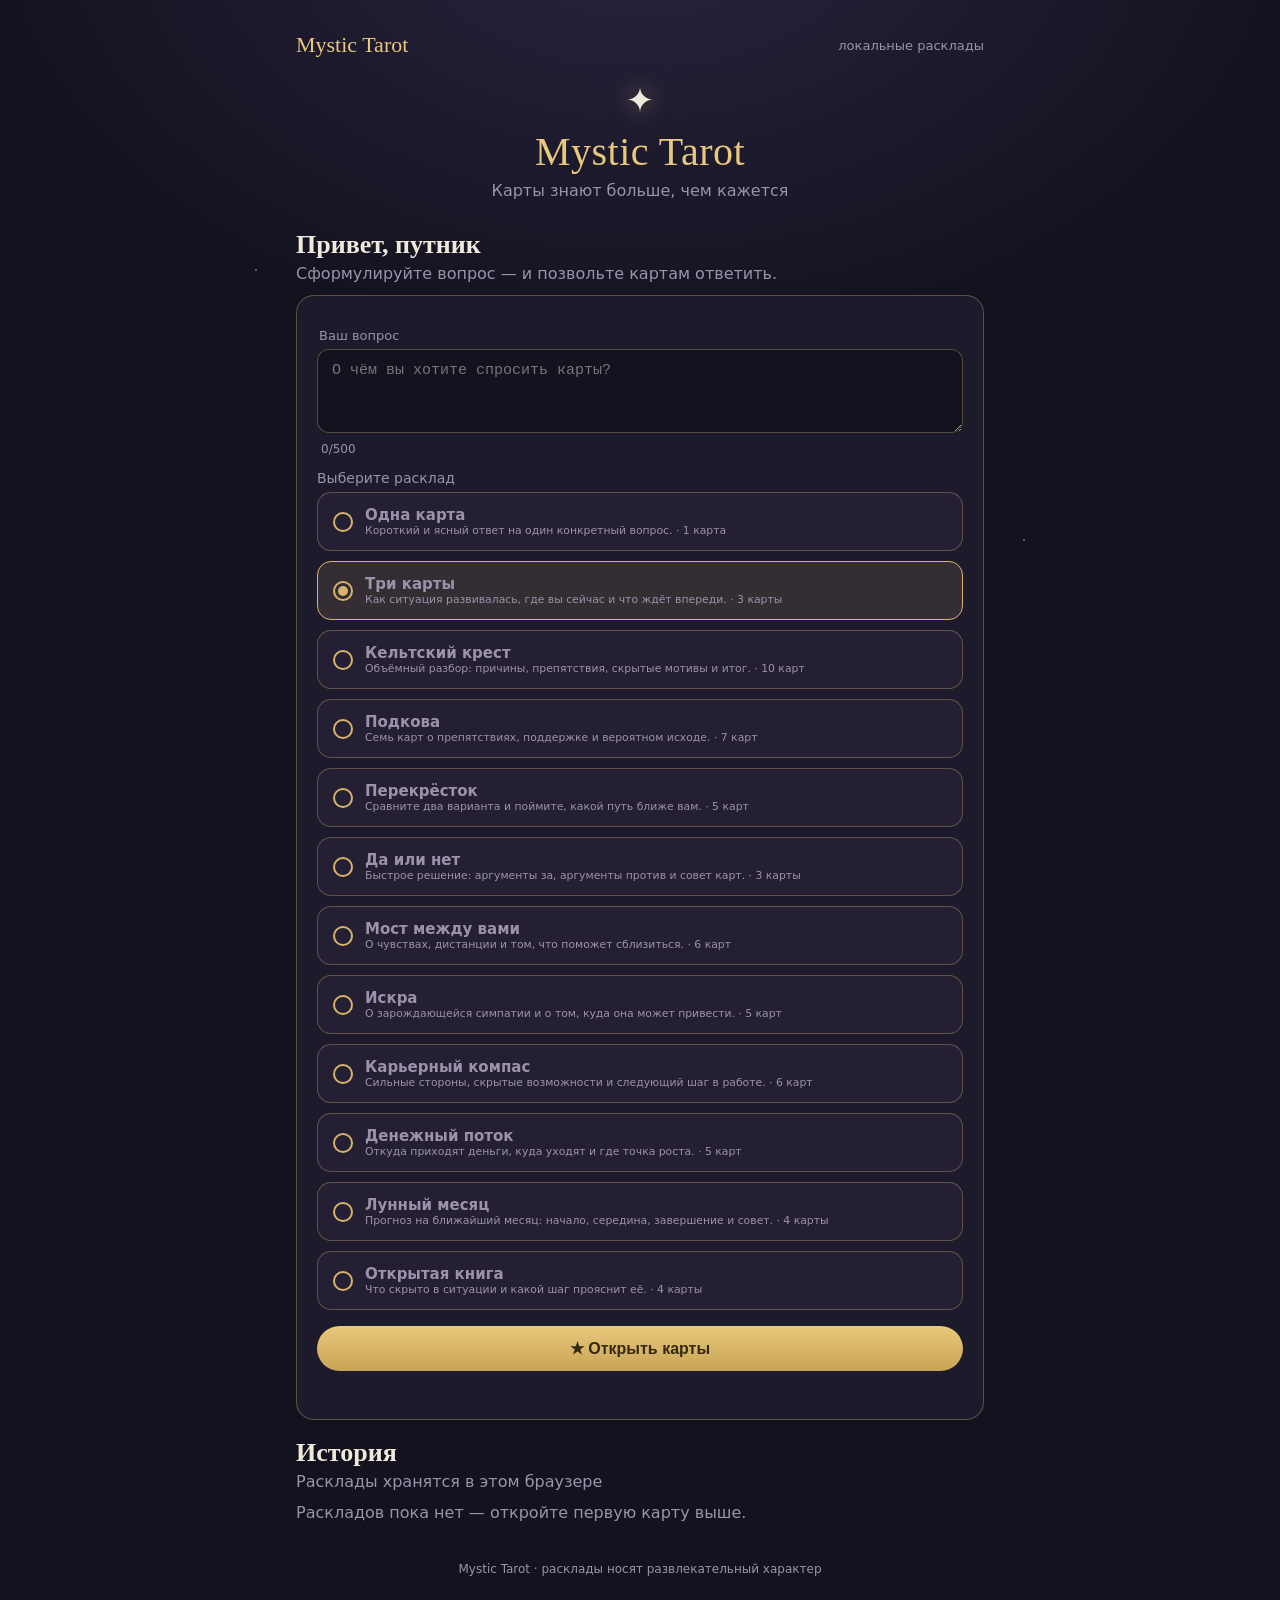
==== docs/index.html @ dd8ba3ad "feat: make app and web version fully offline" ====
<!DOCTYPE html>
<html lang="ru">
<head>
<meta charset="utf-8">
<meta name="viewport" content="width=device-width, initial-scale=1">
<title>Mystic Tarot — карты знают больше</title>
<style>
  :root {
    --bg: #14121f;
    --bg-card: #1d1a2b;
    --bg-card-2: #241f33;
    --border: rgba(216, 180, 106, 0.35);
    --gold: #d8b46a;
    --gold-bright: #e8c87c;
    --text: #efe9dc;
    --text-dim: #9b93ab;
    --danger: #d98a8a;
  }
  * { box-sizing: border-box; margin: 0; padding: 0; }
  body {
    font-family: "Segoe UI", system-ui, -apple-system, sans-serif;
    background: radial-gradient(1200px 800px at 50% -10%, #2a2440 0%, var(--bg) 55%) fixed, var(--bg);
    color: var(--text);
    min-height: 100vh;
  }
  .wrap { max-width: 720px; margin: 0 auto; padding: 24px 16px 56px; }
  .starfield::before {
    content: "";
    position: fixed; inset: 0; pointer-events: none;
    background-image:
      radial-gradient(1.5px 1.5px at 20% 30%, rgba(255,255,255,.35) 50%, transparent 51%),
      radial-gradient(1px 1px at 60% 15%, rgba(255,255,255,.25) 50%, transparent 51%),
      radial-gradient(1.5px 1.5px at 80% 60%, rgba(255,255,255,.3) 50%, transparent 51%),
      radial-gradient(1px 1px at 35% 75%, rgba(255,255,255,.2) 50%, transparent 51%),
      radial-gradient(1px 1px at 90% 25%, rgba(255,255,255,.2) 50%, transparent 51%),
      radial-gradient(1px 1px at 10% 55%, rgba(255,255,255,.25) 50%, transparent 51%);
  }
  header.bar {
    display: flex; justify-content: space-between; align-items: center; margin: 8px 0 4px;
  }
  header.bar .logo-small {
    font-family: Georgia, serif; font-size: 22px; color: var(--gold-bright);
  }
  header.bar .who { color: var(--text-dim); font-size: 13px; }
  .sparkle { text-align: center; font-size: 34px; margin-top: 22px; filter: drop-shadow(0 0 12px rgba(232,200,124,.6)); }
  h1.logo {
    font-family: Georgia, "Times New Roman", serif;
    text-align: center; font-size: 40px; font-weight: 500;
    color: var(--gold-bright); letter-spacing: 0.5px; margin-top: 8px;
  }
  .tagline { text-align: center; color: var(--text-dim); margin: 6px 0 30px; }
  h2 { font-family: Georgia, serif; font-size: 26px; margin: 18px 0 4px; }
  .sub { color: var(--text-dim); margin-bottom: 12px; }
  .panel {
    background: var(--bg-card); border: 1px solid var(--border);
    border-radius: 18px; padding: 20px; margin-bottom: 18px;
  }
  label { display: block; font-size: 13px; color: var(--text-dim); margin: 12px 2px 6px; }
  textarea {
    width: 100%; background: var(--bg); color: var(--text);
    border: 1px solid var(--border); border-radius: 12px;
    padding: 12px 14px; font-size: 15px; outline: none;
    resize: vertical; min-height: 84px;
  }
  textarea:focus { border-color: var(--gold); }
  .hint { font-size: 12px; color: var(--text-dim); margin: 5px 4px; }
  .btn-main {
    width: 100%; margin-top: 16px; padding: 13px; font-size: 16px; font-weight: 600;
    background: linear-gradient(180deg, var(--gold-bright), #c9a355);
    border: none; border-radius: 999px; color: #35290f; cursor: pointer;
    transition: filter .15s;
  }
  .btn-main:hover { filter: brightness(1.07); }
  .btn-main:disabled { filter: grayscale(.5) brightness(.7); cursor: default; }
  .error { color: var(--danger); font-size: 14px; margin-top: 10px; text-align: center; min-height: 18px; }
  .spread { display: flex; flex-direction: column; gap: 10px; margin-top: 6px; }
  .spread label.radio {
    display: flex; gap: 12px; align-items: center; cursor: pointer;
    background: var(--bg-card-2); border: 1px solid var(--border);
    border-radius: 14px; padding: 13px 15px; margin: 0;
    transition: border-color .15s, background .15s;
  }
  .spread label.radio:hover { border-color: var(--gold); }
  .spread label.radio.checked { background: rgba(216,180,106,.12); border-color: var(--gold); }
  .dot {
    width: 20px; height: 20px; border-radius: 50%; flex: none;
    border: 2px solid var(--gold); position: relative;
  }
  .spread label.radio.checked .dot::after {
    content: ""; position: absolute; inset: 3px; border-radius: 50%; background: var(--gold);
  }
  .spread b { font-size: 15px; }
  .spread small { display: block; color: var(--text-dim); font-weight: 400; }
  .cards { display: grid; gap: 12px; margin-top: 10px; }
  .cards.c1 { grid-template-columns: minmax(0, 1fr); }
  .cards.c3 { grid-template-columns: repeat(3, minmax(0, 1fr)); }
  .cards.c10 { grid-template-columns: repeat(auto-fill, minmax(120px, 1fr)); }
  .card {
    background: linear-gradient(180deg, #26202440, #0000), var(--bg-card-2);
    border: 1px solid var(--border); border-radius: 14px; padding: 12px; text-align: center;
  }
  .card .sym { font-size: 30px; filter: drop-shadow(0 0 8px rgba(232,200,124,.5)); }
  .card .nm { font-family: Georgia, serif; margin-top: 6px; font-size: 14px; line-height: 1.25; }
  .card .pos { color: var(--text-dim); font-size: 11.5px; margin-top: 4px; }
  .card .rev { color: var(--danger); font-size: 11.5px; margin-top: 2px; }
  .card .mean { margin-top: 8px; font-size: 12.5px; color: var(--text); text-align: left; line-height: 1.45; }
  .card .kw { margin-top: 6px; font-size: 11px; color: var(--text-dim); }
  .reading-meta { color: var(--text-dim); font-size: 13px; margin: 4px 0 8px; }
  .q { font-family: Georgia, serif; font-size: 15px; color: var(--gold-bright); margin: 8px 0; white-space: pre-wrap; }
  .history-item {
    background: var(--bg-card-2); border: 1px solid var(--border); border-radius: 12px;
    padding: 12px 14px; margin-bottom: 10px; cursor: pointer; transition: border-color .15s;
  }
  .history-item:hover { border-color: var(--gold); }
  .history-item .row { display: flex; justify-content: space-between; gap: 10px; align-items: baseline; }
  .history-item .who2 { font-family: Georgia, serif; font-size: 14px; white-space: nowrap; overflow: hidden; text-overflow: ellipsis; }
  .history-item .when { color: var(--text-dim); font-size: 12px; flex: none; }
  .history-item small { color: var(--text-dim); }
  .badge {
    display: inline-block; border: 1px solid var(--border); color: var(--gold);
    border-radius: 999px; font-size: 12px; padding: 2px 10px; margin-left: 8px; vertical-align: middle;
  }
  footer { text-align: center; color: var(--text-dim); font-size: 12px; margin-top: 40px; }
  @media (max-width: 560px) {
    .cards.c3 { grid-template-columns: repeat(3, minmax(0,1fr)); gap: 8px; }
    h1.logo { font-size: 32px; }
  }
</style>
</head>
<body class="starfield">
<div class="wrap" id="app">

  <header class="bar">
    <span class="logo-small">Mystic Tarot</span>
    <span class="who">локальные расклады</span>
  </header>

  <div class="sparkle">✦</div>
  <h1 class="logo">Mystic Tarot</h1>
  <p class="tagline">Карты знают больше, чем кажется</p>

  <h2>Привет, путник</h2>
  <p class="sub">Сформулируйте вопрос — и позвольте картам ответить.</p>

  <div class="panel">
    <label for="f-question">Ваш вопрос</label>
    <textarea id="f-question" maxlength="500" placeholder="О чём вы хотите спросить карты?"></textarea>
    <div class="hint"><span id="q-count">0</span>/500</div>

    <div style="margin-top:14px;font-size:14px;color:var(--text-dim)">Выберите расклад</div>
    <div class="spread" id="spreads"></div>
    <button id="btn-draw" class="btn-main" type="button">★ Открыть карты</button>
    <div class="error" id="draw-error"></div>
  </div>

  <div id="result-box"></div>

  <h2>История</h2>
  <p class="sub">Расклады хранятся в этом браузере</p>
  <div id="history"></div>

  <footer>Mystic Tarot · расклады носят развлекательный характер</footer>
</div>

<script>
(function () {
  "use strict";
  const SPREADS = [{"id":"single","title":"Одна карта","description":"Короткий и ясный ответ на один конкретный вопрос.","positions":["Ответ"]},{"id":"three","title":"Три карты","description":"Как ситуация развивалась, где вы сейчас и что ждёт впереди.","positions":["Прошлое","Настоящее","Будущее"]},{"id":"celtic","title":"Кельтский крест","description":"Объёмный разбор: причины, препятствия, скрытые мотивы и итог.","positions":["Суть ситуации","Вызов","Прошлое","Будущее","Сознание","Подсознание","Совет","Влияние извне","Надежды и страхи","Итог"]},{"id":"horseshoe","title":"Подкова","description":"Семь карт о препятствиях, поддержке и вероятном исходе.","positions":["Прошлое","Настоящее","Скрытые влияния","Препятствие","Окружение","Совет","Итог"]},{"id":"choice","title":"Перекрёсток","description":"Сравните два варианта и поймите, какой путь ближе вам.","positions":["Суть выбора","Путь А","Путь Б","Что поможет","Итог"]},{"id":"yesno","title":"Да или нет","description":"Быстрое решение: аргументы за, аргументы против и совет карт.","positions":["За","Против","Совет"]},{"id":"bridge","title":"Мост между вами","description":"О чувствах, дистанции и том, что поможет сблизиться.","positions":["Вы","Партнёр","Что между вами","Что мешает","Что сблизит","Перспектива"]},{"id":"spark","title":"Искра","description":"О зарождающейся симпатии и о том, куда она может привести.","positions":["Ваши чувства","Чувства другого","Что притягивает","Что настораживает","Куда ведёт"]},{"id":"career","title":"Карьерный компас","description":"Сильные стороны, скрытые возможности и следующий шаг в работе.","positions":["Текущая ситуация","Сильные стороны","Скрытая возможность","Препятствие","Следующий шаг","Результат"]},{"id":"money","title":"Денежный поток","description":"Откуда приходят деньги, куда уходят и где точка роста.","positions":["Сейчас","Что привлекает доход","Куда утекает","Что изменить","Перспектива"]},{"id":"month","title":"Лунный месяц","description":"Прогноз на ближайший месяц: начало, середина, завершение и совет.","positions":["Начало","Середина","Завершение","Совет"]},{"id":"open","title":"Открытая книга","description":"Что скрыто в ситуации и какой шаг прояснит её.","positions":["Что скрыто","Что важно знать","Что делать","Итог"]}];
  const CARDS = [{"id":1,"slug":"the-fool","name":"The Fool","name_ru":"Шут","arcana":"major","suit":null,"number":0,"symbol":"0","keywords_upright":["начало","спонтанность","свобода"],"keywords_reversed":["безрассудство","страх","наивность"],"meaning_upright":"Чистый лист и прыжок в неизвестность. Вселенная поддерживает смелые начинания, если вы готовы рискнуть.","meaning_reversed":"Страх сделать первый шаг или чрезмерная импульсивность. Сначала стоит оценить риски."},{"id":2,"slug":"the-magician","name":"The Magician","name_ru":"Маг","arcana":"major","suit":null,"number":1,"symbol":"I","keywords_upright":["воля","мастерство","проявление"],"keywords_reversed":["манипуляция","сомнение","блок"],"meaning_upright":"У вас есть всё необходимое, чтобы воплотить замысел. Время действовать осознанно и использовать свои навыки.","meaning_reversed":"Манипуляции, сомнение в себе или распыление сил. Проверьте, не обманываете ли вы сами себя."},{"id":23,"slug":"ace-of-wands","name":"Ace of Wands","name_ru":"Туз Жезлов","arcana":"minor","suit":"wands","number":1,"symbol":"🪄","keywords_upright":["искра","потенциал","энергия","действие"],"keywords_reversed":["блок","задержка","энергия","действие"],"meaning_upright":"Туз — это искра потенциала и начало нового. Стихия Огня добавляет энергии, смелости и желания действовать.","meaning_reversed":"Перевёрнутый Туз — потенциал заблокирован или ещё не нашёл выхода. Тень Огня — импульсивность, выгорание и борьба за внимание."},{"id":37,"slug":"ace-of-cups","name":"Ace of Cups","name_ru":"Туз Кубков","arcana":"minor","suit":"cups","number":1,"symbol":"🏆","keywords_upright":["искра","потенциал","чувства","отношения"],"keywords_reversed":["блок","задержка","чувства","отношения"],"meaning_upright":"Туз — это искра потенциала и начало нового. Стихия Воды говорит о чувствах, отношениях и движении души.","meaning_reversed":"Перевёрнутый Туз — потенциал заблокирован или ещё не нашёл выхода. Тень Воды — эмоциональная зависимость, обиды и иллюзии."},{"id":51,"slug":"ace-of-swords","name":"Ace of Swords","name_ru":"Туз Мечей","arcana":"minor","suit":"swords","number":1,"symbol":"⚔️","keywords_upright":["искра","потенциал","мысли","истина"],"keywords_reversed":["блок","задержка","мысли","истина"],"meaning_upright":"Туз — это искра потенциала и начало нового. Стихия Воздуха проясняет мысли, слова и правду.","meaning_reversed":"Перевёрнутый Туз — потенциал заблокирован или ещё не нашёл выхода. Тень Воздуха — тревожные мысли, конфликты и чрезмерная жёсткость."},{"id":65,"slug":"ace-of-pentacles","name":"Ace of Pentacles","name_ru":"Туз Пентаклей","arcana":"minor","suit":"pentacles","number":1,"symbol":"🪙","keywords_upright":["искра","потенциал","деньги","стабильность"],"keywords_reversed":["блок","задержка","деньги","стабильность"],"meaning_upright":"Туз — это искра потенциала и начало нового. Стихия Земли отвечает за деньги, работу, тело и устойчивость.","meaning_reversed":"Перевёрнутый Туз — потенциал заблокирован или ещё не нашёл выхода. Тень Земли — жадность, застой и страх потерять накопленное."},{"id":3,"slug":"the-high-priestess","name":"The High Priestess","name_ru":"Верховная Жрица","arcana":"major","suit":null,"number":2,"symbol":"II","keywords_upright":["интуиция","тайна","внутренний голос"],"keywords_reversed":["игнорирование интуиции","секреты"],"meaning_upright":"Ответ приходит изнутри. Доверьтесь интуиции и обратите внимание на знаки и сны.","meaning_reversed":"Вы заглушаете внутренний голос и игнорируете важные сигналы. Нужна тишина и честность с собой."},{"id":24,"slug":"two-of-wands","name":"Two of Wands","name_ru":"Двойка Жезлов","arcana":"minor","suit":"wands","number":2,"symbol":"🪄","keywords_upright":["выбор","партнёрство","энергия","действие"],"keywords_reversed":["блок","задержка","энергия","действие"],"meaning_upright":"Двойка говорит о выборе, партнёрстве и поиске баланса. Стихия Огня добавляет энергии, смелости и желания действовать.","meaning_reversed":"Перевёрнутая Двойка — дисбаланс, нерешительность или неравный союз. Тень Огня — импульсивность, выгорание и борьба за внимание."},{"id":38,"slug":"two-of-cups","name":"Two of Cups","name_ru":"Двойка Кубков","arcana":"minor","suit":"cups","number":2,"symbol":"🏆","keywords_upright":["выбор","партнёрство","чувства","отношения"],"keywords_reversed":["блок","задержка","чувства","отношения"],"meaning_upright":"Двойка говорит о выборе, партнёрстве и поиске баланса. Стихия Воды говорит о чувствах, отношениях и движении души.","meaning_reversed":"Перевёрнутая Двойка — дисбаланс, нерешительность или неравный союз. Тень Воды — эмоциональная зависимость, обиды и иллюзии."},{"id":52,"slug":"two-of-swords","name":"Two of Swords","name_ru":"Двойка Мечей","arcana":"minor","suit":"swords","number":2,"symbol":"⚔️","keywords_upright":["выбор","партнёрство","мысли","истина"],"keywords_reversed":["блок","задержка","мысли","истина"],"meaning_upright":"Двойка говорит о выборе, партнёрстве и поиске баланса. Стихия Воздуха проясняет мысли, слова и правду.","meaning_reversed":"Перевёрнутая Двойка — дисбаланс, нерешительность или неравный союз. Тень Воздуха — тревожные мысли, конфликты и чрезмерная жёсткость."},{"id":66,"slug":"two-of-pentacles","name":"Two of Pentacles","name_ru":"Двойка Пентаклей","arcana":"minor","suit":"pentacles","number":2,"symbol":"🪙","keywords_upright":["выбор","партнёрство","деньги","стабильность"],"keywords_reversed":["блок","задержка","деньги","стабильность"],"meaning_upright":"Двойка говорит о выборе, партнёрстве и поиске баланса. Стихия Земли отвечает за деньги, работу, тело и устойчивость.","meaning_reversed":"Перевёрнутая Двойка — дисбаланс, нерешительность или неравный союз. Тень Земли — жадность, застой и страх потерять накопленное."},{"id":4,"slug":"the-empress","name":"The Empress","name_ru":"Императрица","arcana":"major","suit":null,"number":3,"symbol":"III","keywords_upright":["изобилие","забота","рост"],"keywords_reversed":["застой","истощение","зависимость"],"meaning_upright":"Период роста, заботы и изобилия. То, что вы взращиваете, начинает приносить плоды.","meaning_reversed":"Застой или истощение из-за заботы о других в ущерб себе. Верните внимание собственным потребностям."},{"id":25,"slug":"three-of-wands","name":"Three of Wands","name_ru":"Тройка Жезлов","arcana":"minor","suit":"wands","number":3,"symbol":"🪄","keywords_upright":["рост","сотрудничество","энергия","действие"],"keywords_reversed":["блок","задержка","энергия","действие"],"meaning_upright":"Тройка приносит рост, сотрудничество и первые результаты. Стихия Огня добавляет энергии, смелости и желания действовать.","meaning_reversed":"Перевёрнутая Тройка — задержка, разлад в команде или нехватка поддержки. Тень Огня — импульсивность, выгорание и борьба за внимание."},{"id":39,"slug":"three-of-cups","name":"Three of Cups","name_ru":"Тройка Кубков","arcana":"minor","suit":"cups","number":3,"symbol":"🏆","keywords_upright":["рост","сотрудничество","чувства","отношения"],"keywords_reversed":["блок","задержка","чувства","отношения"],"meaning_upright":"Тройка приносит рост, сотрудничество и первые результаты. Стихия Воды говорит о чувствах, отношениях и движении души.","meaning_reversed":"Перевёрнутая Тройка — задержка, разлад в команде или нехватка поддержки. Тень Воды — эмоциональная зависимость, обиды и иллюзии."},{"id":53,"slug":"three-of-swords","name":"Three of Swords","name_ru":"Тройка Мечей","arcana":"minor","suit":"swords","number":3,"symbol":"⚔️","keywords_upright":["рост","сотрудничество","мысли","истина"],"keywords_reversed":["блок","задержка","мысли","истина"],"meaning_upright":"Тройка приносит рост, сотрудничество и первые результаты. Стихия Воздуха проясняет мысли, слова и правду.","meaning_reversed":"Перевёрнутая Тройка — задержка, разлад в команде или нехватка поддержки. Тень Воздуха — тревожные мысли, конфликты и чрезмерная жёсткость."},{"id":67,"slug":"three-of-pentacles","name":"Three of Pentacles","name_ru":"Тройка Пентаклей","arcana":"minor","suit":"pentacles","number":3,"symbol":"🪙","keywords_upright":["рост","сотрудничество","деньги","стабильность"],"keywords_reversed":["блок","задержка","деньги","стабильность"],"meaning_upright":"Тройка приносит рост, сотрудничество и первые результаты. Стихия Земли отвечает за деньги, работу, тело и устойчивость.","meaning_reversed":"Перевёрнутая Тройка — задержка, разлад в команде или нехватка поддержки. Тень Земли — жадность, застой и страх потерять накопленное."},{"id":5,"slug":"the-emperor","name":"The Emperor","name_ru":"Император","arcana":"major","suit":null,"number":4,"symbol":"IV","keywords_upright":["стабильность","структура","власть"],"keywords_reversed":["контроль","жёсткость","упрямство"],"meaning_upright":"Стабильность и порядок. Сейчас помогают дисциплина, границы и ясная структура.","meaning_reversed":"Жёсткость и контроль вредят. Иногда стоит ослабить хватку и прислушаться к другим."},{"id":26,"slug":"four-of-wands","name":"Four of Wands","name_ru":"Четвёрка Жезлов","arcana":"minor","suit":"wands","number":4,"symbol":"🪄","keywords_upright":["стабильность","пауза","энергия","действие"],"keywords_reversed":["блок","задержка","энергия","действие"],"meaning_upright":"Четвёрка говорит о стабильности, отдыхе и сохранении достигнутого. Стихия Огня добавляет энергии, смелости и желания действовать.","meaning_reversed":"Перевёрнутая Четвёрка — застой, скука или сопротивление паузе. Тень Огня — импульсивность, выгорание и борьба за внимание."},{"id":40,"slug":"four-of-cups","name":"Four of Cups","name_ru":"Четвёрка Кубков","arcana":"minor","suit":"cups","number":4,"symbol":"🏆","keywords_upright":["стабильность","пауза","чувства","отношения"],"keywords_reversed":["блок","задержка","чувства","отношения"],"meaning_upright":"Четвёрка говорит о стабильности, отдыхе и сохранении достигнутого. Стихия Воды говорит о чувствах, отношениях и движении души.","meaning_reversed":"Перевёрнутая Четвёрка — застой, скука или сопротивление паузе. Тень Воды — эмоциональная зависимость, обиды и иллюзии."},{"id":54,"slug":"four-of-swords","name":"Four of Swords","name_ru":"Четвёрка Мечей","arcana":"minor","suit":"swords","number":4,"symbol":"⚔️","keywords_upright":["стабильность","пауза","мысли","истина"],"keywords_reversed":["блок","задержка","мысли","истина"],"meaning_upright":"Четвёрка говорит о стабильности, отдыхе и сохранении достигнутого. Стихия Воздуха проясняет мысли, слова и правду.","meaning_reversed":"Перевёрнутая Четвёрка — застой, скука или сопротивление паузе. Тень Воздуха — тревожные мысли, конфликты и чрезмерная жёсткость."},{"id":68,"slug":"four-of-pentacles","name":"Four of Pentacles","name_ru":"Четвёрка Пентаклей","arcana":"minor","suit":"pentacles","number":4,"symbol":"🪙","keywords_upright":["стабильность","пауза","деньги","стабильность"],"keywords_reversed":["блок","задержка","деньги","стабильность"],"meaning_upright":"Четвёрка говорит о стабильности, отдыхе и сохранении достигнутого. Стихия Земли отвечает за деньги, работу, тело и устойчивость.","meaning_reversed":"Перевёрнутая Четвёрка — застой, скука или сопротивление паузе. Тень Земли — жадность, застой и страх потерять накопленное."},{"id":6,"slug":"the-hierophant","name":"The Hierophant","name_ru":"Иерофант","arcana":"major","suit":null,"number":5,"symbol":"V","keywords_upright":["традиции","наставничество","правила"],"keywords_reversed":["догмы","бунт","формализм"],"meaning_upright":"Традиции и наставничество. Опора на проверенные знания и мудрость старших принесёт пользу.","meaning_reversed":"Догмы мешают развитию. Возможно, пришло время пересмотреть правила и найти свой путь."},{"id":27,"slug":"five-of-wands","name":"Five of Wands","name_ru":"Пятёрка Жезлов","arcana":"minor","suit":"wands","number":5,"symbol":"🪄","keywords_upright":["конфликт","перемены","энергия","действие"],"keywords_reversed":["блок","задержка","энергия","действие"],"meaning_upright":"Пятёрка приносит конфликт, потери и необходимость перемен. Стихия Огня добавляет энергии, смелости и желания действовать.","meaning_reversed":"Перевёрнутая Пятёрка — выход из кризиса, примирение или урок, который пора отпустить. Тень Огня — импульсивность, выгорание и борьба за внимание."},{"id":41,"slug":"five-of-cups","name":"Five of Cups","name_ru":"Пятёрка Кубков","arcana":"minor","suit":"cups","number":5,"symbol":"🏆","keywords_upright":["конфликт","перемены","чувства","отношения"],"keywords_reversed":["блок","задержка","чувства","отношения"],"meaning_upright":"Пятёрка приносит конфликт, потери и необходимость перемен. Стихия Воды говорит о чувствах, отношениях и движении души.","meaning_reversed":"Перевёрнутая Пятёрка — выход из кризиса, примирение или урок, который пора отпустить. Тень Воды — эмоциональная зависимость, обиды и иллюзии."},{"id":55,"slug":"five-of-swords","name":"Five of Swords","name_ru":"Пятёрка Мечей","arcana":"minor","suit":"swords","number":5,"symbol":"⚔️","keywords_upright":["конфликт","перемены","мысли","истина"],"keywords_reversed":["блок","задержка","мысли","истина"],"meaning_upright":"Пятёрка приносит конфликт, потери и необходимость перемен. Стихия Воздуха проясняет мысли, слова и правду.","meaning_reversed":"Перевёрнутая Пятёрка — выход из кризиса, примирение или урок, который пора отпустить. Тень Воздуха — тревожные мысли, конфликты и чрезмерная жёсткость."},{"id":69,"slug":"five-of-pentacles","name":"Five of Pentacles","name_ru":"Пятёрка Пентаклей","arcana":"minor","suit":"pentacles","number":5,"symbol":"🪙","keywords_upright":["конфликт","перемены","деньги","стабильность"],"keywords_reversed":["блок","задержка","деньги","стабильность"],"meaning_upright":"Пятёрка приносит конфликт, потери и необходимость перемен. Стихия Земли отвечает за деньги, работу, тело и устойчивость.","meaning_reversed":"Перевёрнутая Пятёрка — выход из кризиса, примирение или урок, который пора отпустить. Тень Земли — жадность, застой и страх потерять накопленное."},{"id":7,"slug":"the-lovers","name":"The Lovers","name_ru":"Влюблённые","arcana":"major","suit":null,"number":6,"symbol":"VI","keywords_upright":["выбор","союз","ценности"],"keywords_reversed":["дисбаланс","сомнения","разлад"],"meaning_upright":"Важный выбор сердцем. Речь о ценностях, союзе и честности с собой.","meaning_reversed":"Дисбаланс в отношениях или сомнения. Не принимайте решение под давлением."},{"id":28,"slug":"six-of-wands","name":"Six of Wands","name_ru":"Шестёрка Жезлов","arcana":"minor","suit":"wands","number":6,"symbol":"🪄","keywords_upright":["гармония","движение","энергия","действие"],"keywords_reversed":["блок","задержка","энергия","действие"],"meaning_upright":"Шестёрка приносит гармонию, помощь и движение вперёд. Стихия Огня добавляет энергии, смелости и желания действовать.","meaning_reversed":"Перевёрнутая Шестёрка — задержка в пути, долги или нежелание принять помощь. Тень Огня — импульсивность, выгорание и борьба за внимание."},{"id":42,"slug":"six-of-cups","name":"Six of Cups","name_ru":"Шестёрка Кубков","arcana":"minor","suit":"cups","number":6,"symbol":"🏆","keywords_upright":["гармония","движение","чувства","отношения"],"keywords_reversed":["блок","задержка","чувства","отношения"],"meaning_upright":"Шестёрка приносит гармонию, помощь и движение вперёд. Стихия Воды говорит о чувствах, отношениях и движении души.","meaning_reversed":"Перевёрнутая Шестёрка — задержка в пути, долги или нежелание принять помощь. Тень Воды — эмоциональная зависимость, обиды и иллюзии."},{"id":56,"slug":"six-of-swords","name":"Six of Swords","name_ru":"Шестёрка Мечей","arcana":"minor","suit":"swords","number":6,"symbol":"⚔️","keywords_upright":["гармония","движение","мысли","истина"],"keywords_reversed":["блок","задержка","мысли","истина"],"meaning_upright":"Шестёрка приносит гармонию, помощь и движение вперёд. Стихия Воздуха проясняет мысли, слова и правду.","meaning_reversed":"Перевёрнутая Шестёрка — задержка в пути, долги или нежелание принять помощь. Тень Воздуха — тревожные мысли, конфликты и чрезмерная жёсткость."},{"id":70,"slug":"six-of-pentacles","name":"Six of Pentacles","name_ru":"Шестёрка Пентаклей","arcana":"minor","suit":"pentacles","number":6,"symbol":"🪙","keywords_upright":["гармония","движение","деньги","стабильность"],"keywords_reversed":["блок","задержка","деньги","стабильность"],"meaning_upright":"Шестёрка приносит гармонию, помощь и движение вперёд. Стихия Земли отвечает за деньги, работу, тело и устойчивость.","meaning_reversed":"Перевёрнутая Шестёрка — задержка в пути, долги или нежелание принять помощь. Тень Земли — жадность, застой и страх потерять накопленное."},{"id":8,"slug":"the-chariot","name":"The Chariot","name_ru":"Колесница","arcana":"major","suit":null,"number":7,"symbol":"VII","keywords_upright":["победа","воля","движение"],"keywords_reversed":["потеря контроля","препятствия"],"meaning_upright":"Победа через волю и концентрацию. Двигайтесь к цели, не сворачивая.","meaning_reversed":"Потеря управления и внутренние конфликты. Сначала восстановите ясность и направление."},{"id":29,"slug":"seven-of-wands","name":"Seven of Wands","name_ru":"Семёрка Жезлов","arcana":"minor","suit":"wands","number":7,"symbol":"🪄","keywords_upright":["испытание","выбор","энергия","действие"],"keywords_reversed":["блок","задержка","энергия","действие"],"meaning_upright":"Семёрка говорит об испытании, стратегии и необходимости выбрать. Стихия Огня добавляет энергии, смелости и желания действовать.","meaning_reversed":"Перевёрнутая Семёрка — самообман, слабая стратегия или страх сделать выбор. Тень Огня — импульсивность, выгорание и борьба за внимание."},{"id":43,"slug":"seven-of-cups","name":"Seven of Cups","name_ru":"Семёрка Кубков","arcana":"minor","suit":"cups","number":7,"symbol":"🏆","keywords_upright":["испытание","выбор","чувства","отношения"],"keywords_reversed":["блок","задержка","чувства","отношения"],"meaning_upright":"Семёрка говорит об испытании, стратегии и необходимости выбрать. Стихия Воды говорит о чувствах, отношениях и движении души.","meaning_reversed":"Перевёрнутая Семёрка — самообман, слабая стратегия или страх сделать выбор. Тень Воды — эмоциональная зависимость, обиды и иллюзии."},{"id":57,"slug":"seven-of-swords","name":"Seven of Swords","name_ru":"Семёрка Мечей","arcana":"minor","suit":"swords","number":7,"symbol":"⚔️","keywords_upright":["испытание","выбор","мысли","истина"],"keywords_reversed":["блок","задержка","мысли","истина"],"meaning_upright":"Семёрка говорит об испытании, стратегии и необходимости выбрать. Стихия Воздуха проясняет мысли, слова и правду.","meaning_reversed":"Перевёрнутая Семёрка — самообман, слабая стратегия или страх сделать выбор. Тень Воздуха — тревожные мысли, конфликты и чрезмерная жёсткость."},{"id":71,"slug":"seven-of-pentacles","name":"Seven of Pentacles","name_ru":"Семёрка Пентаклей","arcana":"minor","suit":"pentacles","number":7,"symbol":"🪙","keywords_upright":["испытание","выбор","деньги","стабильность"],"keywords_reversed":["блок","задержка","деньги","стабильность"],"meaning_upright":"Семёрка говорит об испытании, стратегии и необходимости выбрать. Стихия Земли отвечает за деньги, работу, тело и устойчивость.","meaning_reversed":"Перевёрнутая Семёрка — самообман, слабая стратегия или страх сделать выбор. Тень Земли — жадность, застой и страх потерять накопленное."},{"id":9,"slug":"strength","name":"Strength","name_ru":"Сила","arcana":"major","suit":null,"number":8,"symbol":"VIII","keywords_upright":["мужество","терпение","мягкая сила"],"keywords_reversed":["сомнение","слабость","эмоции"],"meaning_upright":"Мягкая сила и терпение. Настоящая храбрость — действовать спокойно и с любовью.","meaning_reversed":"Сомнения в себе и вспышки эмоций. Ваша сила сейчас в честности и восстановлении ресурса."},{"id":30,"slug":"eight-of-wands","name":"Eight of Wands","name_ru":"Восьмёрка Жезлов","arcana":"minor","suit":"wands","number":8,"symbol":"🪄","keywords_upright":["скорость","мастерство","энергия","действие"],"keywords_reversed":["блок","задержка","энергия","действие"],"meaning_upright":"Восьмёрка ускоряет события и показывает рост мастерства. Стихия Огня добавляет энергии, смелости и желания действовать.","meaning_reversed":"Перевёрнутая Восьмёрка — спешка, повторяющиеся ошибки или потеря темпа. Тень Огня — импульсивность, выгорание и борьба за внимание."},{"id":44,"slug":"eight-of-cups","name":"Eight of Cups","name_ru":"Восьмёрка Кубков","arcana":"minor","suit":"cups","number":8,"symbol":"🏆","keywords_upright":["скорость","мастерство","чувства","отношения"],"keywords_reversed":["блок","задержка","чувства","отношения"],"meaning_upright":"Восьмёрка ускоряет события и показывает рост мастерства. Стихия Воды говорит о чувствах, отношениях и движении души.","meaning_reversed":"Перевёрнутая Восьмёрка — спешка, повторяющиеся ошибки или потеря темпа. Тень Воды — эмоциональная зависимость, обиды и иллюзии."},{"id":58,"slug":"eight-of-swords","name":"Eight of Swords","name_ru":"Восьмёрка Мечей","arcana":"minor","suit":"swords","number":8,"symbol":"⚔️","keywords_upright":["скорость","мастерство","мысли","истина"],"keywords_reversed":["блок","задержка","мысли","истина"],"meaning_upright":"Восьмёрка ускоряет события и показывает рост мастерства. Стихия Воздуха проясняет мысли, слова и правду.","meaning_reversed":"Перевёрнутая Восьмёрка — спешка, повторяющиеся ошибки или потеря темпа. Тень Воздуха — тревожные мысли, конфликты и чрезмерная жёсткость."},{"id":72,"slug":"eight-of-pentacles","name":"Eight of Pentacles","name_ru":"Восьмёрка Пентаклей","arcana":"minor","suit":"pentacles","number":8,"symbol":"🪙","keywords_upright":["скорость","мастерство","деньги","стабильность"],"keywords_reversed":["блок","задержка","деньги","стабильность"],"meaning_upright":"Восьмёрка ускоряет события и показывает рост мастерства. Стихия Земли отвечает за деньги, работу, тело и устойчивость.","meaning_reversed":"Перевёрнутая Восьмёрка — спешка, повторяющиеся ошибки или потеря темпа. Тень Земли — жадность, застой и страх потерять накопленное."},{"id":10,"slug":"the-hermit","name":"The Hermit","name_ru":"Отшельник","arcana":"major","suit":null,"number":9,"symbol":"IX","keywords_upright":["уединение","поиск истины","мудрость"],"keywords_reversed":["изоляция","одиночество","бегство"],"meaning_upright":"Время уединения и поиска истины. Ответы найдутся вдали от суеты.","meaning_reversed":"Изоляция и одиночество. Уединение полезно, но не должно становиться бегством."},{"id":31,"slug":"nine-of-wands","name":"Nine of Wands","name_ru":"Девятка Жезлов","arcana":"minor","suit":"wands","number":9,"symbol":"🪄","keywords_upright":["завершение цикла","изобилие","энергия","действие"],"keywords_reversed":["блок","задержка","энергия","действие"],"meaning_upright":"Девятка говорит о почти завершённом цикле и заслуженном изобилии. Стихия Огня добавляет энергии, смелости и желания действовать.","meaning_reversed":"Перевёрнутая Девятка — тревога, недовольство результатом или страх финала. Тень Огня — импульсивность, выгорание и борьба за внимание."},{"id":45,"slug":"nine-of-cups","name":"Nine of Cups","name_ru":"Девятка Кубков","arcana":"minor","suit":"cups","number":9,"symbol":"🏆","keywords_upright":["завершение цикла","изобилие","чувства","отношения"],"keywords_reversed":["блок","задержка","чувства","отношения"],"meaning_upright":"Девятка говорит о почти завершённом цикле и заслуженном изобилии. Стихия Воды говорит о чувствах, отношениях и движении души.","meaning_reversed":"Перевёрнутая Девятка — тревога, недовольство результатом или страх финала. Тень Воды — эмоциональная зависимость, обиды и иллюзии."},{"id":59,"slug":"nine-of-swords","name":"Nine of Swords","name_ru":"Девятка Мечей","arcana":"minor","suit":"swords","number":9,"symbol":"⚔️","keywords_upright":["завершение цикла","изобилие","мысли","истина"],"keywords_reversed":["блок","задержка","мысли","истина"],"meaning_upright":"Девятка говорит о почти завершённом цикле и заслуженном изобилии. Стихия Воздуха проясняет мысли, слова и правду.","meaning_reversed":"Перевёрнутая Девятка — тревога, недовольство результатом или страх финала. Тень Воздуха — тревожные мысли, конфликты и чрезмерная жёсткость."},{"id":73,"slug":"nine-of-pentacles","name":"Nine of Pentacles","name_ru":"Девятка Пентаклей","arcana":"minor","suit":"pentacles","number":9,"symbol":"🪙","keywords_upright":["завершение цикла","изобилие","деньги","стабильность"],"keywords_reversed":["блок","задержка","деньги","стабильность"],"meaning_upright":"Девятка говорит о почти завершённом цикле и заслуженном изобилии. Стихия Земли отвечает за деньги, работу, тело и устойчивость.","meaning_reversed":"Перевёрнутая Девятка — тревога, недовольство результатом или страх финала. Тень Земли — жадность, застой и страх потерять накопленное."},{"id":11,"slug":"wheel-of-fortune","name":"Wheel of Fortune","name_ru":"Колесо Фортуны","arcana":"major","suit":null,"number":10,"symbol":"X","keywords_upright":["циклы","судьба","перемены"],"keywords_reversed":["сопротивление","задержка","застой"],"meaning_upright":"Судьбоносный поворот и смена цикла. Примите перемены — колесо уже вращается.","meaning_reversed":"Сопротивление неизбежному тормозит движение. Отпустите то, что уже уходит."},{"id":32,"slug":"ten-of-wands","name":"Ten of Wands","name_ru":"Десятка Жезлов","arcana":"minor","suit":"wands","number":10,"symbol":"🪄","keywords_upright":["итог","полнота","энергия","действие"],"keywords_reversed":["блок","задержка","энергия","действие"],"meaning_upright":"Десятка подводит итог и показывает полноту цикла. Стихия Огня добавляет энергии, смелости и желания действовать.","meaning_reversed":"Перевёрнутая Десятка — перегрузка, незавершённость или тяжёлое наследие. Тень Огня — импульсивность, выгорание и борьба за внимание."},{"id":46,"slug":"ten-of-cups","name":"Ten of Cups","name_ru":"Десятка Кубков","arcana":"minor","suit":"cups","number":10,"symbol":"🏆","keywords_upright":["итог","полнота","чувства","отношения"],"keywords_reversed":["блок","задержка","чувства","отношения"],"meaning_upright":"Десятка подводит итог и показывает полноту цикла. Стихия Воды говорит о чувствах, отношениях и движении души.","meaning_reversed":"Перевёрнутая Десятка — перегрузка, незавершённость или тяжёлое наследие. Тень Воды — эмоциональная зависимость, обиды и иллюзии."},{"id":60,"slug":"ten-of-swords","name":"Ten of Swords","name_ru":"Десятка Мечей","arcana":"minor","suit":"swords","number":10,"symbol":"⚔️","keywords_upright":["итог","полнота","мысли","истина"],"keywords_reversed":["блок","задержка","мысли","истина"],"meaning_upright":"Десятка подводит итог и показывает полноту цикла. Стихия Воздуха проясняет мысли, слова и правду.","meaning_reversed":"Перевёрнутая Десятка — перегрузка, незавершённость или тяжёлое наследие. Тень Воздуха — тревожные мысли, конфликты и чрезмерная жёсткость."},{"id":74,"slug":"ten-of-pentacles","name":"Ten of Pentacles","name_ru":"Десятка Пентаклей","arcana":"minor","suit":"pentacles","number":10,"symbol":"🪙","keywords_upright":["итог","полнота","деньги","стабильность"],"keywords_reversed":["блок","задержка","деньги","стабильность"],"meaning_upright":"Десятка подводит итог и показывает полноту цикла. Стихия Земли отвечает за деньги, работу, тело и устойчивость.","meaning_reversed":"Перевёрнутая Десятка — перегрузка, незавершённость или тяжёлое наследие. Тень Земли — жадность, застой и страх потерять накопленное."},{"id":12,"slug":"justice","name":"Justice","name_ru":"Справедливость","arcana":"major","suit":null,"number":11,"symbol":"XI","keywords_upright":["истина","баланс","последствия"],"keywords_reversed":["несправедливость","обман","перекос"],"meaning_upright":"Истина и справедливость. Всё тайное становится явным, решения имеют последствия.","meaning_reversed":"Обман или несправедливость. Проверьте факты и не позволяйте собой манипулировать."},{"id":33,"slug":"page-of-wands","name":"Page of Wands","name_ru":"Паж Жезлов","arcana":"minor","suit":"wands","number":11,"symbol":"🪄","keywords_upright":["весть","любопытство","энергия","действие"],"keywords_reversed":["блок","задержка","энергия","действие"],"meaning_upright":"Паж приносит весть, любопытство и свежий взгляд. Стихия Огня добавляет энергии, смелости и желания действовать.","meaning_reversed":"Перевёрнутый Паж — сплетни, незрелость или отвлекающие новости. Тень Огня — импульсивность, выгорание и борьба за внимание."},{"id":47,"slug":"page-of-cups","name":"Page of Cups","name_ru":"Паж Кубков","arcana":"minor","suit":"cups","number":11,"symbol":"🏆","keywords_upright":["весть","любопытство","чувства","отношения"],"keywords_reversed":["блок","задержка","чувства","отношения"],"meaning_upright":"Паж приносит весть, любопытство и свежий взгляд. Стихия Воды говорит о чувствах, отношениях и движении души.","meaning_reversed":"Перевёрнутый Паж — сплетни, незрелость или отвлекающие новости. Тень Воды — эмоциональная зависимость, обиды и иллюзии."},{"id":61,"slug":"page-of-swords","name":"Page of Swords","name_ru":"Паж Мечей","arcana":"minor","suit":"swords","number":11,"symbol":"⚔️","keywords_upright":["весть","любопытство","мысли","истина"],"keywords_reversed":["блок","задержка","мысли","истина"],"meaning_upright":"Паж приносит весть, любопытство и свежий взгляд. Стихия Воздуха проясняет мысли, слова и правду.","meaning_reversed":"Перевёрнутый Паж — сплетни, незрелость или отвлекающие новости. Тень Воздуха — тревожные мысли, конфликты и чрезмерная жёсткость."},{"id":75,"slug":"page-of-pentacles","name":"Page of Pentacles","name_ru":"Паж Пентаклей","arcana":"minor","suit":"pentacles","number":11,"symbol":"🪙","keywords_upright":["весть","любопытство","деньги","стабильность"],"keywords_reversed":["блок","задержка","деньги","стабильность"],"meaning_upright":"Паж приносит весть, любопытство и свежий взгляд. Стихия Земли отвечает за деньги, работу, тело и устойчивость.","meaning_reversed":"Перевёрнутый Паж — сплетни, незрелость или отвлекающие новости. Тень Земли — жадность, застой и страх потерять накопленное."},{"id":13,"slug":"the-hanged-man","name":"The Hanged Man","name_ru":"Повешенный","arcana":"major","suit":null,"number":12,"symbol":"XII","keywords_upright":["пауза","отпускание","новый взгляд"],"keywords_reversed":["застревание","жертва","страх"],"meaning_upright":"Пауза и смена взгляда. Отпустите контроль и посмотрите на ситуацию иначе.","meaning_reversed":"Вы застряли в роли жертвы или откладываете решение. Пора выйти из подвешенного состояния."},{"id":34,"slug":"knight-of-wands","name":"Knight of Wands","name_ru":"Рыцарь Жезлов","arcana":"minor","suit":"wands","number":12,"symbol":"🪄","keywords_upright":["действие","стремление","энергия","действие"],"keywords_reversed":["блок","задержка","энергия","действие"],"meaning_upright":"Рыцарь зовёт к действию, движению и смелому стремлению к цели. Стихия Огня добавляет энергии, смелости и желания действовать.","meaning_reversed":"Перевёрнутый Рыцарь — безрассудство, спешка или отсутствие направления. Тень Огня — импульсивность, выгорание и борьба за внимание."},{"id":48,"slug":"knight-of-cups","name":"Knight of Cups","name_ru":"Рыцарь Кубков","arcana":"minor","suit":"cups","number":12,"symbol":"🏆","keywords_upright":["действие","стремление","чувства","отношения"],"keywords_reversed":["блок","задержка","чувства","отношения"],"meaning_upright":"Рыцарь зовёт к действию, движению и смелому стремлению к цели. Стихия Воды говорит о чувствах, отношениях и движении души.","meaning_reversed":"Перевёрнутый Рыцарь — безрассудство, спешка или отсутствие направления. Тень Воды — эмоциональная зависимость, обиды и иллюзии."},{"id":62,"slug":"knight-of-swords","name":"Knight of Swords","name_ru":"Рыцарь Мечей","arcana":"minor","suit":"swords","number":12,"symbol":"⚔️","keywords_upright":["действие","стремление","мысли","истина"],"keywords_reversed":["блок","задержка","мысли","истина"],"meaning_upright":"Рыцарь зовёт к действию, движению и смелому стремлению к цели. Стихия Воздуха проясняет мысли, слова и правду.","meaning_reversed":"Перевёрнутый Рыцарь — безрассудство, спешка или отсутствие направления. Тень Воздуха — тревожные мысли, конфликты и чрезмерная жёсткость."},{"id":76,"slug":"knight-of-pentacles","name":"Knight of Pentacles","name_ru":"Рыцарь Пентаклей","arcana":"minor","suit":"pentacles","number":12,"symbol":"🪙","keywords_upright":["действие","стремление","деньги","стабильность"],"keywords_reversed":["блок","задержка","деньги","стабильность"],"meaning_upright":"Рыцарь зовёт к действию, движению и смелому стремлению к цели. Стихия Земли отвечает за деньги, работу, тело и устойчивость.","meaning_reversed":"Перевёрнутый Рыцарь — безрассудство, спешка или отсутствие направления. Тень Земли — жадность, застой и страх потерять накопленное."},{"id":14,"slug":"death","name":"Death","name_ru":"Смерть","arcana":"major","suit":null,"number":13,"symbol":"XIII","keywords_upright":["завершение","трансформация","обновление"],"keywords_reversed":["страх перемен","застой","цепляние"],"meaning_upright":"Завершение одного этапа и трансформация. Освободите место для нового.","meaning_reversed":"Страх перемен и цепляние за прошлое. То, что должно уйти, всё равно уйдёт."},{"id":35,"slug":"queen-of-wands","name":"Queen of Wands","name_ru":"Королева Жезлов","arcana":"minor","suit":"wands","number":13,"symbol":"🪄","keywords_upright":["зрелость","забота","энергия","действие"],"keywords_reversed":["блок","задержка","энергия","действие"],"meaning_upright":"Королева показывает зрелость, заботу и уверенное владение темой. Стихия Огня добавляет энергии, смелости и желания действовать.","meaning_reversed":"Перевёрнутая Королева — ревность, выгорание или чрезмерная опека. Тень Огня — импульсивность, выгорание и борьба за внимание."},{"id":49,"slug":"queen-of-cups","name":"Queen of Cups","name_ru":"Королева Кубков","arcana":"minor","suit":"cups","number":13,"symbol":"🏆","keywords_upright":["зрелость","забота","чувства","отношения"],"keywords_reversed":["блок","задержка","чувства","отношения"],"meaning_upright":"Королева показывает зрелость, заботу и уверенное владение темой. Стихия Воды говорит о чувствах, отношениях и движении души.","meaning_reversed":"Перевёрнутая Королева — ревность, выгорание или чрезмерная опека. Тень Воды — эмоциональная зависимость, обиды и иллюзии."},{"id":63,"slug":"queen-of-swords","name":"Queen of Swords","name_ru":"Королева Мечей","arcana":"minor","suit":"swords","number":13,"symbol":"⚔️","keywords_upright":["зрелость","забота","мысли","истина"],"keywords_reversed":["блок","задержка","мысли","истина"],"meaning_upright":"Королева показывает зрелость, заботу и уверенное владение темой. Стихия Воздуха проясняет мысли, слова и правду.","meaning_reversed":"Перевёрнутая Королева — ревность, выгорание или чрезмерная опека. Тень Воздуха — тревожные мысли, конфликты и чрезмерная жёсткость."},{"id":77,"slug":"queen-of-pentacles","name":"Queen of Pentacles","name_ru":"Королева Пентаклей","arcana":"minor","suit":"pentacles","number":13,"symbol":"🪙","keywords_upright":["зрелость","забота","деньги","стабильность"],"keywords_reversed":["блок","задержка","деньги","стабильность"],"meaning_upright":"Королева показывает зрелость, заботу и уверенное владение темой. Стихия Земли отвечает за деньги, работу, тело и устойчивость.","meaning_reversed":"Перевёрнутая Королева — ревность, выгорание или чрезмерная опека. Тень Земли — жадность, застой и страх потерять накопленное."},{"id":15,"slug":"temperance","name":"Temperance","name_ru":"Умеренность","arcana":"major","suit":null,"number":14,"symbol":"XIV","keywords_upright":["гармония","баланс","исцеление"],"keywords_reversed":["дисбаланс","крайности","нетерпение"],"meaning_upright":"Гармония и исцеление. Найдите баланс между крайностями и действуйте размеренно.","meaning_reversed":"Перекосы и нетерпение. Верните равновесие, прежде чем двигаться дальше."},{"id":36,"slug":"king-of-wands","name":"King of Wands","name_ru":"Король Жезлов","arcana":"minor","suit":"wands","number":14,"symbol":"🪄","keywords_upright":["власть","опыт","энергия","действие"],"keywords_reversed":["блок","задержка","энергия","действие"],"meaning_upright":"Король говорит о власти, опыте и ответственном лидерстве. Стихия Огня добавляет энергии, смелости и желания действовать.","meaning_reversed":"Перевёрнутый Король — тирания, упрямство или злоупотребление влиянием. Тень Огня — импульсивность, выгорание и борьба за внимание."},{"id":50,"slug":"king-of-cups","name":"King of Cups","name_ru":"Король Кубков","arcana":"minor","suit":"cups","number":14,"symbol":"🏆","keywords_upright":["власть","опыт","чувства","отношения"],"keywords_reversed":["блок","задержка","чувства","отношения"],"meaning_upright":"Король говорит о власти, опыте и ответственном лидерстве. Стихия Воды говорит о чувствах, отношениях и движении души.","meaning_reversed":"Перевёрнутый Король — тирания, упрямство или злоупотребление влиянием. Тень Воды — эмоциональная зависимость, обиды и иллюзии."},{"id":64,"slug":"king-of-swords","name":"King of Swords","name_ru":"Король Мечей","arcana":"minor","suit":"swords","number":14,"symbol":"⚔️","keywords_upright":["власть","опыт","мысли","истина"],"keywords_reversed":["блок","задержка","мысли","истина"],"meaning_upright":"Король говорит о власти, опыте и ответственном лидерстве. Стихия Воздуха проясняет мысли, слова и правду.","meaning_reversed":"Перевёрнутый Король — тирания, упрямство или злоупотребление влиянием. Тень Воздуха — тревожные мысли, конфликты и чрезмерная жёсткость."},{"id":78,"slug":"king-of-pentacles","name":"King of Pentacles","name_ru":"Король Пентаклей","arcana":"minor","suit":"pentacles","number":14,"symbol":"🪙","keywords_upright":["власть","опыт","деньги","стабильность"],"keywords_reversed":["блок","задержка","деньги","стабильность"],"meaning_upright":"Король говорит о власти, опыте и ответственном лидерстве. Стихия Земли отвечает за деньги, работу, тело и устойчивость.","meaning_reversed":"Перевёрнутый Король — тирания, упрямство или злоупотребление влиянием. Тень Земли — жадность, застой и страх потерять накопленное."},{"id":16,"slug":"the-devil","name":"The Devil","name_ru":"Дьявол","arcana":"major","suit":null,"number":15,"symbol":"XV","keywords_upright":["искушение","желание","тень"],"keywords_reversed":["освобождение","прозрение","разрыв"],"meaning_upright":"Искушение и теневые желания. Осознайте, что держит вас в зависимости.","meaning_reversed":"Освобождение от иллюзий и вредных привычек. У вас есть сила разорвать цепь."},{"id":17,"slug":"the-tower","name":"The Tower","name_ru":"Башня","arcana":"major","suit":null,"number":16,"symbol":"XVI","keywords_upright":["потрясение","разрушение","прорыв"],"keywords_reversed":["отложенный кризис","страх","напряжение"],"meaning_upright":"Внезапные перемены разрушают старое. После потрясения освобождается место для правды.","meaning_reversed":"Кризис откладывается, но напряжение растёт. Разберитесь с проблемой до того, как она взорвётся."},{"id":18,"slug":"the-star","name":"The Star","name_ru":"Звезда","arcana":"major","suit":null,"number":17,"symbol":"XVII","keywords_upright":["надежда","вдохновение","исцеление"],"keywords_reversed":["уныние","потеря веры","разочарование"],"meaning_upright":"Надежда и вдохновение. После трудного периода приходит исцеление и вера в будущее.","meaning_reversed":"Уныние и потеря веры. Свет вернётся, если позаботиться о себе и позволить себе мечтать."},{"id":19,"slug":"the-moon","name":"The Moon","name_ru":"Луна","arcana":"major","suit":null,"number":18,"symbol":"XVIII","keywords_upright":["иллюзии","страхи","подсознание"],"keywords_reversed":["прояснение","выход из тумана","правда"],"meaning_upright":"Иллюзии и страхи выходят на поверхность. Доверяйте чувствам, но проверяйте реальность.","meaning_reversed":"Туман рассеивается. Скрытое становится понятным, страхи теряют власть."},{"id":20,"slug":"the-sun","name":"The Sun","name_ru":"Солнце","arcana":"major","suit":null,"number":19,"symbol":"XIX","keywords_upright":["радость","успех","ясность"],"keywords_reversed":["временные тучи","ложный оптимизм"],"meaning_upright":"Радость, успех и ясность. Жизнь поддерживает вас, делитесь своим светом.","meaning_reversed":"Временные трудности омрачают радость. Не путайте паузу с поражением."},{"id":21,"slug":"judgement","name":"Judgement","name_ru":"Суд","arcana":"major","suit":null,"number":20,"symbol":"XX","keywords_upright":["пробуждение","призвание","итоги"],"keywords_reversed":["самокритика","откладывание","сомнение"],"meaning_upright":"Пробуждение и призвание. Время подвести итоги и ответить на зов души.","meaning_reversed":"Самокритика и откладывание важного решения. Простите себя и двигайтесь дальше."},{"id":22,"slug":"the-world","name":"The World","name_ru":"Мир","arcana":"major","suit":null,"number":21,"symbol":"XXI","keywords_upright":["завершение","целостность","успех"],"keywords_reversed":["незавершённость","страх финала"],"meaning_upright":"Завершение большого цикла и целостность. Вы достигли важной вершины.","meaning_reversed":"Что-то осталось незавершённым. Закройте гештальты, прежде чем начинать новое."}];
  const STORAGE_KEY = "mystic_tarot_readings";
  const MAX_HISTORY = 100;
  const $ = (id) => document.getElementById(id);
  const spreadById = {};
  SPREADS.forEach((s) => { spreadById[s.id] = s; });
  let chosenSpread = "three";

  function escapeHtml(s) {
    return String(s == null ? "" : s).replace(/[&<>"']/g, (c) => ({ "&": "&amp;", "<": "&lt;", ">": "&gt;", '"': "&quot;", "'": "&#39;" }[c]));
  }

  function cardsLabel(count) {
    const mod10 = count % 10;
    const mod100 = count % 100;
    let word = "карт";
    if (mod10 === 1 && mod100 !== 11) word = "карта";
    else if (mod10 >= 2 && mod10 <= 4 && (mod100 < 12 || mod100 > 14)) word = "карты";
    return count + " " + word;
  }

  function renderSpreads() {
    $("spreads").innerHTML = SPREADS.map((s) =>
      '<label class="radio" data-v="' + escapeHtml(s.id) + '">' +
        '<span class="dot"></span>' +
        '<span><b>' + escapeHtml(s.title) + '</b>' +
        '<small>' + escapeHtml(s.description) + ' · ' + cardsLabel(s.positions.length) + '</small></span>' +
      '</label>').join("");
    document.querySelectorAll("#spreads .radio").forEach((el) => {
      el.classList.toggle("checked", el.dataset.v === chosenSpread);
      el.onclick = () => { chosenSpread = el.dataset.v; renderSpreads(); };
    });
  }

  function cardHtml(rc, compact) {
    const c = rc.card;
    const mean = rc.reversed ? c.meaning_reversed : c.meaning_upright;
    const kw = (rc.reversed ? c.keywords_reversed : c.keywords_upright).join(", ");
    return '<div class="card">' +
      '<div class="sym">' + escapeHtml(c.symbol) + '</div>' +
      '<div class="nm">' + escapeHtml(c.name_ru) + '</div>' +
      '<div class="pos">' + escapeHtml(rc.position_name) + '</div>' +
      (rc.reversed ? '<div class="rev">перевёрнута</div>' : "") +
      (compact ? "" :
        '<div class="mean">' + escapeHtml(mean) + '</div>' +
        '<div class="kw">' + escapeHtml(kw) + '</div>') +
      '</div>';
  }

  function showReading(r, scroll) {
    const spread = spreadById[r.spread];
    const cols = r.cards.length === 1 ? "c1" : r.cards.length === 3 ? "c3" : "c10";
    const compact = r.cards.length >= 6;
    const title = spread ? spread.title : (r.spread_label || r.spread);
    $("result-box").innerHTML =
      '<div class="panel">' +
        '<h2 style="margin-top:0">Расклад<span class="badge">' + escapeHtml(title) + '</span></h2>' +
        '<div class="reading-meta">' + new Date(r.created_at).toLocaleString("ru-RU", { day: "2-digit", month: "long", year: "numeric", hour: "2-digit", minute: "2-digit" }) + '</div>' +
        (r.question ? '<div class="q">«' + escapeHtml(r.question) + '»</div>' : "") +
        '<div class="cards ' + cols + '">' + r.cards.map((rc) => cardHtml(rc, compact)).join("") + '</div>' +
      '</div>';
    if (scroll) $("result-box").scrollIntoView({ behavior: "smooth", block: "start" });
  }

  function readHistory() {
    try {
      const raw = localStorage.getItem(STORAGE_KEY);
      if (!raw) return [];
      const items = JSON.parse(raw);
      return Array.isArray(items) ? items : [];
    } catch (e) {
      return [];
    }
  }

  function writeHistory(items) {
    try { localStorage.setItem(STORAGE_KEY, JSON.stringify(items.slice(0, MAX_HISTORY))); } catch (e) {}
  }

  function loadHistory() {
    const box = $("history");
    const items = readHistory();
    if (!items.length) {
      box.innerHTML = '<p class="sub">Раскладов пока нет — откройте первую карту выше.</p>';
      return;
    }
    box.innerHTML = items.slice(0, 20).map((r) =>
      '<div class="history-item" data-id="' + escapeHtml(r.id) + '">' +
        '<div class="row"><span class="who2">' + escapeHtml(r.question || "Без вопроса") + '</span>' +
        '<span class="when">' + new Date(r.created_at).toLocaleString("ru-RU", { day: "2-digit", month: "2-digit", hour: "2-digit", minute: "2-digit" }) + '</span></div>' +
        '<small>' + escapeHtml(spreadById[r.spread] ? spreadById[r.spread].title : (r.spread_label || r.spread)) + ' · ' + cardsLabel(r.cards.length) + '</small>' +
      '</div>').join("");
    box.querySelectorAll(".history-item").forEach((el) => {
      el.onclick = () => {
        const found = readHistory().find((r) => r.id === el.dataset.id);
        if (found) showReading(found, true);
      };
    });
  }

  function newId() {
    if (window.crypto && crypto.randomUUID) return crypto.randomUUID();
    return "r-" + Date.now().toString(36) + "-" + Math.random().toString(36).slice(2, 10);
  }

  function drawReading() {
    const q = $("f-question").value.trim();
    const err = $("draw-error");
    err.textContent = "";
    if (q.length < 3) { err.textContent = "Опишите вопрос (минимум 3 символа)."; return; }

    const spread = spreadById[chosenSpread] || SPREADS[0];
    if (!CARDS.length || CARDS.length < spread.positions.length) {
      err.textContent = "Не удалось загрузить колоду карт.";
      return;
    }

    const deck = CARDS.slice();
    for (let i = deck.length - 1; i > 0; i -= 1) {
      const j = Math.floor(Math.random() * (i + 1));
      const tmp = deck[i]; deck[i] = deck[j]; deck[j] = tmp;
    }

    const reading = {
      id: newId(),
      question: q,
      spread: spread.id,
      spread_label: spread.title,
      created_at: new Date().toISOString(),
      cards: deck.slice(0, spread.positions.length).map((card, index) => ({
        position: index + 1,
        position_name: spread.positions[index],
        reversed: Math.random() < 0.3,
        card: card,
      })),
    };

    const history = readHistory();
    history.unshift(reading);
    writeHistory(history);

    showReading(reading, true);
    $("f-question").value = "";
    $("q-count").textContent = "0";
    loadHistory();
  }

  $("f-question").addEventListener("input", () => {
    $("q-count").textContent = String($("f-question").value.length);
  });
  $("btn-draw").onclick = drawReading;

  renderSpreads();
  loadHistory();
})();
</script>
</body>
</html>
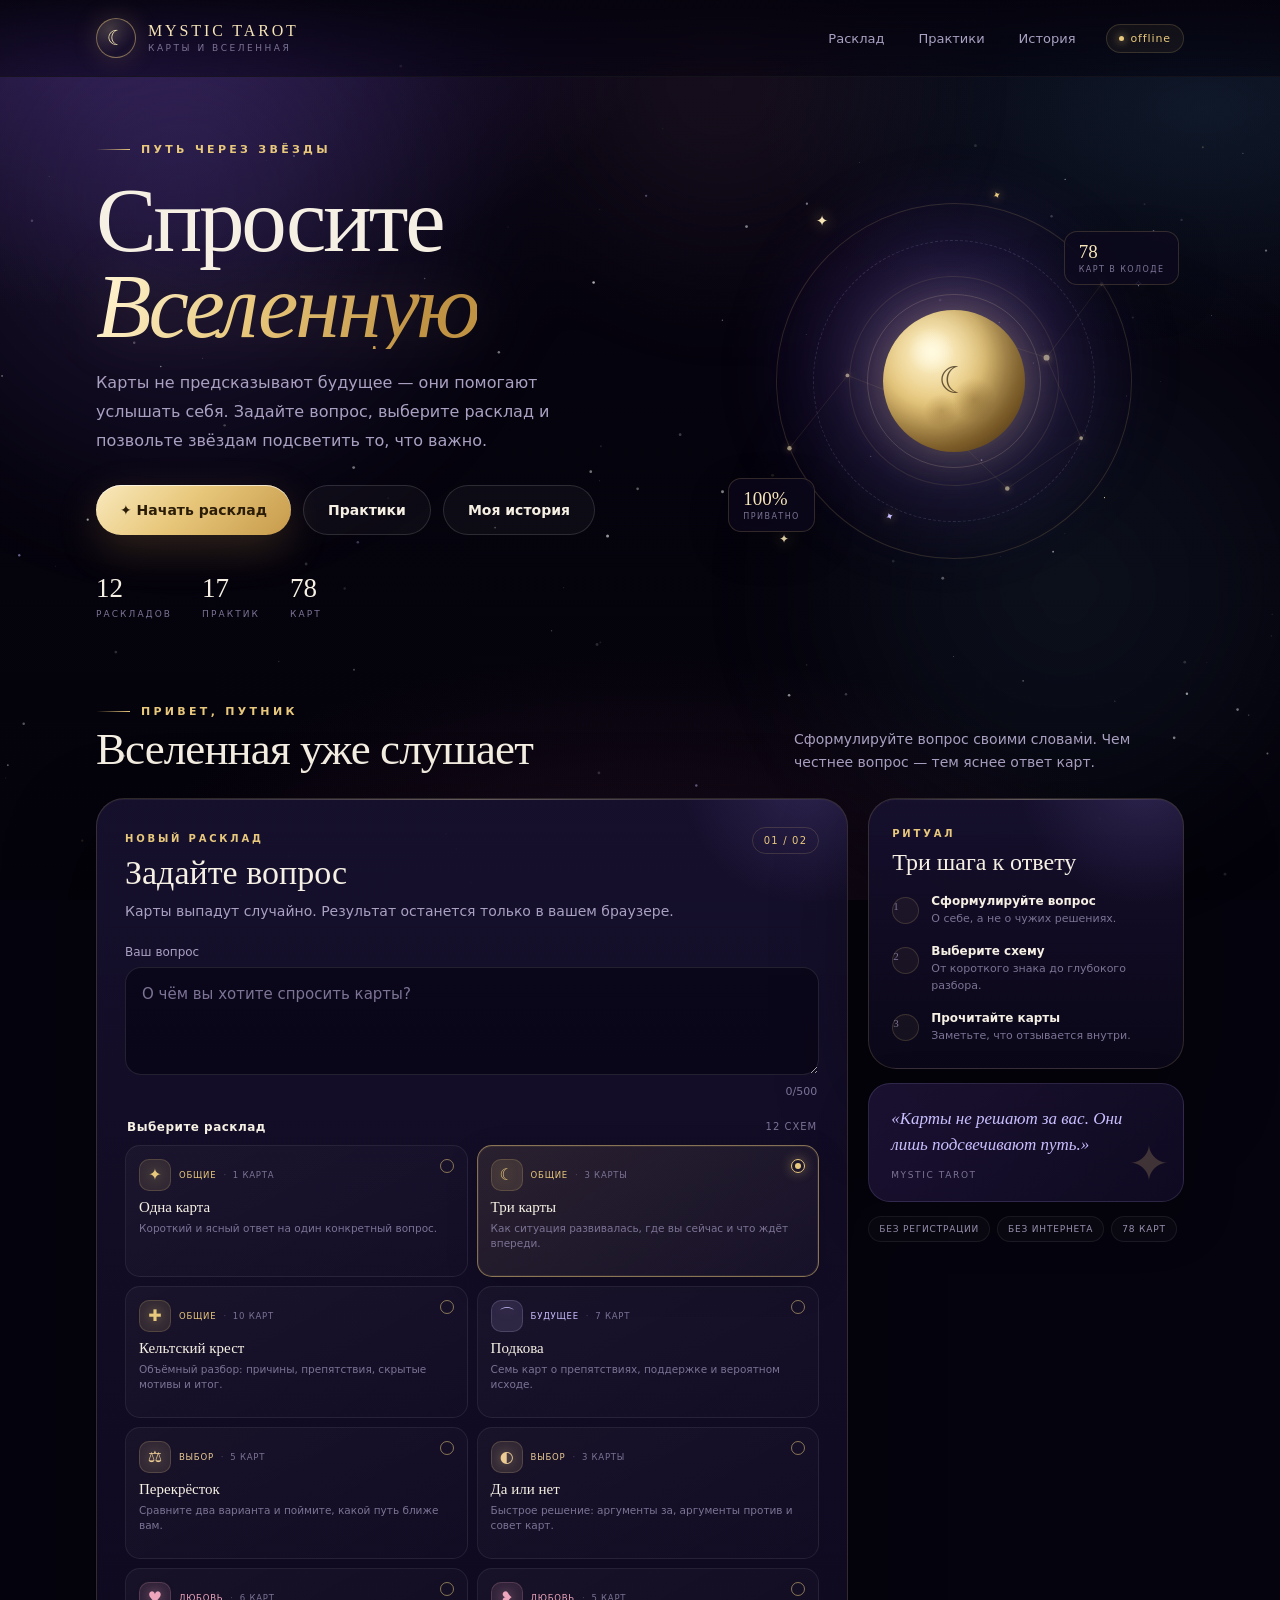
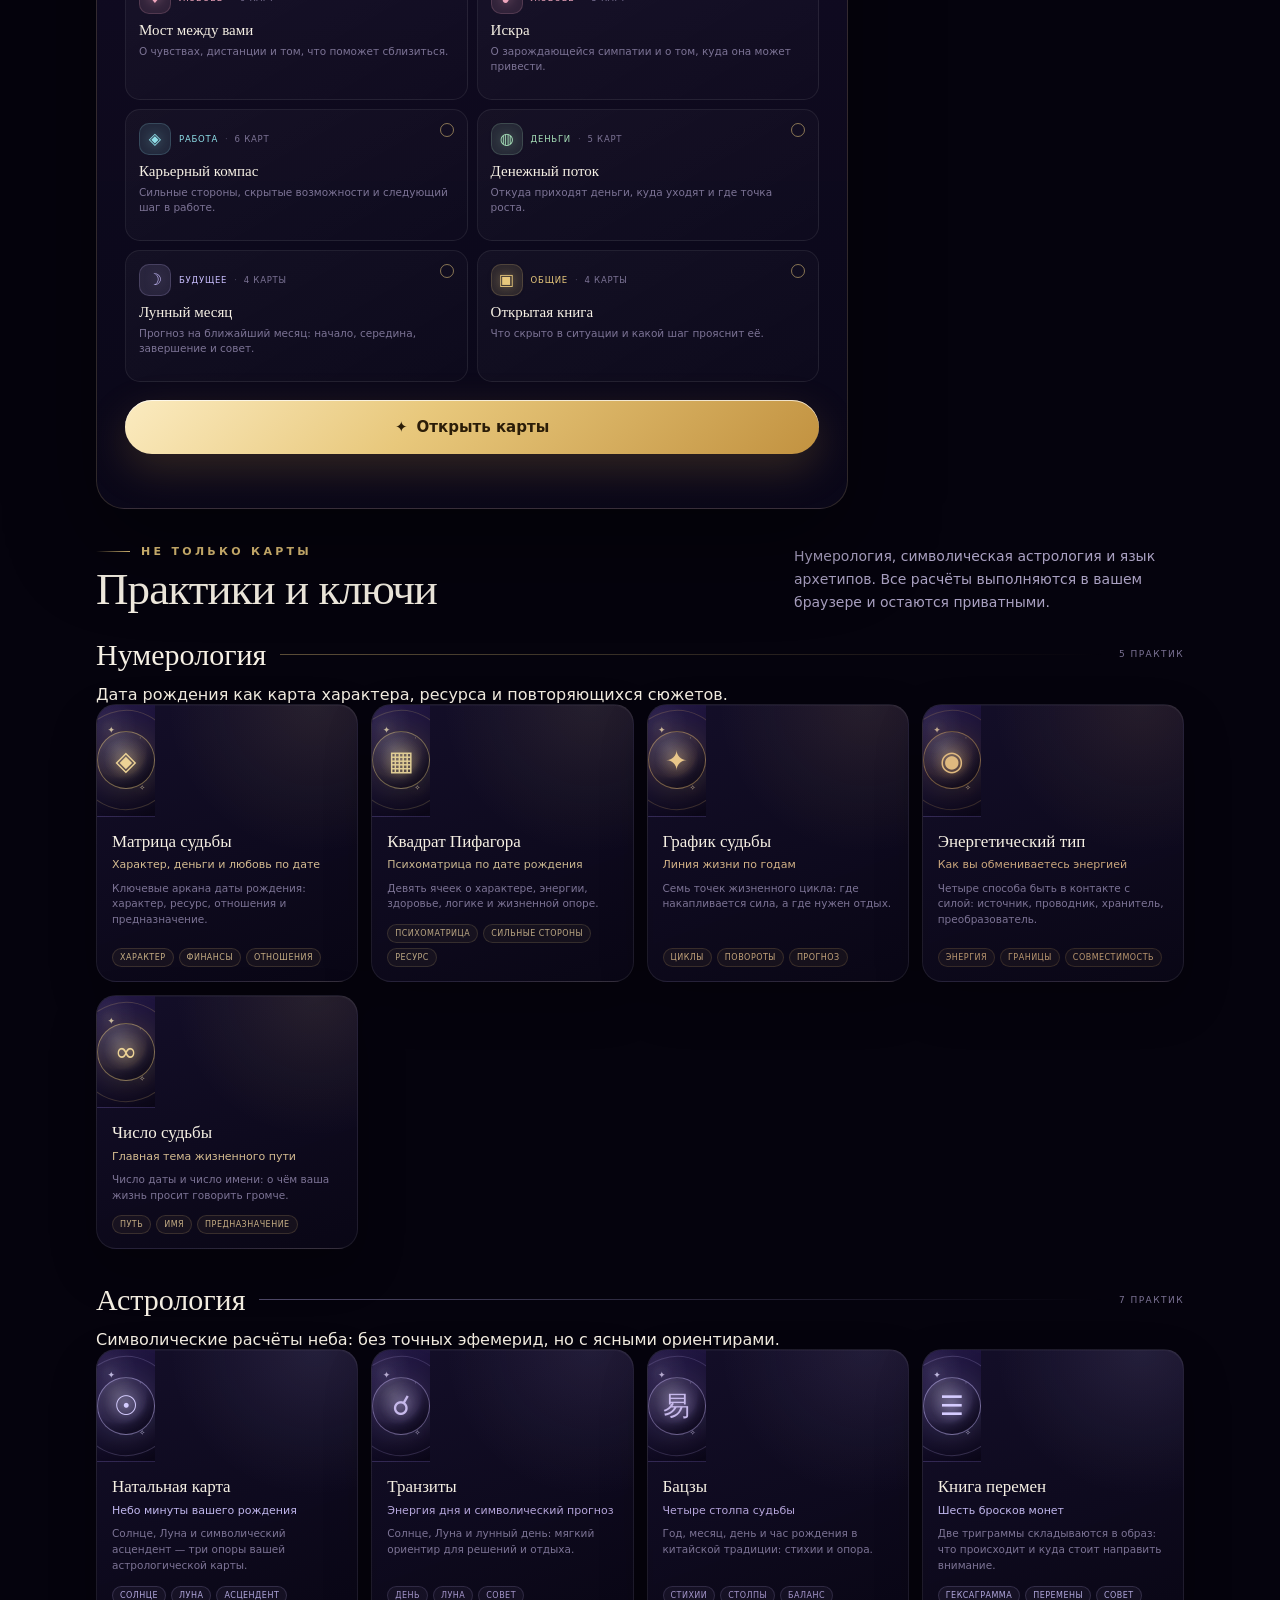
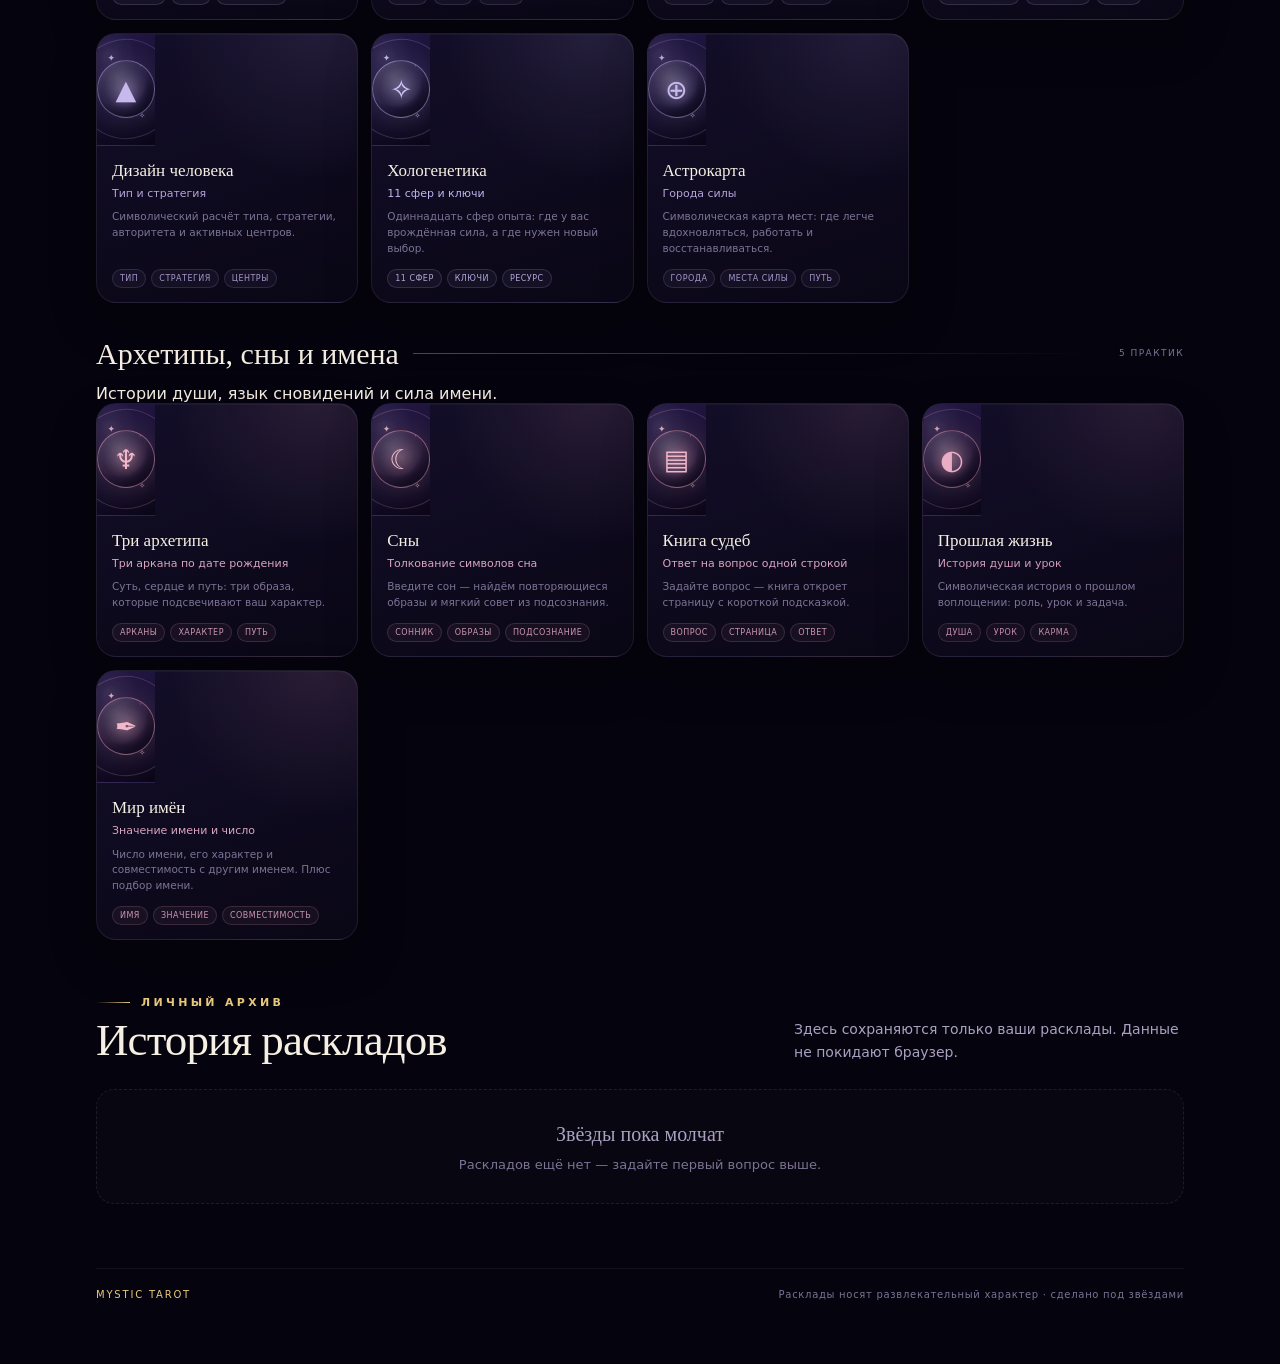
==== commit f935c0fa: "feat: add cosmic design, themed draws and 17 offline practices" ====
--- a/docs/index.html
+++ b/docs/index.html
@@ -3,172 +3,1573 @@
 <head>
 <meta charset="utf-8">
 <meta name="viewport" content="width=device-width, initial-scale=1">
+<meta name="theme-color" content="#05030d">
 <title>Mystic Tarot — карты знают больше</title>
 <style>
   :root {
-    --bg: #14121f;
-    --bg-card: #1d1a2b;
-    --bg-card-2: #241f33;
-    --border: rgba(216, 180, 106, 0.35);
-    --gold: #d8b46a;
-    --gold-bright: #e8c87c;
-    --text: #efe9dc;
-    --text-dim: #9b93ab;
-    --danger: #d98a8a;
+    --ink: #05030d;
+    --ink-2: #090617;
+    --panel: rgba(17, 12, 37, 0.72);
+    --panel-deep: rgba(9, 6, 22, 0.9);
+    --line: rgba(232, 200, 124, 0.17);
+    --line-strong: rgba(232, 200, 124, 0.48);
+    --gold: #e8c87c;
+    --gold-light: #f6e5b7;
+    --gold-deep: #b4883d;
+    --violet: #a78bfa;
+    --lavender: #cabfff;
+    --rose: #efa6bd;
+    --aqua: #8fdfe8;
+    --sage: #a6dfb8;
+    --text: #f6f0e4;
+    --muted: #aaa1c2;
+    --muted-2: #7c7395;
+    --danger: #f0a0a8;
+    --serif: "Palatino Linotype", "Book Antiqua", Palatino, Georgia, serif;
+    --sans: "Segoe UI Variable", "Segoe UI", system-ui, -apple-system, sans-serif;
+    --radius: 28px;
   }
   * { box-sizing: border-box; margin: 0; padding: 0; }
+  html { scroll-behavior: smooth; }
   body {
-    font-family: "Segoe UI", system-ui, -apple-system, sans-serif;
-    background: radial-gradient(1200px 800px at 50% -10%, #2a2440 0%, var(--bg) 55%) fixed, var(--bg);
+    font-family: var(--sans);
+    background: var(--ink);
     color: var(--text);
     min-height: 100vh;
-  }
-  .wrap { max-width: 720px; margin: 0 auto; padding: 24px 16px 56px; }
-  .starfield::before {
-    content: "";
-    position: fixed; inset: 0; pointer-events: none;
+    overflow-x: hidden;
+    -webkit-font-smoothing: antialiased;
+  }
+  ::selection { background: rgba(232, 200, 124, 0.28); color: #fff; }
+  a { color: inherit; }
+  button, textarea { font: inherit; }
+
+  /* ── Космос ─────────────────────────────────────────── */
+  .sky {
+    position: fixed; inset: 0; z-index: -3; pointer-events: none;
+    background:
+      radial-gradient(ellipse 70% 55% at 8% 0%, rgba(101, 65, 174, 0.38), transparent 62%),
+      radial-gradient(ellipse 58% 45% at 94% 12%, rgba(42, 91, 128, 0.24), transparent 60%),
+      radial-gradient(ellipse 65% 50% at 50% 105%, rgba(129, 58, 115, 0.22), transparent 65%),
+      linear-gradient(180deg, #07040f 0%, #05030d 42%, #04020a 100%);
+  }
+  .sky::before {
+    content: ""; position: absolute; inset: -14%;
+    background:
+      radial-gradient(circle at 22% 28%, rgba(127, 92, 214, 0.22), transparent 24%),
+      radial-gradient(circle at 76% 62%, rgba(69, 125, 152, 0.13), transparent 23%),
+      radial-gradient(circle at 55% 18%, rgba(194, 126, 181, 0.1), transparent 20%);
+    filter: blur(38px);
+    animation: drift 22s ease-in-out infinite alternate;
+  }
+  .sky::after {
+    content: ""; position: absolute; inset: 0; opacity: 0.22;
     background-image:
-      radial-gradient(1.5px 1.5px at 20% 30%, rgba(255,255,255,.35) 50%, transparent 51%),
-      radial-gradient(1px 1px at 60% 15%, rgba(255,255,255,.25) 50%, transparent 51%),
-      radial-gradient(1.5px 1.5px at 80% 60%, rgba(255,255,255,.3) 50%, transparent 51%),
-      radial-gradient(1px 1px at 35% 75%, rgba(255,255,255,.2) 50%, transparent 51%),
-      radial-gradient(1px 1px at 90% 25%, rgba(255,255,255,.2) 50%, transparent 51%),
-      radial-gradient(1px 1px at 10% 55%, rgba(255,255,255,.25) 50%, transparent 51%);
-  }
-  header.bar {
-    display: flex; justify-content: space-between; align-items: center; margin: 8px 0 4px;
-  }
-  header.bar .logo-small {
-    font-family: Georgia, serif; font-size: 22px; color: var(--gold-bright);
-  }
-  header.bar .who { color: var(--text-dim); font-size: 13px; }
-  .sparkle { text-align: center; font-size: 34px; margin-top: 22px; filter: drop-shadow(0 0 12px rgba(232,200,124,.6)); }
-  h1.logo {
-    font-family: Georgia, "Times New Roman", serif;
-    text-align: center; font-size: 40px; font-weight: 500;
-    color: var(--gold-bright); letter-spacing: 0.5px; margin-top: 8px;
-  }
-  .tagline { text-align: center; color: var(--text-dim); margin: 6px 0 30px; }
-  h2 { font-family: Georgia, serif; font-size: 26px; margin: 18px 0 4px; }
-  .sub { color: var(--text-dim); margin-bottom: 12px; }
+      radial-gradient(1px 1px at 14% 22%, rgba(255,255,255,.55) 50%, transparent 51%),
+      radial-gradient(1px 1px at 72% 17%, rgba(255,255,255,.42) 50%, transparent 51%),
+      radial-gradient(1.5px 1.5px at 88% 44%, rgba(255,255,255,.4) 50%, transparent 51%),
+      radial-gradient(1px 1px at 34% 71%, rgba(255,255,255,.35) 50%, transparent 51%),
+      radial-gradient(1px 1px at 61% 86%, rgba(255,255,255,.32) 50%, transparent 51%);
+  }
+  #cosmos {
+    position: fixed; inset: 0; z-index: -2; width: 100%; height: 100%;
+    pointer-events: none;
+  }
+
+  /* ── Верхняя панель ─────────────────────────────────── */
+  .topbar {
+    position: sticky; top: 0; z-index: 30;
+    border-bottom: 1px solid rgba(255, 255, 255, 0.055);
+    background: linear-gradient(180deg, rgba(5, 3, 13, 0.9), rgba(5, 3, 13, 0.5));
+    backdrop-filter: blur(22px) saturate(130%);
+    -webkit-backdrop-filter: blur(22px) saturate(130%);
+  }
+  .topbar-inner {
+    max-width: 1140px; margin: 0 auto; min-height: 76px;
+    padding: 0 26px; display: flex; align-items: center; gap: 16px;
+  }
+  .brand { display: flex; align-items: center; gap: 12px; text-decoration: none; }
+  .brand-mark {
+    width: 40px; height: 40px; flex: none; display: grid; place-items: center;
+    border-radius: 50%; color: var(--gold-light); font-size: 21px;
+    border: 1px solid rgba(232, 200, 124, 0.5);
+    background: radial-gradient(circle at 35% 30%, rgba(246, 229, 183, 0.22), rgba(20, 12, 42, 0.8) 65%);
+    box-shadow: 0 0 26px rgba(232, 200, 124, 0.18), inset 0 0 14px rgba(232, 200, 124, 0.08);
+  }
+  .brand-copy { display: flex; flex-direction: column; line-height: 1.1; }
+  .brand-name {
+    font-family: var(--serif); font-size: 16px; letter-spacing: 0.18em;
+    text-transform: uppercase; color: var(--gold-light);
+  }
+  .brand-sub { margin-top: 4px; font-size: 9px; letter-spacing: 0.28em; color: var(--muted-2); text-transform: uppercase; }
+  .topnav { margin-left: auto; display: flex; align-items: center; gap: 6px; }
+  .topnav a {
+    padding: 9px 14px; border-radius: 999px; text-decoration: none;
+    color: var(--muted); font-size: 13px; transition: color .2s, background .2s;
+  }
+  .topnav a:hover { color: var(--text); background: rgba(255, 255, 255, 0.05); }
+  .live-chip {
+    display: inline-flex; align-items: center; gap: 7px; margin-left: 10px;
+    padding: 7px 12px; border: 1px solid var(--line); border-radius: 999px;
+    color: var(--gold); font-size: 11px; letter-spacing: 0.08em;
+    background: rgba(232, 200, 124, 0.06);
+  }
+  .live-chip i {
+    width: 5px; height: 5px; border-radius: 50%; background: var(--gold);
+    box-shadow: 0 0 9px var(--gold); animation: pulse 2.8s ease-in-out infinite;
+  }
+
+  /* ── Каркас и hero ──────────────────────────────────── */
+  .wrap { max-width: 1140px; margin: 0 auto; padding: 0 26px 64px; }
+  .hero {
+    min-height: 590px; display: grid; grid-template-columns: minmax(0, 1.12fr) minmax(340px, 0.88fr);
+    align-items: center; gap: 42px; padding: 66px 0 54px;
+  }
+  .eyebrow {
+    display: flex; align-items: center; gap: 11px;
+    color: var(--gold); font-size: 11px; font-weight: 600;
+    letter-spacing: 0.3em; text-transform: uppercase;
+  }
+  .eyebrow::before { content: ""; width: 34px; height: 1px; background: linear-gradient(90deg, transparent, var(--gold)); }
+  .hero-title {
+    margin: 22px 0 20px; font-family: var(--serif); font-weight: 400;
+    font-size: clamp(50px, 7.4vw, 91px); line-height: 0.94; letter-spacing: -0.035em;
+  }
+  .hero-title .gold {
+    display: inline-block;
+    background: linear-gradient(115deg, #fff3cf 4%, var(--gold) 42%, #c09244 84%);
+    -webkit-background-clip: text; background-clip: text; color: transparent;
+    filter: drop-shadow(0 0 28px rgba(232, 200, 124, 0.14));
+  }
+  .hero-title em { font-style: italic; font-weight: 400; }
+  .hero-lead {
+    max-width: 525px; color: var(--muted); font-size: 16px; line-height: 1.8;
+  }
+  .hero-actions { display: flex; flex-wrap: wrap; gap: 12px; margin-top: 30px; }
+  .btn-primary, .btn-ghost {
+    display: inline-flex; align-items: center; justify-content: center; gap: 9px;
+    min-height: 50px; padding: 0 24px; border-radius: 999px;
+    font-size: 14px; font-weight: 600; text-decoration: none; cursor: pointer;
+    transition: transform .2s, filter .2s, border-color .2s, background .2s;
+  }
+  .btn-primary {
+    color: #2b1d08; border: 0;
+    background: linear-gradient(135deg, #f9e9bd 0%, #e8c87c 44%, #c79a4b 100%);
+    box-shadow: 0 14px 42px rgba(201, 154, 75, 0.22), inset 0 1px 0 rgba(255,255,255,.65);
+  }
+  .btn-primary:hover { transform: translateY(-2px); filter: brightness(1.05); }
+  .btn-ghost {
+    color: var(--text); border: 1px solid rgba(255,255,255,.13);
+    background: rgba(255,255,255,.035);
+  }
+  .btn-ghost:hover { border-color: var(--line-strong); background: rgba(232,200,124,.06); transform: translateY(-2px); }
+  .hero-stats { display: flex; gap: 30px; margin-top: 40px; }
+  .stat strong {
+    display: block; font-family: var(--serif); font-weight: 400;
+    font-size: 27px; line-height: 1; color: var(--text);
+  }
+  .stat span {
+    display: block; margin-top: 7px; color: var(--muted-2);
+    font-size: 9px; letter-spacing: 0.23em; text-transform: uppercase;
+  }
+
+  .hero-visual { position: relative; min-height: 470px; display: grid; place-items: center; }
+  .aura {
+    position: absolute; width: 390px; height: 390px; border-radius: 50%;
+    background: radial-gradient(circle at 48% 44%, rgba(170, 133, 255, 0.34), rgba(90, 55, 166, 0.14) 42%, transparent 70%);
+    filter: blur(24px); animation: aura 8s ease-in-out infinite alternate;
+  }
+  .orbit {
+    position: absolute; border-radius: 50%; border: 1px solid rgba(232, 200, 124, 0.16);
+    transform: rotate(-24deg);
+  }
+  .orbit::after {
+    content: "✦"; position: absolute; color: var(--gold);
+    font-size: 10px; text-shadow: 0 0 10px rgba(232, 200, 124, 0.8);
+  }
+  .orbit-a { width: 356px; height: 356px; animation: spin 54s linear infinite; }
+  .orbit-a::after { top: 19px; right: 58px; }
+  .orbit-b { width: 282px; height: 282px; border-style: dashed; border-color: rgba(202, 191, 255, 0.15); animation: spin-reverse 38s linear infinite; }
+  .orbit-b::after { bottom: 37px; left: 22px; color: var(--lavender); }
+  .orbit-c { width: 210px; height: 210px; border-color: rgba(232, 200, 124, 0.11); }
+  .orbit-c::after { display: none; }
+  .moon {
+    position: relative; width: 142px; height: 142px; border-radius: 50%;
+    background:
+      radial-gradient(circle at 34% 29%, rgba(255, 250, 225, 0.94), transparent 17%),
+      radial-gradient(circle at 64% 63%, rgba(122, 86, 31, 0.34), transparent 17%),
+      radial-gradient(circle at 41% 71%, rgba(116, 80, 28, 0.25), transparent 13%),
+      radial-gradient(circle at 35% 30%, #fff6d5 0%, #e8c87c 39%, #a77e36 72%, #59401c 100%);
+    box-shadow:
+      0 0 50px rgba(232, 200, 124, 0.32),
+      0 0 130px rgba(167, 139, 250, 0.22),
+      inset -23px -18px 38px rgba(17, 9, 5, 0.36);
+    animation: float 9s ease-in-out infinite;
+  }
+  .moon::before {
+    content: ""; position: absolute; inset: -16px; border-radius: 50%;
+    border: 1px solid rgba(246, 229, 183, 0.16);
+  }
+  .moon::after {
+    content: "☾"; position: absolute; inset: 0; display: grid; place-items: center;
+    color: rgba(36, 22, 8, 0.68); font-size: 37px; transform: translate(1px, -1px);
+  }
+  .constellation {
+    position: absolute; width: 430px; height: 430px; opacity: .6;
+    pointer-events: none; overflow: visible;
+  }
+  .constellation line { stroke: rgba(232, 200, 124, 0.22); stroke-width: .8; }
+  .constellation circle { fill: var(--gold-light); filter: drop-shadow(0 0 4px rgba(232,200,124,.8)); }
+  .hero-star {
+    position: absolute; color: var(--gold-light); text-shadow: 0 0 14px rgba(232, 200, 124, 0.8);
+    animation: twinkle 4s ease-in-out infinite;
+  }
+  .star-1 { top: 14%; left: 20%; font-size: 15px; }
+  .star-2 { top: 28%; right: 9%; font-size: 10px; animation-delay: -1.4s; color: var(--lavender); }
+  .star-3 { bottom: 15%; left: 12%; font-size: 12px; animation-delay: -2.5s; }
+  .star-4 { bottom: 24%; right: 17%; font-size: 8px; animation-delay: -0.7s; }
+  .floating-tag {
+    position: absolute; z-index: 2; padding: 10px 14px; border-radius: 13px;
+    border: 1px solid rgba(232, 200, 124, 0.18);
+    background: rgba(13, 9, 29, 0.66); backdrop-filter: blur(12px);
+    font-family: var(--serif); font-size: 19px; line-height: 1; color: var(--gold-light);
+    box-shadow: 0 14px 40px rgba(0,0,0,.22);
+  }
+  .floating-tag span {
+    display: block; margin-top: 5px; font-family: var(--sans);
+    font-size: 8px; letter-spacing: 0.18em; text-transform: uppercase; color: var(--muted-2);
+  }
+  .tag-a { top: 18%; right: 1%; }
+  .tag-b { bottom: 18%; left: 1%; }
+
+  /* ── Секции и панели ────────────────────────────────── */
+  .section-head {
+    display: flex; align-items: flex-end; justify-content: space-between; gap: 32px;
+    margin: 16px 0 24px;
+  }
+  .section-head h2 {
+    margin: 8px 0 0; font-family: var(--serif); font-weight: 400;
+    font-size: clamp(32px, 4vw, 45px); line-height: 1.06; letter-spacing: -0.02em;
+  }
+  .section-head > p { max-width: 390px; color: var(--muted); font-size: 14px; line-height: 1.65; }
+  .reading-section { scroll-margin-top: 100px; padding-top: 16px; }
+  .reading-layout { display: grid; grid-template-columns: minmax(0, 1.62fr) minmax(250px, 0.68fr); gap: 20px; align-items: start; }
   .panel {
-    background: var(--bg-card); border: 1px solid var(--border);
-    border-radius: 18px; padding: 20px; margin-bottom: 18px;
-  }
-  label { display: block; font-size: 13px; color: var(--text-dim); margin: 12px 2px 6px; }
+    position: relative; overflow: hidden;
+    border: 1px solid var(--line); border-radius: var(--radius);
+    background:
+      linear-gradient(180deg, rgba(24, 17, 48, 0.8), rgba(10, 7, 24, 0.9)),
+      var(--panel);
+    box-shadow: 0 34px 90px rgba(0, 0, 0, 0.42), inset 0 1px 0 rgba(255,255,255,.035);
+    padding: 28px;
+  }
+  .panel::before {
+    content: ""; position: absolute; inset: 0 0 auto; height: 1px;
+    background: linear-gradient(90deg, transparent, rgba(246, 229, 183, 0.5), transparent);
+    opacity: .65;
+  }
+  .panel::after {
+    content: ""; position: absolute; width: 260px; height: 260px; top: -150px; right: -90px;
+    border-radius: 50%; pointer-events: none;
+    background: radial-gradient(circle, rgba(167, 139, 250, 0.16), transparent 68%);
+  }
+  .panel-head { position: relative; z-index: 1; display: flex; justify-content: space-between; gap: 18px; align-items: flex-start; }
+  .panel-kicker { color: var(--gold); font-size: 10px; font-weight: 600; letter-spacing: 0.28em; text-transform: uppercase; }
+  .panel h2, .panel h3 {
+    margin-top: 8px; font-family: var(--serif); font-weight: 400;
+    font-size: clamp(27px, 3vw, 34px); line-height: 1.1;
+  }
+  .panel-sub { position: relative; z-index: 1; margin: 8px 0 22px; color: var(--muted); font-size: 14px; line-height: 1.65; }
+  .step-pill {
+    flex: none; padding: 7px 11px; border-radius: 999px;
+    border: 1px solid var(--line); color: var(--gold);
+    font-size: 10px; letter-spacing: 0.12em; white-space: nowrap;
+  }
+  .field { position: relative; z-index: 1; }
+  .field label { display: block; margin-bottom: 8px; color: var(--muted); font-size: 12px; }
   textarea {
-    width: 100%; background: var(--bg); color: var(--text);
-    border: 1px solid var(--border); border-radius: 12px;
-    padding: 12px 14px; font-size: 15px; outline: none;
-    resize: vertical; min-height: 84px;
-  }
-  textarea:focus { border-color: var(--gold); }
-  .hint { font-size: 12px; color: var(--text-dim); margin: 5px 4px; }
-  .btn-main {
-    width: 100%; margin-top: 16px; padding: 13px; font-size: 16px; font-weight: 600;
-    background: linear-gradient(180deg, var(--gold-bright), #c9a355);
-    border: none; border-radius: 999px; color: #35290f; cursor: pointer;
-    transition: filter .15s;
-  }
-  .btn-main:hover { filter: brightness(1.07); }
-  .btn-main:disabled { filter: grayscale(.5) brightness(.7); cursor: default; }
-  .error { color: var(--danger); font-size: 14px; margin-top: 10px; text-align: center; min-height: 18px; }
-  .spread { display: flex; flex-direction: column; gap: 10px; margin-top: 6px; }
-  .spread label.radio {
-    display: flex; gap: 12px; align-items: center; cursor: pointer;
-    background: var(--bg-card-2); border: 1px solid var(--border);
-    border-radius: 14px; padding: 13px 15px; margin: 0;
-    transition: border-color .15s, background .15s;
-  }
-  .spread label.radio:hover { border-color: var(--gold); }
-  .spread label.radio.checked { background: rgba(216,180,106,.12); border-color: var(--gold); }
+    width: 100%; min-height: 108px; resize: vertical; outline: none;
+    padding: 15px 16px; border-radius: 16px;
+    border: 1px solid rgba(255, 255, 255, 0.1);
+    background: rgba(4, 2, 12, 0.48); color: var(--text);
+    font-size: 15px; line-height: 1.55;
+    transition: border-color .2s, box-shadow .2s, background .2s;
+  }
+  textarea::placeholder { color: var(--muted-2); }
+  textarea:focus {
+    border-color: rgba(232, 200, 124, 0.55);
+    background: rgba(4, 2, 12, 0.64);
+    box-shadow: 0 0 0 3px rgba(232, 200, 124, 0.08), 0 0 34px rgba(167, 139, 250, 0.08);
+  }
+  .hint { margin: 6px 2px 0; color: var(--muted-2); font-size: 11px; text-align: right; }
+  .choice-head {
+    display: flex; justify-content: space-between; align-items: center; gap: 10px;
+    margin: 22px 2px 11px; color: var(--text); font-size: 12px; font-weight: 600;
+    letter-spacing: 0.04em;
+  }
+  .choice-head span:last-child { color: var(--muted-2); font-size: 10px; font-weight: 400; letter-spacing: 0.1em; text-transform: uppercase; }
+  .spread { position: relative; z-index: 1; display: grid; grid-template-columns: 1fr 1fr; gap: 9px; }
+
+  .radio {
+    --accent: var(--gold);
+    position: relative; display: flex; flex-direction: column; gap: 7px;
+    min-height: 132px; padding: 13px 13px 12px; cursor: pointer;
+    border-radius: 15px; border: 1px solid rgba(255, 255, 255, 0.075);
+    background: linear-gradient(150deg, rgba(255,255,255,.035), rgba(255,255,255,.012));
+    transition: transform .18s, border-color .18s, background .18s, box-shadow .18s;
+  }
+  .radio[data-cat="love"] { --accent: var(--rose); }
+  .radio[data-cat="career"] { --accent: var(--aqua); }
+  .radio[data-cat="money"] { --accent: var(--sage); }
+  .radio[data-cat="future"] { --accent: var(--lavender); }
+  .radio[data-cat="decision"] { --accent: #eccb94; }
+  .radio:hover { transform: translateY(-2px); border-color: rgba(232, 200, 124, 0.25); background: rgba(255,255,255,.045); }
+  .radio.checked {
+    border-color: color-mix(in srgb, var(--accent) 52%, transparent);
+    background: linear-gradient(145deg, color-mix(in srgb, var(--accent) 11%, transparent), rgba(255,255,255,.025));
+    box-shadow: inset 0 0 0 1px color-mix(in srgb, var(--accent) 8%, transparent), 0 10px 32px rgba(0,0,0,.16);
+  }
+  .radio-top { display: flex; align-items: center; gap: 8px; min-width: 0; padding-right: 16px; }
+  .spread-symbol {
+    width: 32px; height: 32px; flex: none; display: grid; place-items: center;
+    border-radius: 10px; color: var(--accent); font-size: 16px;
+    background: color-mix(in srgb, var(--accent) 12%, transparent);
+    border: 1px solid color-mix(in srgb, var(--accent) 18%, transparent);
+    text-shadow: 0 0 12px color-mix(in srgb, var(--accent) 55%, transparent);
+  }
+  .spread-meta { display: flex; flex-wrap: wrap; gap: 3px 7px; min-width: 0; color: var(--muted-2); font-size: 8.5px; letter-spacing: .09em; text-transform: uppercase; }
+  .spread-meta .cat { color: var(--accent); }
+  .spread-meta .count::before { content: "·"; margin-right: 6px; opacity: .55; }
+  .spread-body { display: block; min-width: 0; }
+  .spread-body b { display: block; font-family: var(--serif); font-size: 15px; font-weight: 400; line-height: 1.2; color: var(--text); }
+  .spread-body small {
+    display: -webkit-box; -webkit-line-clamp: 2; -webkit-box-orient: vertical; overflow: hidden;
+    margin-top: 5px; color: var(--muted-2); font-size: 10.5px; line-height: 1.46;
+  }
   .dot {
-    width: 20px; height: 20px; border-radius: 50%; flex: none;
-    border: 2px solid var(--gold); position: relative;
-  }
-  .spread label.radio.checked .dot::after {
-    content: ""; position: absolute; inset: 3px; border-radius: 50%; background: var(--gold);
-  }
-  .spread b { font-size: 15px; }
-  .spread small { display: block; color: var(--text-dim); font-weight: 400; }
-  .cards { display: grid; gap: 12px; margin-top: 10px; }
+    position: absolute; top: 13px; right: 13px; width: 14px; height: 14px;
+    border-radius: 50%; border: 1px solid rgba(232, 200, 124, 0.55); flex: none;
+  }
+  .radio.checked .dot { border-color: var(--accent); box-shadow: 0 0 12px color-mix(in srgb, var(--accent) 40%, transparent); }
+  .radio.checked .dot::after { content: ""; position: absolute; inset: 3px; border-radius: 50%; background: var(--accent); }
+  .btn-draw {
+    position: relative; z-index: 1; width: 100%; min-height: 54px; margin-top: 18px;
+    display: inline-flex; align-items: center; justify-content: center; gap: 9px;
+    border: 0; border-radius: 999px; cursor: pointer;
+    color: #2b1d08; font-size: 15px; font-weight: 700;
+    background: linear-gradient(135deg, #fbebc0 0%, #e8c87c 42%, #c29240 100%);
+    box-shadow: 0 15px 42px rgba(194, 146, 64, 0.22), inset 0 1px 0 rgba(255,255,255,.7);
+    transition: transform .18s, filter .18s;
+  }
+  .btn-draw:hover { transform: translateY(-2px); filter: brightness(1.045); }
+  .btn-draw:disabled { filter: grayscale(.45) brightness(.7); cursor: default; transform: none; }
+  .error { position: relative; z-index: 1; min-height: 17px; margin-top: 9px; color: var(--danger); font-size: 12px; text-align: center; }
+
+  /* ── Боковая колонка ────────────────────────────────── */
+  .side-stack { display: flex; flex-direction: column; gap: 14px; }
+  .side-card { padding: 23px; }
+  .side-card h3 { font-size: 24px; }
+  .steps { list-style: none; margin-top: 18px; display: flex; flex-direction: column; gap: 17px; }
+  .steps li { display: flex; gap: 12px; }
+  .step-num {
+    width: 27px; height: 27px; flex: none; display: grid; place-items: center;
+    border-radius: 50%; border: 1px solid var(--line);
+    color: var(--gold); font-family: var(--serif); font-size: 13px;
+    background: rgba(232, 200, 124, 0.05);
+  }
+  .steps b { display: block; color: var(--text); font-size: 12px; font-weight: 600; }
+  .steps span { display: block; margin-top: 3px; color: var(--muted-2); font-size: 11px; line-height: 1.5; }
+  .quote-card {
+    position: relative; overflow: hidden; padding: 22px 22px 21px;
+    border: 1px solid rgba(202, 191, 255, 0.14); border-radius: 22px;
+    background: linear-gradient(140deg, rgba(91, 60, 158, 0.26), rgba(18, 12, 39, 0.76));
+    box-shadow: 0 20px 52px rgba(0,0,0,.23);
+  }
+  .quote-card::after {
+    content: "✦"; position: absolute; right: 13px; bottom: 8px;
+    color: rgba(232, 200, 124, 0.22); font-size: 50px;
+  }
+  .quote-card p { position: relative; z-index: 1; font-family: var(--serif); font-size: 17px; line-height: 1.55; color: var(--lavender); font-style: italic; }
+  .quote-card small { display: block; margin-top: 12px; color: var(--muted-2); font-size: 9px; letter-spacing: .18em; text-transform: uppercase; }
+  .micro-facts { display: flex; flex-wrap: wrap; gap: 7px; }
+  .micro-facts span {
+    padding: 7px 10px; border: 1px solid rgba(255,255,255,.075); border-radius: 999px;
+    color: var(--muted); font-size: 9px; letter-spacing: .09em; text-transform: uppercase;
+    background: rgba(255,255,255,.022);
+  }
+
+  /* ── Результат ──────────────────────────────────────── */
+  #result-box { scroll-margin-top: 100px; }
+  .result-panel { margin-top: 28px; animation: reveal .55s cubic-bezier(.2,.8,.2,1) both; }
+  .result-panel h2 { margin: 0; display: flex; align-items: center; flex-wrap: wrap; gap: 9px; }
+  .badge {
+    display: inline-flex; align-items: center; padding: 5px 10px;
+    border: 1px solid var(--line); border-radius: 999px;
+    color: var(--gold); font-family: var(--sans); font-size: 9px;
+    font-weight: 500; letter-spacing: .11em; text-transform: uppercase;
+    background: rgba(232,200,124,.05);
+  }
+  .reading-meta { margin: 9px 0 5px; color: var(--muted-2); font-size: 11px; letter-spacing: .06em; }
+  .q {
+    margin: 13px 0 20px; padding-left: 14px; border-left: 1px solid rgba(232, 200, 124, 0.42);
+    font-family: var(--serif); font-size: 19px; line-height: 1.45; color: var(--gold-light);
+    white-space: pre-wrap;
+  }
+  .cards { display: grid; gap: 12px; margin-top: 16px; grid-template-columns: repeat(auto-fit, minmax(190px, 1fr)); }
   .cards.c1 { grid-template-columns: minmax(0, 1fr); }
   .cards.c3 { grid-template-columns: repeat(3, minmax(0, 1fr)); }
-  .cards.c10 { grid-template-columns: repeat(auto-fill, minmax(120px, 1fr)); }
+  .cards.c10 { grid-template-columns: repeat(auto-fill, minmax(148px, 1fr)); }
   .card {
-    background: linear-gradient(180deg, #26202440, #0000), var(--bg-card-2);
-    border: 1px solid var(--border); border-radius: 14px; padding: 12px; text-align: center;
-  }
-  .card .sym { font-size: 30px; filter: drop-shadow(0 0 8px rgba(232,200,124,.5)); }
-  .card .nm { font-family: Georgia, serif; margin-top: 6px; font-size: 14px; line-height: 1.25; }
-  .card .pos { color: var(--text-dim); font-size: 11.5px; margin-top: 4px; }
-  .card .rev { color: var(--danger); font-size: 11.5px; margin-top: 2px; }
-  .card .mean { margin-top: 8px; font-size: 12.5px; color: var(--text); text-align: left; line-height: 1.45; }
-  .card .kw { margin-top: 6px; font-size: 11px; color: var(--text-dim); }
-  .reading-meta { color: var(--text-dim); font-size: 13px; margin: 4px 0 8px; }
-  .q { font-family: Georgia, serif; font-size: 15px; color: var(--gold-bright); margin: 8px 0; white-space: pre-wrap; }
+    position: relative; overflow: hidden; isolation: isolate;
+    padding: 17px 15px 15px; border-radius: 18px;
+    border: 1px solid rgba(232, 200, 124, 0.2);
+    background:
+      radial-gradient(circle at 82% 0%, rgba(167, 139, 250, 0.13), transparent 42%),
+      linear-gradient(160deg, #1c1436 0%, #120d26 55%, #0c081b 100%);
+    box-shadow: inset 0 1px 0 rgba(255,255,255,.035), 0 14px 34px rgba(0,0,0,.18);
+  }
+  .card::before {
+    content: ""; position: absolute; inset: 0; z-index: -1; opacity: .34; pointer-events: none;
+    background-image:
+      radial-gradient(1px 1px at 16% 22%, rgba(255,255,255,.6) 50%, transparent 51%),
+      radial-gradient(1px 1px at 78% 17%, rgba(255,255,255,.45) 50%, transparent 51%),
+      radial-gradient(1px 1px at 66% 76%, rgba(255,255,255,.38) 50%, transparent 51%),
+      radial-gradient(1px 1px at 27% 82%, rgba(255,255,255,.3) 50%, transparent 51%);
+  }
+  .card::after {
+    content: "✦"; position: absolute; top: 8px; right: 11px;
+    color: rgba(232,200,124,.25); font-size: 12px;
+  }
+  .card .sym {
+    display: inline-grid; place-items: center; width: 48px; height: 48px; border-radius: 50%;
+    color: var(--gold-light); font-size: 25px;
+    border: 1px solid rgba(232,200,124,.23);
+    background: radial-gradient(circle at 38% 30%, rgba(246,229,183,.18), rgba(232,200,124,.04) 65%);
+    box-shadow: 0 0 24px rgba(232,200,124,.1);
+    filter: drop-shadow(0 0 8px rgba(232,200,124,.3));
+  }
+  .card .nm { margin-top: 12px; font-family: var(--serif); font-size: 16px; line-height: 1.25; color: var(--text); }
+  .card .pos { margin-top: 5px; color: var(--gold); font-size: 8.5px; line-height: 1.45; letter-spacing: .11em; text-transform: uppercase; }
+  .card .rev {
+    display: inline-block; margin-top: 6px; padding: 3px 7px; border-radius: 999px;
+    color: var(--danger); font-size: 9px; border: 1px solid rgba(240,160,168,.22);
+    background: rgba(240,160,168,.06);
+  }
+  .card .mean {
+    margin-top: 11px; padding-top: 10px; border-top: 1px solid rgba(255,255,255,.065);
+    color: #c9c1db; font-size: 11.5px; line-height: 1.55;
+  }
+  .card .kw { margin-top: 8px; color: var(--muted-2); font-size: 9.5px; line-height: 1.5; letter-spacing: .02em; }
+  .cards.c10 .card, .cards.c3 .card { min-height: 100%; }
+  .cards.c10 .card .nm { font-size: 14px; }
+  .cards.c10 .card .mean { font-size: 11px; }
+
+  /* ── Анимация выдачи карт ───────────────────────────── */
+  .result-panel .cards { perspective: 1400px; }
+  .card.deal {
+    opacity: 0; transform-style: preserve-3d; backface-visibility: hidden;
+    animation: cardDeal .72s cubic-bezier(.2,.8,.2,1) both;
+    animation-delay: calc(var(--i, 0) * 95ms + 80ms);
+  }
+  @keyframes cardDeal {
+    0% { opacity: 0; transform: translate3d(0, 30px, -40px) rotateY(-88deg) scale(.9); filter: blur(4px); }
+    55% { opacity: 1; filter: blur(0); }
+    100% { opacity: 1; transform: none; filter: blur(0); }
+  }
+  .theme-chip {
+    display: inline-flex; align-items: center; gap: 5px; margin-left: 7px;
+    padding: 3px 9px; border-radius: 999px; vertical-align: 1px;
+    border: 1px solid rgba(202, 191, 255, 0.22); color: var(--lavender);
+    background: rgba(167, 139, 250, 0.07); font-size: 9px;
+    letter-spacing: .06em; text-transform: none;
+  }
+  .shuffle-panel {
+    margin-top: 28px; min-height: 310px; display: flex; flex-direction: column;
+    align-items: center; justify-content: center; text-align: center;
+    animation: reveal .4s cubic-bezier(.2,.8,.2,1) both;
+  }
+  .shuffle-deck { position: relative; width: 130px; height: 184px; margin-bottom: 24px; }
+  .shuffle-deck i {
+    position: absolute; left: 50%; top: 0; width: 108px; height: 164px; margin-left: -54px;
+    border-radius: 13px; border: 1px solid rgba(232, 200, 124, 0.34);
+    background:
+      radial-gradient(circle at 50% 44%, rgba(167, 139, 250, 0.24), transparent 48%),
+      radial-gradient(circle at 30% 20%, rgba(255, 255, 255, 0.09), transparent 32%),
+      linear-gradient(155deg, #261a4c, #0d0820 72%);
+    box-shadow: 0 16px 38px rgba(0, 0, 0, 0.38), inset 0 0 24px rgba(232, 200, 124, 0.07);
+    transform-origin: 50% 92%;
+    animation: shuffleCard .9s ease-in-out infinite;
+  }
+  .shuffle-deck i::after {
+    content: "☾"; position: absolute; inset: 0; display: grid; place-items: center;
+    color: rgba(246, 229, 183, 0.72); font-size: 30px;
+    text-shadow: 0 0 18px rgba(232, 200, 124, 0.55);
+  }
+  .shuffle-deck i:nth-child(1) { transform: rotate(-13deg) translateX(-19px); animation-delay: -.2s; }
+  .shuffle-deck i:nth-child(2) { transform: rotate(-2deg); animation-delay: -.1s; }
+  .shuffle-deck i:nth-child(3) { transform: rotate(11deg) translateX(19px); }
+  @keyframes shuffleCard {
+    0%, 100% { margin-top: 0; }
+    50% { margin-top: -14px; }
+  }
+  .shuffle-title { font-family: var(--serif); font-size: 23px; color: var(--gold-light); }
+  .shuffle-sub { margin-top: 7px; color: var(--muted-2); font-size: 12px; letter-spacing: .05em; }
+
+  /* ── История ────────────────────────────────────────── */
+  .history-section { margin-top: 56px; scroll-margin-top: 100px; }
+  #history { display: flex; flex-direction: column; gap: 9px; }
   .history-item {
-    background: var(--bg-card-2); border: 1px solid var(--border); border-radius: 12px;
-    padding: 12px 14px; margin-bottom: 10px; cursor: pointer; transition: border-color .15s;
-  }
-  .history-item:hover { border-color: var(--gold); }
-  .history-item .row { display: flex; justify-content: space-between; gap: 10px; align-items: baseline; }
-  .history-item .who2 { font-family: Georgia, serif; font-size: 14px; white-space: nowrap; overflow: hidden; text-overflow: ellipsis; }
-  .history-item .when { color: var(--text-dim); font-size: 12px; flex: none; }
-  .history-item small { color: var(--text-dim); }
-  .badge {
-    display: inline-block; border: 1px solid var(--border); color: var(--gold);
-    border-radius: 999px; font-size: 12px; padding: 2px 10px; margin-left: 8px; vertical-align: middle;
-  }
-  footer { text-align: center; color: var(--text-dim); font-size: 12px; margin-top: 40px; }
-  @media (max-width: 560px) {
-    .cards.c3 { grid-template-columns: repeat(3, minmax(0,1fr)); gap: 8px; }
-    h1.logo { font-size: 32px; }
+    position: relative; display: flex; align-items: center; gap: 13px;
+    padding: 15px 16px; cursor: pointer; overflow: hidden;
+    border: 1px solid rgba(255,255,255,.07); border-radius: 16px;
+    background: linear-gradient(135deg, rgba(255,255,255,.035), rgba(255,255,255,.012));
+    transition: transform .18s, border-color .18s, background .18s;
+  }
+  .history-item:hover {
+    transform: translateX(3px); border-color: rgba(232,200,124,.26);
+    background: linear-gradient(135deg, rgba(232,200,124,.055), rgba(255,255,255,.015));
+  }
+  .history-orb {
+    width: 28px; height: 28px; flex: none; border-radius: 50%;
+    border: 1px solid rgba(232,200,124,.3);
+    background: radial-gradient(circle at 35% 30%, rgba(246,229,183,.38), rgba(34,22,60,.7) 63%);
+    box-shadow: 0 0 18px rgba(232,200,124,.1);
+  }
+  .history-main { min-width: 0; flex: 1; }
+  .history-item .row { display: flex; justify-content: space-between; gap: 14px; align-items: baseline; }
+  .history-item .who2 {
+    min-width: 0; overflow: hidden; text-overflow: ellipsis; white-space: nowrap;
+    font-family: var(--serif); font-size: 15px; color: var(--text);
+  }
+  .history-item .when { flex: none; color: var(--muted-2); font-size: 10px; letter-spacing: .04em; }
+  .history-item small { display: block; margin-top: 4px; color: var(--muted-2); font-size: 10.5px; }
+  .history-spread { color: var(--gold); }
+  .history-arrow { flex: none; color: var(--gold); font-size: 17px; opacity: .55; transition: opacity .18s, transform .18s; }
+  .history-item:hover .history-arrow { opacity: 1; transform: translateX(2px); }
+  .empty-history {
+    padding: 28px; border: 1px dashed rgba(255,255,255,.09); border-radius: 18px;
+    text-align: center; color: var(--muted-2); font-size: 13px; line-height: 1.6;
+    background: rgba(255,255,255,.015);
+  }
+  .empty-history strong { display: block; margin-bottom: 5px; color: var(--muted); font-family: var(--serif); font-size: 20px; font-weight: 400; }
+
+  footer {
+    position: relative; display: flex; justify-content: space-between; align-items: center; gap: 20px;
+    margin-top: 64px; padding-top: 20px; border-top: 1px solid rgba(255,255,255,.06);
+    color: var(--muted-2); font-size: 10px; letter-spacing: .07em;
+  }
+  footer span:first-child { color: var(--gold); letter-spacing: .18em; text-transform: uppercase; }
+
+  .sr-only {
+    position: absolute; width: 1px; height: 1px; padding: 0; margin: -1px;
+    overflow: hidden; clip: rect(0,0,0,0); white-space: nowrap; border: 0;
+  }
+
+  /* ── Анимации ───────────────────────────────────────── */
+  @keyframes drift { from { transform: translate3d(-2%, -1%, 0) scale(1); } to { transform: translate3d(3%, 2%, 0) scale(1.08); } }
+  @keyframes aura { from { opacity: .7; transform: scale(.96); } to { opacity: 1; transform: scale(1.05); } }
+  @keyframes float { 0%,100% { transform: translateY(0); } 50% { transform: translateY(-11px); } }
+  @keyframes spin { to { transform: rotate(336deg); } }
+  @keyframes spin-reverse { to { transform: rotate(-384deg); } }
+  @keyframes twinkle { 0%,100% { opacity: .35; transform: scale(.8); } 50% { opacity: 1; transform: scale(1.2); } }
+  @keyframes pulse { 0%,100% { opacity: .55; } 50% { opacity: 1; } }
+  @keyframes reveal { from { opacity: 0; transform: translateY(16px); } to { opacity: 1; transform: translateY(0); } }
+
+  /* ── Адаптивность ───────────────────────────────────── */
+  @media (max-width: 900px) {
+    .hero { grid-template-columns: 1fr; min-height: 0; padding-top: 48px; }
+    .hero-visual { min-height: 390px; order: -1; }
+    .hero-copy { text-align: center; }
+    .eyebrow { justify-content: center; }
+    .hero-lead { margin: 0 auto; }
+    .hero-actions, .hero-stats { justify-content: center; }
+    .reading-layout { grid-template-columns: 1fr; }
+    .side-stack { display: grid; grid-template-columns: 1fr 1fr; }
+    .micro-facts { grid-column: 1 / -1; }
+  }
+  @media (max-width: 700px) {
+    .topbar-inner { min-height: 66px; padding: 0 17px; }
+    .brand-sub, .topnav a { display: none; }
+    .live-chip { margin-left: auto; }
+    .wrap { padding: 0 16px 48px; }
+    .hero { padding: 36px 0 28px; gap: 12px; }
+    .hero-visual { min-height: 330px; transform: scale(.9); margin: -10px 0; }
+    .aura { width: 300px; height: 300px; }
+    .orbit-a { width: 292px; height: 292px; }
+    .orbit-b { width: 232px; height: 232px; }
+    .orbit-c { width: 174px; height: 174px; }
+    .moon { width: 118px; height: 118px; }
+    .constellation { width: 340px; height: 340px; }
+    .floating-tag { font-size: 15px; padding: 8px 11px; }
+    .hero-title { font-size: clamp(45px, 14vw, 62px); }
+    .hero-lead { font-size: 14px; }
+    .hero-stats { gap: 22px; margin-top: 27px; }
+    .section-head { display: block; }
+    .section-head > p { margin-top: 9px; }
+    .panel { padding: 19px; border-radius: 22px; }
+    .spread { grid-template-columns: 1fr; }
+    .radio { min-height: 0; }
+    .side-stack { display: flex; }
+    .cards.c3 { grid-template-columns: 1fr; }
+    .cards.c10 { grid-template-columns: repeat(2, minmax(0, 1fr)); }
+    .card .mean { font-size: 11px; }
+    footer { display: block; text-align: center; line-height: 1.8; }
+    footer span { display: block; }
+    footer span + span { margin-top: 4px; }
+  }
+  @media (max-width: 420px) {
+    .hero-visual { transform: scale(.8); margin: -38px 0; }
+    .cards.c10 { grid-template-columns: 1fr; }
+    .history-item .when { display: none; }
+  }
+  @media (prefers-reduced-motion: reduce) {
+    html { scroll-behavior: auto; }
+    *, *::before, *::after { animation-duration: .001ms !important; animation-iteration-count: 1 !important; transition-duration: .001ms !important; }
+    #cosmos { display: none; }
   }
 </style>
+<style id="practices-styles">/* ── Космические практики ─────────────────────────────── */
+.practices-section {
+  padding-top: 20px;
+  scroll-margin-top: 100px;
+}
+.practices-intro {
+  display: flex;
+  align-items: flex-end;
+  justify-content: space-between;
+  gap: 32px;
+  margin-bottom: 26px;
+}
+.practices-intro h2 {
+  margin: 8px 0 0;
+  font-family: var(--serif);
+  font-weight: 400;
+  font-size: clamp(32px, 4vw, 45px);
+  line-height: 1.06;
+  letter-spacing: -0.02em;
+}
+.practices-intro > p {
+  max-width: 430px;
+  color: var(--muted);
+  font-size: 14px;
+  line-height: 1.65;
+}
+.practice-group { margin-top: 34px; }
+.practice-group:first-of-type { margin-top: 8px; }
+.practice-group-head {
+  display: flex;
+  align-items: center;
+  gap: 14px;
+  margin-bottom: 14px;
+}
+.practice-group-head h3 {
+  font-family: var(--serif);
+  font-weight: 400;
+  font-size: clamp(22px, 2.6vw, 30px);
+  line-height: 1.1;
+  color: var(--text);
+  white-space: nowrap;
+}
+.practice-group-head .group-line {
+  height: 1px;
+  flex: 1;
+  background: linear-gradient(90deg, color-mix(in srgb, var(--group-accent) 38%, transparent), transparent);
+}
+.practice-group-head .group-count {
+  flex: none;
+  color: var(--muted-2);
+  font-size: 9px;
+  letter-spacing: 0.16em;
+  text-transform: uppercase;
+}
+.practice-grid {
+  display: grid;
+  grid-template-columns: repeat(4, minmax(0, 1fr));
+  gap: 13px;
+}
+.practice-card {
+  --accent: var(--gold);
+  position: relative;
+  display: flex;
+  flex-direction: column;
+  min-height: 100%;
+  padding: 0;
+  overflow: hidden;
+  text-align: left;
+  cursor: pointer;
+  border: 1px solid rgba(255, 255, 255, 0.08);
+  border-radius: 20px;
+  background:
+    radial-gradient(circle at 84% 0%, color-mix(in srgb, var(--accent) 10%, transparent), transparent 42%),
+    linear-gradient(160deg, rgba(22, 16, 44, 0.9), rgba(10, 7, 23, 0.94));
+  box-shadow: 0 20px 48px rgba(0, 0, 0, 0.24), inset 0 1px 0 rgba(255, 255, 255, 0.035);
+  transition: transform 0.22s, border-color 0.22s, box-shadow 0.22s;
+  color: inherit;
+  font: inherit;
+}
+.practice-card:hover {
+  transform: translateY(-4px);
+  border-color: color-mix(in srgb, var(--accent) 40%, transparent);
+  box-shadow: 0 26px 60px rgba(0, 0, 0, 0.34), 0 0 40px color-mix(in srgb, var(--accent) 6%, transparent);
+}
+.practice-card:focus-visible {
+  outline: 2px solid var(--accent);
+  outline-offset: 3px;
+}
+.practice-sigil {
+  position: relative;
+  display: grid;
+  place-items: center;
+  min-height: 112px;
+  overflow: hidden;
+  border-bottom: 1px solid rgba(255, 255, 255, 0.055);
+  background:
+    radial-gradient(circle at 50% 48%, color-mix(in srgb, var(--accent) 24%, transparent), transparent 34%),
+    radial-gradient(circle at 18% 18%, rgba(255, 255, 255, 0.07), transparent 28%),
+    linear-gradient(155deg, rgba(40, 27, 80, 0.8), rgba(9, 6, 22, 0.9));
+}
+.practice-sigil::before,
+.practice-sigil::after {
+  content: "";
+  position: absolute;
+  border-radius: 50%;
+  border: 1px solid color-mix(in srgb, var(--accent) 20%, transparent);
+  pointer-events: none;
+}
+.practice-sigil::before { width: 98px; height: 98px; transform: rotate(-18deg); }
+.practice-sigil::after {
+  width: 142px;
+  height: 142px;
+  border-style: dashed;
+  border-color: color-mix(in srgb, var(--accent) 11%, transparent);
+}
+.practice-sigil .practice-star {
+  position: absolute;
+  color: color-mix(in srgb, var(--accent) 55%, white);
+  font-size: 9px;
+  text-shadow: 0 0 12px var(--accent);
+  opacity: 0.8;
+}
+.practice-sigil .practice-star.s1 { top: 18%; left: 18%; }
+.practice-sigil .practice-star.s2 { bottom: 22%; right: 17%; font-size: 7px; }
+.practice-sigil .practice-star.s3 { top: 26%; right: 24%; font-size: 6px; }
+.practice-symbol {
+  position: relative;
+  z-index: 1;
+  display: grid;
+  place-items: center;
+  width: 58px;
+  height: 58px;
+  border-radius: 50%;
+  color: color-mix(in srgb, var(--accent) 80%, white);
+  font-size: 27px;
+  line-height: 1;
+  border: 1px solid color-mix(in srgb, var(--accent) 48%, transparent);
+  background: radial-gradient(circle at 36% 30%, rgba(255, 255, 255, 0.2), color-mix(in srgb, var(--accent) 10%, transparent) 52%, rgba(10, 6, 24, 0.8) 75%);
+  box-shadow: 0 0 32px color-mix(in srgb, var(--accent) 22%, transparent), inset 0 0 18px color-mix(in srgb, var(--accent) 8%, transparent);
+  text-shadow: 0 0 16px color-mix(in srgb, var(--accent) 55%, transparent);
+}
+.practice-body {
+  display: flex;
+  flex-direction: column;
+  flex: 1;
+  padding: 15px 15px 14px;
+}
+.practice-title {
+  font-family: var(--serif);
+  font-size: 17px;
+  font-weight: 400;
+  line-height: 1.2;
+  color: var(--text);
+}
+.practice-sub {
+  margin-top: 5px;
+  color: color-mix(in srgb, var(--accent) 70%, var(--muted));
+  font-size: 11px;
+  line-height: 1.4;
+}
+.practice-desc {
+  display: -webkit-box;
+  -webkit-line-clamp: 3;
+  -webkit-box-orient: vertical;
+  overflow: hidden;
+  margin-top: 8px;
+  color: var(--muted-2);
+  font-size: 10.5px;
+  line-height: 1.5;
+}
+.practice-chips {
+  display: flex;
+  flex-wrap: wrap;
+  gap: 5px;
+  margin-top: auto;
+  padding-top: 12px;
+}
+.practice-chips span {
+  padding: 4px 7px;
+  border: 1px solid color-mix(in srgb, var(--accent) 16%, transparent);
+  border-radius: 999px;
+  color: color-mix(in srgb, var(--accent) 68%, var(--muted-2));
+  font-size: 8px;
+  letter-spacing: 0.06em;
+  text-transform: uppercase;
+  background: color-mix(in srgb, var(--accent) 5%, transparent);
+}
+.practice-open {
+  position: absolute;
+  top: 10px;
+  right: 10px;
+  z-index: 2;
+  width: 24px;
+  height: 24px;
+  display: grid;
+  place-items: center;
+  border-radius: 50%;
+  color: color-mix(in srgb, var(--accent) 75%, white);
+  border: 1px solid color-mix(in srgb, var(--accent) 22%, transparent);
+  background: rgba(8, 5, 18, 0.5);
+  font-size: 12px;
+  opacity: 0;
+  transform: translateY(-3px);
+  transition: opacity 0.2s, transform 0.2s;
+}
+.practice-card:hover .practice-open { opacity: 1; transform: none; }
+
+/* ── Модальное окно практики ─────────────────────────── */
+.practice-modal {
+  position: fixed;
+  inset: 0;
+  z-index: 80;
+  display: grid;
+  place-items: center;
+  padding: 22px;
+  background: rgba(3, 2, 9, 0.78);
+  backdrop-filter: blur(16px) saturate(120%);
+  -webkit-backdrop-filter: blur(16px) saturate(120%);
+  animation: practice-fade 0.22s ease both;
+}
+.practice-modal[hidden] { display: none; }
+.practice-dialog {
+  position: relative;
+  width: min(900px, 100%);
+  max-height: min(90vh, 900px);
+  overflow: auto;
+  overscroll-behavior: contain;
+  padding: 28px;
+  border: 1px solid var(--line);
+  border-radius: 28px;
+  background:
+    radial-gradient(circle at 92% 0%, color-mix(in srgb, var(--accent, var(--gold)) 14%, transparent), transparent 32%),
+    linear-gradient(170deg, rgba(24, 17, 48, 0.98), rgba(8, 5, 20, 0.99));
+  box-shadow: 0 40px 120px rgba(0, 0, 0, 0.62), inset 0 1px 0 rgba(255, 255, 255, 0.04);
+  animation: practice-rise 0.34s cubic-bezier(0.2, 0.8, 0.2, 1) both;
+  scrollbar-width: thin;
+  scrollbar-color: rgba(232, 200, 124, 0.3) transparent;
+}
+.practice-dialog::-webkit-scrollbar { width: 7px; }
+.practice-dialog::-webkit-scrollbar-thumb { background: rgba(232, 200, 124, 0.3); border-radius: 99px; }
+.practice-close {
+  position: sticky;
+  top: 0;
+  float: right;
+  z-index: 3;
+  width: 36px;
+  height: 36px;
+  display: grid;
+  place-items: center;
+  border-radius: 50%;
+  border: 1px solid rgba(255, 255, 255, 0.12);
+  background: rgba(10, 7, 24, 0.8);
+  color: var(--muted);
+  font-size: 18px;
+  cursor: pointer;
+  transition: color 0.2s, border-color 0.2s, background 0.2s;
+}
+.practice-close:hover {
+  color: var(--text);
+  border-color: var(--line-strong);
+  background: rgba(232, 200, 124, 0.08);
+}
+.practice-dialog-head {
+  display: flex;
+  align-items: flex-start;
+  gap: 14px;
+  padding-right: 38px;
+}
+.practice-dialog-symbol {
+  flex: none;
+  display: grid;
+  place-items: center;
+  width: 54px;
+  height: 54px;
+  border-radius: 16px;
+  color: color-mix(in srgb, var(--accent, var(--gold)) 80%, white);
+  font-size: 24px;
+  border: 1px solid color-mix(in srgb, var(--accent, var(--gold)) 32%, transparent);
+  background: color-mix(in srgb, var(--accent, var(--gold)) 9%, transparent);
+  text-shadow: 0 0 16px color-mix(in srgb, var(--accent, var(--gold)) 45%, transparent);
+}
+.practice-dialog-head h2 {
+  margin: 2px 0 3px;
+  font-family: var(--serif);
+  font-weight: 400;
+  font-size: clamp(27px, 3.6vw, 38px);
+  line-height: 1.05;
+}
+.practice-dialog-head p {
+  color: var(--muted);
+  font-size: 13px;
+  line-height: 1.55;
+}
+.practice-kicker {
+  color: color-mix(in srgb, var(--accent, var(--gold)) 72%, var(--muted));
+  font-size: 9px;
+  font-weight: 600;
+  letter-spacing: 0.26em;
+  text-transform: uppercase;
+}
+.practice-modes {
+  display: flex;
+  flex-wrap: wrap;
+  gap: 7px;
+  margin: 20px 0 4px;
+}
+.practice-mode {
+  padding: 8px 12px;
+  border-radius: 999px;
+  border: 1px solid rgba(255, 255, 255, 0.09);
+  background: rgba(255, 255, 255, 0.025);
+  color: var(--muted);
+  font-size: 11px;
+  cursor: pointer;
+  transition: color 0.2s, border-color 0.2s, background 0.2s;
+}
+.practice-mode:hover { color: var(--text); border-color: rgba(232, 200, 124, 0.25); }
+.practice-mode.active {
+  color: color-mix(in srgb, var(--accent, var(--gold)) 82%, white);
+  border-color: color-mix(in srgb, var(--accent, var(--gold)) 42%, transparent);
+  background: color-mix(in srgb, var(--accent, var(--gold)) 9%, transparent);
+}
+.practice-form {
+  display: grid;
+  grid-template-columns: 1fr 1fr;
+  gap: 13px;
+  margin-top: 18px;
+}
+.practice-field { display: flex; flex-direction: column; gap: 6px; min-width: 0; }
+.practice-field.full { grid-column: 1 / -1; }
+.practice-field label {
+  color: var(--muted);
+  font-size: 11px;
+  letter-spacing: 0.02em;
+}
+.practice-field input,
+.practice-field select,
+.practice-field textarea {
+  width: 100%;
+  min-height: 44px;
+  padding: 11px 13px;
+  border-radius: 13px;
+  border: 1px solid rgba(255, 255, 255, 0.1);
+  background: rgba(4, 2, 12, 0.5);
+  color: var(--text);
+  font: inherit;
+  font-size: 13px;
+  outline: none;
+  transition: border-color 0.2s, box-shadow 0.2s, background 0.2s;
+}
+.practice-field textarea { min-height: 92px; resize: vertical; line-height: 1.55; }
+.practice-field input:focus,
+.practice-field select:focus,
+.practice-field textarea:focus {
+  border-color: color-mix(in srgb, var(--accent, var(--gold)) 52%, transparent);
+  background: rgba(4, 2, 12, 0.68);
+  box-shadow: 0 0 0 3px color-mix(in srgb, var(--accent, var(--gold)) 7%, transparent);
+}
+.practice-field input::placeholder,
+.practice-field textarea::placeholder { color: var(--muted-2); }
+.practice-field select option { background: #120d26; color: var(--text); }
+.practice-actions {
+  display: flex;
+  align-items: center;
+  gap: 10px;
+  grid-column: 1 / -1;
+  margin-top: 3px;
+}
+.practice-submit {
+  min-height: 50px;
+  flex: 1;
+  display: inline-flex;
+  align-items: center;
+  justify-content: center;
+  gap: 8px;
+  border: 0;
+  border-radius: 999px;
+  cursor: pointer;
+  color: #2b1d08;
+  font-size: 14px;
+  font-weight: 700;
+  background: linear-gradient(135deg, #fbebc0 0%, #e8c87c 42%, #c29240 100%);
+  box-shadow: 0 14px 38px rgba(194, 146, 64, 0.2), inset 0 1px 0 rgba(255, 255, 255, 0.7);
+  transition: transform 0.18s, filter 0.18s;
+}
+.practice-submit:hover { transform: translateY(-2px); filter: brightness(1.04); }
+.practice-reset {
+  min-height: 50px;
+  padding: 0 18px;
+  border-radius: 999px;
+  border: 1px solid rgba(255, 255, 255, 0.12);
+  background: rgba(255, 255, 255, 0.035);
+  color: var(--muted);
+  font-size: 12px;
+  cursor: pointer;
+}
+.practice-reset:hover { color: var(--text); border-color: var(--line-strong); }
+.practice-error {
+  grid-column: 1 / -1;
+  min-height: 16px;
+  color: var(--danger);
+  font-size: 12px;
+}
+.practice-result {
+  margin-top: 22px;
+  padding-top: 22px;
+  border-top: 1px solid rgba(255, 255, 255, 0.08);
+  animation: practice-rise 0.4s cubic-bezier(0.2, 0.8, 0.2, 1) both;
+}
+.practice-result-head h3 {
+  margin: 7px 0 4px;
+  font-family: var(--serif);
+  font-weight: 400;
+  font-size: clamp(25px, 3vw, 34px);
+  line-height: 1.08;
+}
+.practice-result-head p {
+  color: var(--muted);
+  font-size: 13px;
+  line-height: 1.6;
+}
+.practice-result-grid {
+  display: grid;
+  grid-template-columns: 1fr 1fr;
+  gap: 10px;
+  margin-top: 16px;
+}
+.result-block {
+  padding: 14px 15px;
+  border-radius: 16px;
+  border: 1px solid rgba(255, 255, 255, 0.075);
+  background: linear-gradient(150deg, rgba(255, 255, 255, 0.04), rgba(255, 255, 255, 0.012));
+}
+.result-block.wide { grid-column: 1 / -1; }
+.result-label {
+  color: color-mix(in srgb, var(--accent, var(--gold)) 68%, var(--muted-2));
+  font-size: 8.5px;
+  font-weight: 600;
+  letter-spacing: 0.18em;
+  text-transform: uppercase;
+}
+.result-value {
+  margin-top: 5px;
+  font-family: var(--serif);
+  font-size: 20px;
+  line-height: 1.18;
+  color: var(--text);
+}
+.result-text {
+  margin-top: 5px;
+  color: var(--muted-2);
+  font-size: 11.5px;
+  line-height: 1.55;
+}
+.practice-note {
+  margin-top: 15px;
+  padding: 12px 14px;
+  border-left: 1px solid color-mix(in srgb, var(--accent, var(--gold)) 40%, transparent);
+  color: var(--muted-2);
+  font-size: 10.5px;
+  line-height: 1.6;
+  background: color-mix(in srgb, var(--accent, var(--gold)) 3%, transparent);
+}
+.practice-chart { margin-top: 16px; }
+.fate-chart {
+  width: 100%;
+  height: auto;
+  border-radius: 16px;
+  border: 1px solid rgba(255, 255, 255, 0.07);
+  background: rgba(4, 2, 12, 0.38);
+  padding: 8px;
+}
+.fate-chart .grid-line { stroke: rgba(255, 255, 255, 0.06); stroke-width: 1; }
+.fate-chart .fate-line { fill: none; stroke: var(--accent, var(--gold)); stroke-width: 2.2; stroke-linejoin: round; stroke-linecap: round; filter: drop-shadow(0 0 6px color-mix(in srgb, var(--accent, var(--gold)) 55%, transparent)); }
+.fate-chart .fate-line.secondary { stroke: var(--lavender); stroke-dasharray: 4 4; opacity: 0.8; }
+.fate-chart .fate-dot { fill: color-mix(in srgb, var(--accent, var(--gold)) 75%, white); }
+.fate-chart .fate-dot.secondary { fill: var(--lavender); }
+.fate-chart .fate-label { fill: #8d84a6; font-size: 8px; font-family: var(--sans); }
+.pythagoras-grid {
+  display: grid;
+  grid-template-columns: repeat(3, minmax(0, 1fr));
+  gap: 6px;
+  max-width: 320px;
+}
+.pyth-cell {
+  display: flex;
+  flex-direction: column;
+  align-items: center;
+  justify-content: center;
+  gap: 2px;
+  aspect-ratio: 1;
+  border-radius: 12px;
+  border: 1px solid rgba(255, 255, 255, 0.07);
+  background: rgba(255, 255, 255, 0.018);
+  color: rgba(255, 255, 255, 0.22);
+}
+.pyth-cell.has {
+  border-color: color-mix(in srgb, var(--accent, var(--gold)) 24%, transparent);
+  background: color-mix(in srgb, var(--accent, var(--gold)) 8%, transparent);
+  color: var(--text);
+}
+.pyth-digit { font-family: var(--serif); font-size: 20px; }
+.pyth-count { color: color-mix(in srgb, var(--accent, var(--gold)) 65%, var(--muted-2)); font-size: 9px; letter-spacing: 0.1em; }
+.hexagram {
+  display: flex;
+  flex-direction: column-reverse;
+  gap: 6px;
+  max-width: 320px;
+  padding: 14px;
+  border-radius: 16px;
+  border: 1px solid rgba(255, 255, 255, 0.07);
+  background: rgba(4, 2, 12, 0.38);
+}
+.hex-line { display: flex; align-items: center; gap: 7px; height: 8px; }
+.hex-line .hex-bar { height: 6px; border-radius: 2px; background: color-mix(in srgb, var(--accent, var(--gold)) 70%, white); box-shadow: 0 0 8px color-mix(in srgb, var(--accent, var(--gold)) 35%, transparent); }
+.hex-line .hex-bar.full { flex: 1; }
+.hex-line .hex-bar.half { flex: 1; }
+.hex-line .hex-gap { width: 12px; }
+.hex-line.changing .hex-bar { background: var(--rose); box-shadow: 0 0 8px rgba(239, 166, 189, 0.35); }
+.hex-line .hex-mark { width: 12px; color: var(--rose); font-size: 9px; text-align: center; }
+.pillars {
+  display: grid;
+  grid-template-columns: repeat(4, minmax(0, 1fr));
+  gap: 7px;
+}
+.pillar {
+  padding: 11px 8px;
+  border-radius: 12px;
+  border: 1px solid rgba(255, 255, 255, 0.07);
+  background: rgba(255, 255, 255, 0.02);
+  text-align: center;
+}
+.pillar small { display: block; color: var(--muted-2); font-size: 8px; letter-spacing: 0.12em; text-transform: uppercase; }
+.pillar b { display: block; margin-top: 5px; font-family: var(--serif); font-size: 15px; font-weight: 400; color: var(--text); }
+.pillar span { display: block; margin-top: 3px; color: color-mix(in srgb, var(--accent, var(--gold)) 70%, var(--muted-2)); font-size: 9px; }
+.city-list { display: flex; flex-direction: column; gap: 7px; }
+.city-row {
+  display: flex;
+  align-items: center;
+  gap: 10px;
+  padding: 9px 11px;
+  border-radius: 11px;
+  border: 1px solid rgba(255, 255, 255, 0.06);
+  background: rgba(255, 255, 255, 0.02);
+}
+.city-row b { flex: none; min-width: 108px; font-family: var(--serif); font-size: 14px; font-weight: 400; color: var(--text); }
+.city-row .city-bar { flex: 1; height: 4px; border-radius: 99px; background: rgba(255, 255, 255, 0.07); overflow: hidden; }
+.city-row .city-bar i { display: block; height: 100%; border-radius: inherit; background: linear-gradient(90deg, color-mix(in srgb, var(--accent, var(--gold)) 40%, transparent), var(--accent, var(--gold))); }
+.city-row span { flex: none; color: var(--muted-2); font-size: 9px; }
+.sphere-grid {
+  display: grid;
+  grid-template-columns: repeat(auto-fit, minmax(92px, 1fr));
+  gap: 6px;
+}
+.sphere {
+  padding: 8px;
+  border-radius: 10px;
+  border: 1px solid rgba(255, 255, 255, 0.06);
+  background: rgba(255, 255, 255, 0.018);
+  text-align: center;
+}
+.sphere b { display: block; font-family: var(--serif); font-size: 12px; font-weight: 400; color: var(--text); }
+.sphere span { display: block; margin-top: 2px; color: var(--accent, var(--gold)); font-size: 9px; }
+.practice-result-empty { color: var(--muted-2); font-size: 12px; }
+
+/* ── Анимация выдачи карт ────────────────────────────── */
+.shuffle-layer {
+  position: absolute;
+  inset: 0;
+  z-index: 8;
+  display: grid;
+  place-items: center;
+  align-content: center;
+  gap: 18px;
+  border-radius: inherit;
+  background: rgba(5, 3, 13, 0.78);
+  backdrop-filter: blur(10px) saturate(120%);
+  -webkit-backdrop-filter: blur(10px) saturate(120%);
+  animation: practice-fade 0.22s ease both;
+}
+.shuffle-layer[hidden] { display: none; }
+.shuffle-fan {
+  position: relative;
+  width: 220px;
+  height: 112px;
+  filter: drop-shadow(0 18px 32px rgba(0, 0, 0, 0.45));
+}
+.shuffle-card {
+  position: absolute;
+  left: 50%;
+  top: 14px;
+  width: 52px;
+  height: 82px;
+  margin-left: -26px;
+  border-radius: 8px;
+  border: 1px solid rgba(232, 200, 124, 0.34);
+  background:
+    radial-gradient(circle at 50% 34%, rgba(232, 200, 124, 0.2), transparent 20%),
+    repeating-linear-gradient(45deg, rgba(232, 200, 124, 0.06) 0 2px, transparent 2px 7px),
+    linear-gradient(160deg, #231746, #0c081c);
+  box-shadow: inset 0 0 0 3px rgba(8, 5, 20, 0.55), inset 0 0 0 4px rgba(232, 200, 124, 0.12);
+  transform-origin: 50% 110%;
+  animation: shuffle-card 1.05s ease-in-out infinite;
+}
+.shuffle-card::after {
+  content: "✦";
+  position: absolute;
+  inset: 0;
+  display: grid;
+  place-items: center;
+  color: rgba(232, 200, 124, 0.7);
+  font-size: 16px;
+  text-shadow: 0 0 12px rgba(232, 200, 124, 0.5);
+}
+.shuffle-card:nth-child(1) { animation-delay: -0.9s; }
+.shuffle-card:nth-child(2) { animation-delay: -0.72s; }
+.shuffle-card:nth-child(3) { animation-delay: -0.54s; }
+.shuffle-card:nth-child(4) { animation-delay: -0.36s; }
+.shuffle-card:nth-child(5) { animation-delay: -0.18s; }
+.shuffle-layer p {
+  color: var(--gold);
+  font-size: 10px;
+  letter-spacing: 0.24em;
+  text-transform: uppercase;
+  text-align: center;
+}
+.shuffle-layer p span { display: block; margin-top: 6px; color: var(--muted-2); font-size: 11px; letter-spacing: 0.02em; text-transform: none; }
+.cards.dealing .card {
+  animation: deal-card 0.62s cubic-bezier(0.2, 0.8, 0.2, 1) both;
+  animation-delay: calc(var(--i, 0) * 85ms);
+}
+.topic-chip {
+  display: inline-flex;
+  align-items: center;
+  gap: 5px;
+  padding: 3px 8px;
+  border-radius: 999px;
+  border: 1px solid rgba(232, 200, 124, 0.24);
+  background: rgba(232, 200, 124, 0.07);
+  color: var(--gold-light);
+  font-size: 9px;
+  letter-spacing: 0.06em;
+}
+.topic-note {
+  margin-top: 7px;
+  color: var(--muted-2);
+  font-size: 10px;
+  line-height: 1.5;
+}
+@keyframes shuffle-card {
+  0%, 100% { transform: rotate(-14deg) translate(-34px, 8px); }
+  25% { transform: rotate(10deg) translate(32px, -4px); }
+  50% { transform: rotate(-6deg) translate(-18px, 4px); }
+  75% { transform: rotate(16deg) translate(24px, 8px); }
+}
+@keyframes deal-card {
+  from { opacity: 0; transform: translateY(26px) rotateY(68deg) scale(0.92); }
+  to { opacity: 1; transform: translateY(0) rotateY(0) scale(1); }
+}
+@keyframes practice-fade { from { opacity: 0; } to { opacity: 1; } }
+@keyframes practice-rise { from { opacity: 0; transform: translateY(18px); } to { opacity: 1; transform: translateY(0); } }
+
+@media (max-width: 900px) {
+  .practice-grid { grid-template-columns: repeat(3, minmax(0, 1fr)); }
+}
+@media (max-width: 700px) {
+  .practices-intro { display: block; }
+  .practices-intro > p { margin-top: 9px; }
+  .practice-grid { grid-template-columns: repeat(2, minmax(0, 1fr)); }
+  .practice-sigil { min-height: 92px; }
+  .practice-symbol { width: 50px; height: 50px; font-size: 23px; }
+  .practice-dialog { padding: 19px; border-radius: 22px; max-height: 94vh; }
+  .practice-form { grid-template-columns: 1fr; }
+  .practice-field.full { grid-column: auto; }
+  .practice-result-grid { grid-template-columns: 1fr; }
+  .result-block.wide { grid-column: auto; }
+  .pillars { grid-template-columns: repeat(2, minmax(0, 1fr)); }
+  .practice-modal { padding: 10px; }
+}
+@media (max-width: 420px) {
+  .practice-grid { grid-template-columns: 1fr; }
+  .practice-dialog-head { padding-right: 30px; }
+  .practice-dialog-symbol { width: 46px; height: 46px; font-size: 20px; }
+}
+@media (prefers-reduced-motion: reduce) {
+  .practice-modal, .practice-dialog, .practice-result { animation: none; }
+  .shuffle-card { animation: none; transform: rotate(-4deg); }
+  .cards.dealing .card { animation: none; }
+}</style>
 </head>
-<body class="starfield">
+<body>
+<div class="sky" aria-hidden="true"></div>
+<canvas id="cosmos" aria-hidden="true"></canvas>
+
+<header class="topbar">
+  <div class="topbar-inner">
+    <a class="brand" href="#top">
+      <span class="brand-mark" aria-hidden="true">☾</span>
+      <span class="brand-copy">
+        <span class="brand-name">Mystic Tarot</span>
+        <span class="brand-sub">карты и вселенная</span>
+      </span>
+    </a>
+    <nav class="topnav" aria-label="Основная навигация">
+      <a href="#reading">Расклад</a>
+      <a href="#practices">Практики</a>
+      <a href="#history-section">История</a>
+      <span class="live-chip"><i aria-hidden="true"></i> offline</span>
+    </nav>
+  </div>
+</header>
+
 <div class="wrap" id="app">
-
-  <header class="bar">
-    <span class="logo-small">Mystic Tarot</span>
-    <span class="who">локальные расклады</span>
-  </header>
-
-  <div class="sparkle">✦</div>
-  <h1 class="logo">Mystic Tarot</h1>
-  <p class="tagline">Карты знают больше, чем кажется</p>
-
-  <h2>Привет, путник</h2>
-  <p class="sub">Сформулируйте вопрос — и позвольте картам ответить.</p>
-
-  <div class="panel">
-    <label for="f-question">Ваш вопрос</label>
-    <textarea id="f-question" maxlength="500" placeholder="О чём вы хотите спросить карты?"></textarea>
-    <div class="hint"><span id="q-count">0</span>/500</div>
-
-    <div style="margin-top:14px;font-size:14px;color:var(--text-dim)">Выберите расклад</div>
-    <div class="spread" id="spreads"></div>
-    <button id="btn-draw" class="btn-main" type="button">★ Открыть карты</button>
-    <div class="error" id="draw-error"></div>
-  </div>
-
-  <div id="result-box"></div>
-
-  <h2>История</h2>
-  <p class="sub">Расклады хранятся в этом браузере</p>
-  <div id="history"></div>
-
-  <footer>Mystic Tarot · расклады носят развлекательный характер</footer>
+  <main id="top">
+    <section class="hero">
+      <div class="hero-copy">
+        <p class="eyebrow">Путь через звёзды</p>
+        <h1 class="hero-title">Спросите<br><span class="gold"><em>Вселенную</em></span></h1>
+        <p class="hero-lead">Карты не предсказывают будущее — они помогают услышать себя. Задайте вопрос, выберите расклад и позвольте звёздам подсветить то, что важно.</p>
+        <div class="hero-actions">
+          <a class="btn-primary" href="#reading">✦ Начать расклад</a>
+          <a class="btn-ghost" href="#practices">Практики</a>
+          <a class="btn-ghost" href="#history-section">Моя история</a>
+        </div>
+        <div class="hero-stats" aria-label="Возможности">
+          <div class="stat"><strong>12</strong><span>раскладов</span></div>
+          <div class="stat"><strong>17</strong><span>практик</span></div>
+          <div class="stat"><strong>78</strong><span>карт</span></div>
+        </div>
+      </div>
+
+      <div class="hero-visual" aria-hidden="true">
+        <div class="aura"></div>
+        <svg class="constellation" viewBox="0 0 460 460" fill="none">
+          <line x1="54" y1="302" x2="116" y2="224"></line>
+          <line x1="116" y1="224" x2="193" y2="254"></line>
+          <line x1="193" y1="254" x2="242" y2="177"></line>
+          <line x1="242" y1="177" x2="329" y2="205"></line>
+          <line x1="329" y1="205" x2="388" y2="126"></line>
+          <line x1="329" y1="205" x2="366" y2="291"></line>
+          <line x1="366" y1="291" x2="287" y2="345"></line>
+          <line x1="287" y1="345" x2="193" y2="254"></line>
+          <circle cx="54" cy="302" r="2.4"></circle>
+          <circle cx="116" cy="224" r="2"></circle>
+          <circle cx="193" cy="254" r="2.8"></circle>
+          <circle cx="242" cy="177" r="2"></circle>
+          <circle cx="329" cy="205" r="3.2"></circle>
+          <circle cx="388" cy="126" r="1.8"></circle>
+          <circle cx="366" cy="291" r="2"></circle>
+          <circle cx="287" cy="345" r="2.4"></circle>
+        </svg>
+        <div class="orbit orbit-a"></div>
+        <div class="orbit orbit-b"></div>
+        <div class="orbit orbit-c"></div>
+        <div class="moon"></div>
+        <span class="hero-star star-1">✦</span>
+        <span class="hero-star star-2">✧</span>
+        <span class="hero-star star-3">✦</span>
+        <span class="hero-star star-4">·</span>
+        <div class="floating-tag tag-a">78<span>карт в колоде</span></div>
+        <div class="floating-tag tag-b">100%<span>приватно</span></div>
+      </div>
+    </section>
+
+    <section class="reading-section" id="reading">
+      <div class="section-head">
+        <div>
+          <p class="eyebrow">Привет, путник</p>
+          <h2>Вселенная уже слушает</h2>
+        </div>
+        <p>Сформулируйте вопрос своими словами. Чем честнее вопрос — тем яснее ответ карт.</p>
+      </div>
+
+      <div class="reading-layout">
+        <div class="panel composer">
+          <div class="panel-head">
+            <div>
+              <span class="panel-kicker">Новый расклад</span>
+              <h3>Задайте вопрос</h3>
+            </div>
+            <span class="step-pill">01 / 02</span>
+          </div>
+          <p class="panel-sub">Карты выпадут случайно. Результат останется только в вашем браузере.</p>
+
+          <div class="field">
+            <label for="f-question">Ваш вопрос</label>
+            <textarea id="f-question" maxlength="500" placeholder="О чём вы хотите спросить карты?"></textarea>
+            <div class="hint"><span id="q-count">0</span>/500</div>
+          </div>
+
+          <div class="choice-head">
+            <span>Выберите расклад</span>
+            <span id="spread-count">12 схем</span>
+          </div>
+          <div class="spread" id="spreads"></div>
+          <button id="btn-draw" class="btn-draw" type="button"><span aria-hidden="true">✦</span> Открыть карты</button>
+          <div class="error" id="draw-error" role="alert"></div>
+        </div>
+
+        <aside class="side-stack">
+          <div class="panel side-card">
+            <span class="panel-kicker">Ритуал</span>
+            <h3>Три шага к ответу</h3>
+            <ol class="steps">
+              <li><span class="step-num">1</span><div><b>Сформулируйте вопрос</b><span>О себе, а не о чужих решениях.</span></div></li>
+              <li><span class="step-num">2</span><div><b>Выберите схему</b><span>От короткого знака до глубокого разбора.</span></div></li>
+              <li><span class="step-num">3</span><div><b>Прочитайте карты</b><span>Заметьте, что отзывается внутри.</span></div></li>
+            </ol>
+          </div>
+          <div class="quote-card">
+            <p>«Карты не решают за вас. Они лишь подсвечивают путь.»</p>
+            <small>Mystic Tarot</small>
+          </div>
+          <div class="micro-facts" aria-label="Особенности">
+            <span>без регистрации</span>
+            <span>без интернета</span>
+            <span>78 карт</span>
+          </div>
+        </aside>
+      </div>
+    </section>
+
+    <div id="result-box" aria-live="polite"></div>
+
+    <section class="practices-section" id="practices">
+      <div class="section-head">
+        <div>
+          <p class="eyebrow">Не только карты</p>
+          <h2>Практики и ключи</h2>
+        </div>
+        <p>Нумерология, символическая астрология и язык архетипов. Все расчёты выполняются в вашем браузере и остаются приватными.</p>
+      </div>
+      <div id="practice-groups"></div>
+    </section>
+
+    <section class="history-section" id="history-section">
+      <div class="section-head">
+        <div>
+          <p class="eyebrow">Личный архив</p>
+          <h2>История раскладов</h2>
+        </div>
+        <p>Здесь сохраняются только ваши расклады. Данные не покидают браузер.</p>
+      </div>
+      <div id="history"></div>
+    </section>
+  </main>
+
+  <footer>
+    <span>Mystic Tarot</span>
+    <span>Расклады носят развлекательный характер · сделано под звёздами</span>
+  </footer>
 </div>
+
+<div class="practice-modal" id="practice-modal" hidden></div>
 
 <script>
 (function () {
   "use strict";
-  const SPREADS = [{"id":"single","title":"Одна карта","description":"Короткий и ясный ответ на один конкретный вопрос.","positions":["Ответ"]},{"id":"three","title":"Три карты","description":"Как ситуация развивалась, где вы сейчас и что ждёт впереди.","positions":["Прошлое","Настоящее","Будущее"]},{"id":"celtic","title":"Кельтский крест","description":"Объёмный разбор: причины, препятствия, скрытые мотивы и итог.","positions":["Суть ситуации","Вызов","Прошлое","Будущее","Сознание","Подсознание","Совет","Влияние извне","Надежды и страхи","Итог"]},{"id":"horseshoe","title":"Подкова","description":"Семь карт о препятствиях, поддержке и вероятном исходе.","positions":["Прошлое","Настоящее","Скрытые влияния","Препятствие","Окружение","Совет","Итог"]},{"id":"choice","title":"Перекрёсток","description":"Сравните два варианта и поймите, какой путь ближе вам.","positions":["Суть выбора","Путь А","Путь Б","Что поможет","Итог"]},{"id":"yesno","title":"Да или нет","description":"Быстрое решение: аргументы за, аргументы против и совет карт.","positions":["За","Против","Совет"]},{"id":"bridge","title":"Мост между вами","description":"О чувствах, дистанции и том, что поможет сблизиться.","positions":["Вы","Партнёр","Что между вами","Что мешает","Что сблизит","Перспектива"]},{"id":"spark","title":"Искра","description":"О зарождающейся симпатии и о том, куда она может привести.","positions":["Ваши чувства","Чувства другого","Что притягивает","Что настораживает","Куда ведёт"]},{"id":"career","title":"Карьерный компас","description":"Сильные стороны, скрытые возможности и следующий шаг в работе.","positions":["Текущая ситуация","Сильные стороны","Скрытая возможность","Препятствие","Следующий шаг","Результат"]},{"id":"money","title":"Денежный поток","description":"Откуда приходят деньги, куда уходят и где точка роста.","positions":["Сейчас","Что привлекает доход","Куда утекает","Что изменить","Перспектива"]},{"id":"month","title":"Лунный месяц","description":"Прогноз на ближайший месяц: начало, середина, завершение и совет.","positions":["Начало","Середина","Завершение","Совет"]},{"id":"open","title":"Открытая книга","description":"Что скрыто в ситуации и какой шаг прояснит её.","positions":["Что скрыто","Что важно знать","Что делать","Итог"]}];
+  const SPREADS = [{"id":"single","title":"Одна карта","description":"Короткий и ясный ответ на один конкретный вопрос.","category":"general","symbol":"✦","positions":["Ответ"]},{"id":"three","title":"Три карты","description":"Как ситуация развивалась, где вы сейчас и что ждёт впереди.","category":"general","symbol":"☾","positions":["Прошлое","Настоящее","Будущее"]},{"id":"celtic","title":"Кельтский крест","description":"Объёмный разбор: причины, препятствия, скрытые мотивы и итог.","category":"general","symbol":"✚","positions":["Суть ситуации","Вызов","Прошлое","Будущее","Сознание","Подсознание","Совет","Влияние извне","Надежды и страхи","Итог"]},{"id":"horseshoe","title":"Подкова","description":"Семь карт о препятствиях, поддержке и вероятном исходе.","category":"future","symbol":"⌒","positions":["Прошлое","Настоящее","Скрытые влияния","Препятствие","Окружение","Совет","Итог"]},{"id":"choice","title":"Перекрёсток","description":"Сравните два варианта и поймите, какой путь ближе вам.","category":"decision","symbol":"⚖","positions":["Суть выбора","Путь А","Путь Б","Что поможет","Итог"]},{"id":"yesno","title":"Да или нет","description":"Быстрое решение: аргументы за, аргументы против и совет карт.","category":"decision","symbol":"◐","positions":["За","Против","Совет"]},{"id":"bridge","title":"Мост между вами","description":"О чувствах, дистанции и том, что поможет сблизиться.","category":"love","symbol":"♥","positions":["Вы","Партнёр","Что между вами","Что мешает","Что сблизит","Перспектива"]},{"id":"spark","title":"Искра","description":"О зарождающейся симпатии и о том, куда она может привести.","category":"love","symbol":"❥","positions":["Ваши чувства","Чувства другого","Что притягивает","Что настораживает","Куда ведёт"]},{"id":"career","title":"Карьерный компас","description":"Сильные стороны, скрытые возможности и следующий шаг в работе.","category":"career","symbol":"◈","positions":["Текущая ситуация","Сильные стороны","Скрытая возможность","Препятствие","Следующий шаг","Результат"]},{"id":"money","title":"Денежный поток","description":"Откуда приходят деньги, куда уходят и где точка роста.","category":"money","symbol":"◍","positions":["Сейчас","Что привлекает доход","Куда утекает","Что изменить","Перспектива"]},{"id":"month","title":"Лунный месяц","description":"Прогноз на ближайший месяц: начало, середина, завершение и совет.","category":"future","symbol":"☽","positions":["Начало","Середина","Завершение","Совет"]},{"id":"open","title":"Открытая книга","description":"Что скрыто в ситуации и какой шаг прояснит её.","category":"general","symbol":"▣","positions":["Что скрыто","Что важно знать","Что делать","Итог"]}];
   const CARDS = [{"id":1,"slug":"the-fool","name":"The Fool","name_ru":"Шут","arcana":"major","suit":null,"number":0,"symbol":"0","keywords_upright":["начало","спонтанность","свобода"],"keywords_reversed":["безрассудство","страх","наивность"],"meaning_upright":"Чистый лист и прыжок в неизвестность. Вселенная поддерживает смелые начинания, если вы готовы рискнуть.","meaning_reversed":"Страх сделать первый шаг или чрезмерная импульсивность. Сначала стоит оценить риски."},{"id":2,"slug":"the-magician","name":"The Magician","name_ru":"Маг","arcana":"major","suit":null,"number":1,"symbol":"I","keywords_upright":["воля","мастерство","проявление"],"keywords_reversed":["манипуляция","сомнение","блок"],"meaning_upright":"У вас есть всё необходимое, чтобы воплотить замысел. Время действовать осознанно и использовать свои навыки.","meaning_reversed":"Манипуляции, сомнение в себе или распыление сил. Проверьте, не обманываете ли вы сами себя."},{"id":23,"slug":"ace-of-wands","name":"Ace of Wands","name_ru":"Туз Жезлов","arcana":"minor","suit":"wands","number":1,"symbol":"🪄","keywords_upright":["искра","потенциал","энергия","действие"],"keywords_reversed":["блок","задержка","энергия","действие"],"meaning_upright":"Туз — это искра потенциала и начало нового. Стихия Огня добавляет энергии, смелости и желания действовать.","meaning_reversed":"Перевёрнутый Туз — потенциал заблокирован или ещё не нашёл выхода. Тень Огня — импульсивность, выгорание и борьба за внимание."},{"id":37,"slug":"ace-of-cups","name":"Ace of Cups","name_ru":"Туз Кубков","arcana":"minor","suit":"cups","number":1,"symbol":"🏆","keywords_upright":["искра","потенциал","чувства","отношения"],"keywords_reversed":["блок","задержка","чувства","отношения"],"meaning_upright":"Туз — это искра потенциала и начало нового. Стихия Воды говорит о чувствах, отношениях и движении души.","meaning_reversed":"Перевёрнутый Туз — потенциал заблокирован или ещё не нашёл выхода. Тень Воды — эмоциональная зависимость, обиды и иллюзии."},{"id":51,"slug":"ace-of-swords","name":"Ace of Swords","name_ru":"Туз Мечей","arcana":"minor","suit":"swords","number":1,"symbol":"⚔️","keywords_upright":["искра","потенциал","мысли","истина"],"keywords_reversed":["блок","задержка","мысли","истина"],"meaning_upright":"Туз — это искра потенциала и начало нового. Стихия Воздуха проясняет мысли, слова и правду.","meaning_reversed":"Перевёрнутый Туз — потенциал заблокирован или ещё не нашёл выхода. Тень Воздуха — тревожные мысли, конфликты и чрезмерная жёсткость."},{"id":65,"slug":"ace-of-pentacles","name":"Ace of Pentacles","name_ru":"Туз Пентаклей","arcana":"minor","suit":"pentacles","number":1,"symbol":"🪙","keywords_upright":["искра","потенциал","деньги","стабильность"],"keywords_reversed":["блок","задержка","деньги","стабильность"],"meaning_upright":"Туз — это искра потенциала и начало нового. Стихия Земли отвечает за деньги, работу, тело и устойчивость.","meaning_reversed":"Перевёрнутый Туз — потенциал заблокирован или ещё не нашёл выхода. Тень Земли — жадность, застой и страх потерять накопленное."},{"id":3,"slug":"the-high-priestess","name":"The High Priestess","name_ru":"Верховная Жрица","arcana":"major","suit":null,"number":2,"symbol":"II","keywords_upright":["интуиция","тайна","внутренний голос"],"keywords_reversed":["игнорирование интуиции","секреты"],"meaning_upright":"Ответ приходит изнутри. Доверьтесь интуиции и обратите внимание на знаки и сны.","meaning_reversed":"Вы заглушаете внутренний голос и игнорируете важные сигналы. Нужна тишина и честность с собой."},{"id":24,"slug":"two-of-wands","name":"Two of Wands","name_ru":"Двойка Жезлов","arcana":"minor","suit":"wands","number":2,"symbol":"🪄","keywords_upright":["выбор","партнёрство","энергия","действие"],"keywords_reversed":["блок","задержка","энергия","действие"],"meaning_upright":"Двойка говорит о выборе, партнёрстве и поиске баланса. Стихия Огня добавляет энергии, смелости и желания действовать.","meaning_reversed":"Перевёрнутая Двойка — дисбаланс, нерешительность или неравный союз. Тень Огня — импульсивность, выгорание и борьба за внимание."},{"id":38,"slug":"two-of-cups","name":"Two of Cups","name_ru":"Двойка Кубков","arcana":"minor","suit":"cups","number":2,"symbol":"🏆","keywords_upright":["выбор","партнёрство","чувства","отношения"],"keywords_reversed":["блок","задержка","чувства","отношения"],"meaning_upright":"Двойка говорит о выборе, партнёрстве и поиске баланса. Стихия Воды говорит о чувствах, отношениях и движении души.","meaning_reversed":"Перевёрнутая Двойка — дисбаланс, нерешительность или неравный союз. Тень Воды — эмоциональная зависимость, обиды и иллюзии."},{"id":52,"slug":"two-of-swords","name":"Two of Swords","name_ru":"Двойка Мечей","arcana":"minor","suit":"swords","number":2,"symbol":"⚔️","keywords_upright":["выбор","партнёрство","мысли","истина"],"keywords_reversed":["блок","задержка","мысли","истина"],"meaning_upright":"Двойка говорит о выборе, партнёрстве и поиске баланса. Стихия Воздуха проясняет мысли, слова и правду.","meaning_reversed":"Перевёрнутая Двойка — дисбаланс, нерешительность или неравный союз. Тень Воздуха — тревожные мысли, конфликты и чрезмерная жёсткость."},{"id":66,"slug":"two-of-pentacles","name":"Two of Pentacles","name_ru":"Двойка Пентаклей","arcana":"minor","suit":"pentacles","number":2,"symbol":"🪙","keywords_upright":["выбор","партнёрство","деньги","стабильность"],"keywords_reversed":["блок","задержка","деньги","стабильность"],"meaning_upright":"Двойка говорит о выборе, партнёрстве и поиске баланса. Стихия Земли отвечает за деньги, работу, тело и устойчивость.","meaning_reversed":"Перевёрнутая Двойка — дисбаланс, нерешительность или неравный союз. Тень Земли — жадность, застой и страх потерять накопленное."},{"id":4,"slug":"the-empress","name":"The Empress","name_ru":"Императрица","arcana":"major","suit":null,"number":3,"symbol":"III","keywords_upright":["изобилие","забота","рост"],"keywords_reversed":["застой","истощение","зависимость"],"meaning_upright":"Период роста, заботы и изобилия. То, что вы взращиваете, начинает приносить плоды.","meaning_reversed":"Застой или истощение из-за заботы о других в ущерб себе. Верните внимание собственным потребностям."},{"id":25,"slug":"three-of-wands","name":"Three of Wands","name_ru":"Тройка Жезлов","arcana":"minor","suit":"wands","number":3,"symbol":"🪄","keywords_upright":["рост","сотрудничество","энергия","действие"],"keywords_reversed":["блок","задержка","энергия","действие"],"meaning_upright":"Тройка приносит рост, сотрудничество и первые результаты. Стихия Огня добавляет энергии, смелости и желания действовать.","meaning_reversed":"Перевёрнутая Тройка — задержка, разлад в команде или нехватка поддержки. Тень Огня — импульсивность, выгорание и борьба за внимание."},{"id":39,"slug":"three-of-cups","name":"Three of Cups","name_ru":"Тройка Кубков","arcana":"minor","suit":"cups","number":3,"symbol":"🏆","keywords_upright":["рост","сотрудничество","чувства","отношения"],"keywords_reversed":["блок","задержка","чувства","отношения"],"meaning_upright":"Тройка приносит рост, сотрудничество и первые результаты. Стихия Воды говорит о чувствах, отношениях и движении души.","meaning_reversed":"Перевёрнутая Тройка — задержка, разлад в команде или нехватка поддержки. Тень Воды — эмоциональная зависимость, обиды и иллюзии."},{"id":53,"slug":"three-of-swords","name":"Three of Swords","name_ru":"Тройка Мечей","arcana":"minor","suit":"swords","number":3,"symbol":"⚔️","keywords_upright":["рост","сотрудничество","мысли","истина"],"keywords_reversed":["блок","задержка","мысли","истина"],"meaning_upright":"Тройка приносит рост, сотрудничество и первые результаты. Стихия Воздуха проясняет мысли, слова и правду.","meaning_reversed":"Перевёрнутая Тройка — задержка, разлад в команде или нехватка поддержки. Тень Воздуха — тревожные мысли, конфликты и чрезмерная жёсткость."},{"id":67,"slug":"three-of-pentacles","name":"Three of Pentacles","name_ru":"Тройка Пентаклей","arcana":"minor","suit":"pentacles","number":3,"symbol":"🪙","keywords_upright":["рост","сотрудничество","деньги","стабильность"],"keywords_reversed":["блок","задержка","деньги","стабильность"],"meaning_upright":"Тройка приносит рост, сотрудничество и первые результаты. Стихия Земли отвечает за деньги, работу, тело и устойчивость.","meaning_reversed":"Перевёрнутая Тройка — задержка, разлад в команде или нехватка поддержки. Тень Земли — жадность, застой и страх потерять накопленное."},{"id":5,"slug":"the-emperor","name":"The Emperor","name_ru":"Император","arcana":"major","suit":null,"number":4,"symbol":"IV","keywords_upright":["стабильность","структура","власть"],"keywords_reversed":["контроль","жёсткость","упрямство"],"meaning_upright":"Стабильность и порядок. Сейчас помогают дисциплина, границы и ясная структура.","meaning_reversed":"Жёсткость и контроль вредят. Иногда стоит ослабить хватку и прислушаться к другим."},{"id":26,"slug":"four-of-wands","name":"Four of Wands","name_ru":"Четвёрка Жезлов","arcana":"minor","suit":"wands","number":4,"symbol":"🪄","keywords_upright":["стабильность","пауза","энергия","действие"],"keywords_reversed":["блок","задержка","энергия","действие"],"meaning_upright":"Четвёрка говорит о стабильности, отдыхе и сохранении достигнутого. Стихия Огня добавляет энергии, смелости и желания действовать.","meaning_reversed":"Перевёрнутая Четвёрка — застой, скука или сопротивление паузе. Тень Огня — импульсивность, выгорание и борьба за внимание."},{"id":40,"slug":"four-of-cups","name":"Four of Cups","name_ru":"Четвёрка Кубков","arcana":"minor","suit":"cups","number":4,"symbol":"🏆","keywords_upright":["стабильность","пауза","чувства","отношения"],"keywords_reversed":["блок","задержка","чувства","отношения"],"meaning_upright":"Четвёрка говорит о стабильности, отдыхе и сохранении достигнутого. Стихия Воды говорит о чувствах, отношениях и движении души.","meaning_reversed":"Перевёрнутая Четвёрка — застой, скука или сопротивление паузе. Тень Воды — эмоциональная зависимость, обиды и иллюзии."},{"id":54,"slug":"four-of-swords","name":"Four of Swords","name_ru":"Четвёрка Мечей","arcana":"minor","suit":"swords","number":4,"symbol":"⚔️","keywords_upright":["стабильность","пауза","мысли","истина"],"keywords_reversed":["блок","задержка","мысли","истина"],"meaning_upright":"Четвёрка говорит о стабильности, отдыхе и сохранении достигнутого. Стихия Воздуха проясняет мысли, слова и правду.","meaning_reversed":"Перевёрнутая Четвёрка — застой, скука или сопротивление паузе. Тень Воздуха — тревожные мысли, конфликты и чрезмерная жёсткость."},{"id":68,"slug":"four-of-pentacles","name":"Four of Pentacles","name_ru":"Четвёрка Пентаклей","arcana":"minor","suit":"pentacles","number":4,"symbol":"🪙","keywords_upright":["стабильность","пауза","деньги","стабильность"],"keywords_reversed":["блок","задержка","деньги","стабильность"],"meaning_upright":"Четвёрка говорит о стабильности, отдыхе и сохранении достигнутого. Стихия Земли отвечает за деньги, работу, тело и устойчивость.","meaning_reversed":"Перевёрнутая Четвёрка — застой, скука или сопротивление паузе. Тень Земли — жадность, застой и страх потерять накопленное."},{"id":6,"slug":"the-hierophant","name":"The Hierophant","name_ru":"Иерофант","arcana":"major","suit":null,"number":5,"symbol":"V","keywords_upright":["традиции","наставничество","правила"],"keywords_reversed":["догмы","бунт","формализм"],"meaning_upright":"Традиции и наставничество. Опора на проверенные знания и мудрость старших принесёт пользу.","meaning_reversed":"Догмы мешают развитию. Возможно, пришло время пересмотреть правила и найти свой путь."},{"id":27,"slug":"five-of-wands","name":"Five of Wands","name_ru":"Пятёрка Жезлов","arcana":"minor","suit":"wands","number":5,"symbol":"🪄","keywords_upright":["конфликт","перемены","энергия","действие"],"keywords_reversed":["блок","задержка","энергия","действие"],"meaning_upright":"Пятёрка приносит конфликт, потери и необходимость перемен. Стихия Огня добавляет энергии, смелости и желания действовать.","meaning_reversed":"Перевёрнутая Пятёрка — выход из кризиса, примирение или урок, который пора отпустить. Тень Огня — импульсивность, выгорание и борьба за внимание."},{"id":41,"slug":"five-of-cups","name":"Five of Cups","name_ru":"Пятёрка Кубков","arcana":"minor","suit":"cups","number":5,"symbol":"🏆","keywords_upright":["конфликт","перемены","чувства","отношения"],"keywords_reversed":["блок","задержка","чувства","отношения"],"meaning_upright":"Пятёрка приносит конфликт, потери и необходимость перемен. Стихия Воды говорит о чувствах, отношениях и движении души.","meaning_reversed":"Перевёрнутая Пятёрка — выход из кризиса, примирение или урок, который пора отпустить. Тень Воды — эмоциональная зависимость, обиды и иллюзии."},{"id":55,"slug":"five-of-swords","name":"Five of Swords","name_ru":"Пятёрка Мечей","arcana":"minor","suit":"swords","number":5,"symbol":"⚔️","keywords_upright":["конфликт","перемены","мысли","истина"],"keywords_reversed":["блок","задержка","мысли","истина"],"meaning_upright":"Пятёрка приносит конфликт, потери и необходимость перемен. Стихия Воздуха проясняет мысли, слова и правду.","meaning_reversed":"Перевёрнутая Пятёрка — выход из кризиса, примирение или урок, который пора отпустить. Тень Воздуха — тревожные мысли, конфликты и чрезмерная жёсткость."},{"id":69,"slug":"five-of-pentacles","name":"Five of Pentacles","name_ru":"Пятёрка Пентаклей","arcana":"minor","suit":"pentacles","number":5,"symbol":"🪙","keywords_upright":["конфликт","перемены","деньги","стабильность"],"keywords_reversed":["блок","задержка","деньги","стабильность"],"meaning_upright":"Пятёрка приносит конфликт, потери и необходимость перемен. Стихия Земли отвечает за деньги, работу, тело и устойчивость.","meaning_reversed":"Перевёрнутая Пятёрка — выход из кризиса, примирение или урок, который пора отпустить. Тень Земли — жадность, застой и страх потерять накопленное."},{"id":7,"slug":"the-lovers","name":"The Lovers","name_ru":"Влюблённые","arcana":"major","suit":null,"number":6,"symbol":"VI","keywords_upright":["выбор","союз","ценности"],"keywords_reversed":["дисбаланс","сомнения","разлад"],"meaning_upright":"Важный выбор сердцем. Речь о ценностях, союзе и честности с собой.","meaning_reversed":"Дисбаланс в отношениях или сомнения. Не принимайте решение под давлением."},{"id":28,"slug":"six-of-wands","name":"Six of Wands","name_ru":"Шестёрка Жезлов","arcana":"minor","suit":"wands","number":6,"symbol":"🪄","keywords_upright":["гармония","движение","энергия","действие"],"keywords_reversed":["блок","задержка","энергия","действие"],"meaning_upright":"Шестёрка приносит гармонию, помощь и движение вперёд. Стихия Огня добавляет энергии, смелости и желания действовать.","meaning_reversed":"Перевёрнутая Шестёрка — задержка в пути, долги или нежелание принять помощь. Тень Огня — импульсивность, выгорание и борьба за внимание."},{"id":42,"slug":"six-of-cups","name":"Six of Cups","name_ru":"Шестёрка Кубков","arcana":"minor","suit":"cups","number":6,"symbol":"🏆","keywords_upright":["гармония","движение","чувства","отношения"],"keywords_reversed":["блок","задержка","чувства","отношения"],"meaning_upright":"Шестёрка приносит гармонию, помощь и движение вперёд. Стихия Воды говорит о чувствах, отношениях и движении души.","meaning_reversed":"Перевёрнутая Шестёрка — задержка в пути, долги или нежелание принять помощь. Тень Воды — эмоциональная зависимость, обиды и иллюзии."},{"id":56,"slug":"six-of-swords","name":"Six of Swords","name_ru":"Шестёрка Мечей","arcana":"minor","suit":"swords","number":6,"symbol":"⚔️","keywords_upright":["гармония","движение","мысли","истина"],"keywords_reversed":["блок","задержка","мысли","истина"],"meaning_upright":"Шестёрка приносит гармонию, помощь и движение вперёд. Стихия Воздуха проясняет мысли, слова и правду.","meaning_reversed":"Перевёрнутая Шестёрка — задержка в пути, долги или нежелание принять помощь. Тень Воздуха — тревожные мысли, конфликты и чрезмерная жёсткость."},{"id":70,"slug":"six-of-pentacles","name":"Six of Pentacles","name_ru":"Шестёрка Пентаклей","arcana":"minor","suit":"pentacles","number":6,"symbol":"🪙","keywords_upright":["гармония","движение","деньги","стабильность"],"keywords_reversed":["блок","задержка","деньги","стабильность"],"meaning_upright":"Шестёрка приносит гармонию, помощь и движение вперёд. Стихия Земли отвечает за деньги, работу, тело и устойчивость.","meaning_reversed":"Перевёрнутая Шестёрка — задержка в пути, долги или нежелание принять помощь. Тень Земли — жадность, застой и страх потерять накопленное."},{"id":8,"slug":"the-chariot","name":"The Chariot","name_ru":"Колесница","arcana":"major","suit":null,"number":7,"symbol":"VII","keywords_upright":["победа","воля","движение"],"keywords_reversed":["потеря контроля","препятствия"],"meaning_upright":"Победа через волю и концентрацию. Двигайтесь к цели, не сворачивая.","meaning_reversed":"Потеря управления и внутренние конфликты. Сначала восстановите ясность и направление."},{"id":29,"slug":"seven-of-wands","name":"Seven of Wands","name_ru":"Семёрка Жезлов","arcana":"minor","suit":"wands","number":7,"symbol":"🪄","keywords_upright":["испытание","выбор","энергия","действие"],"keywords_reversed":["блок","задержка","энергия","действие"],"meaning_upright":"Семёрка говорит об испытании, стратегии и необходимости выбрать. Стихия Огня добавляет энергии, смелости и желания действовать.","meaning_reversed":"Перевёрнутая Семёрка — самообман, слабая стратегия или страх сделать выбор. Тень Огня — импульсивность, выгорание и борьба за внимание."},{"id":43,"slug":"seven-of-cups","name":"Seven of Cups","name_ru":"Семёрка Кубков","arcana":"minor","suit":"cups","number":7,"symbol":"🏆","keywords_upright":["испытание","выбор","чувства","отношения"],"keywords_reversed":["блок","задержка","чувства","отношения"],"meaning_upright":"Семёрка говорит об испытании, стратегии и необходимости выбрать. Стихия Воды говорит о чувствах, отношениях и движении души.","meaning_reversed":"Перевёрнутая Семёрка — самообман, слабая стратегия или страх сделать выбор. Тень Воды — эмоциональная зависимость, обиды и иллюзии."},{"id":57,"slug":"seven-of-swords","name":"Seven of Swords","name_ru":"Семёрка Мечей","arcana":"minor","suit":"swords","number":7,"symbol":"⚔️","keywords_upright":["испытание","выбор","мысли","истина"],"keywords_reversed":["блок","задержка","мысли","истина"],"meaning_upright":"Семёрка говорит об испытании, стратегии и необходимости выбрать. Стихия Воздуха проясняет мысли, слова и правду.","meaning_reversed":"Перевёрнутая Семёрка — самообман, слабая стратегия или страх сделать выбор. Тень Воздуха — тревожные мысли, конфликты и чрезмерная жёсткость."},{"id":71,"slug":"seven-of-pentacles","name":"Seven of Pentacles","name_ru":"Семёрка Пентаклей","arcana":"minor","suit":"pentacles","number":7,"symbol":"🪙","keywords_upright":["испытание","выбор","деньги","стабильность"],"keywords_reversed":["блок","задержка","деньги","стабильность"],"meaning_upright":"Семёрка говорит об испытании, стратегии и необходимости выбрать. Стихия Земли отвечает за деньги, работу, тело и устойчивость.","meaning_reversed":"Перевёрнутая Семёрка — самообман, слабая стратегия или страх сделать выбор. Тень Земли — жадность, застой и страх потерять накопленное."},{"id":9,"slug":"strength","name":"Strength","name_ru":"Сила","arcana":"major","suit":null,"number":8,"symbol":"VIII","keywords_upright":["мужество","терпение","мягкая сила"],"keywords_reversed":["сомнение","слабость","эмоции"],"meaning_upright":"Мягкая сила и терпение. Настоящая храбрость — действовать спокойно и с любовью.","meaning_reversed":"Сомнения в себе и вспышки эмоций. Ваша сила сейчас в честности и восстановлении ресурса."},{"id":30,"slug":"eight-of-wands","name":"Eight of Wands","name_ru":"Восьмёрка Жезлов","arcana":"minor","suit":"wands","number":8,"symbol":"🪄","keywords_upright":["скорость","мастерство","энергия","действие"],"keywords_reversed":["блок","задержка","энергия","действие"],"meaning_upright":"Восьмёрка ускоряет события и показывает рост мастерства. Стихия Огня добавляет энергии, смелости и желания действовать.","meaning_reversed":"Перевёрнутая Восьмёрка — спешка, повторяющиеся ошибки или потеря темпа. Тень Огня — импульсивность, выгорание и борьба за внимание."},{"id":44,"slug":"eight-of-cups","name":"Eight of Cups","name_ru":"Восьмёрка Кубков","arcana":"minor","suit":"cups","number":8,"symbol":"🏆","keywords_upright":["скорость","мастерство","чувства","отношения"],"keywords_reversed":["блок","задержка","чувства","отношения"],"meaning_upright":"Восьмёрка ускоряет события и показывает рост мастерства. Стихия Воды говорит о чувствах, отношениях и движении души.","meaning_reversed":"Перевёрнутая Восьмёрка — спешка, повторяющиеся ошибки или потеря темпа. Тень Воды — эмоциональная зависимость, обиды и иллюзии."},{"id":58,"slug":"eight-of-swords","name":"Eight of Swords","name_ru":"Восьмёрка Мечей","arcana":"minor","suit":"swords","number":8,"symbol":"⚔️","keywords_upright":["скорость","мастерство","мысли","истина"],"keywords_reversed":["блок","задержка","мысли","истина"],"meaning_upright":"Восьмёрка ускоряет события и показывает рост мастерства. Стихия Воздуха проясняет мысли, слова и правду.","meaning_reversed":"Перевёрнутая Восьмёрка — спешка, повторяющиеся ошибки или потеря темпа. Тень Воздуха — тревожные мысли, конфликты и чрезмерная жёсткость."},{"id":72,"slug":"eight-of-pentacles","name":"Eight of Pentacles","name_ru":"Восьмёрка Пентаклей","arcana":"minor","suit":"pentacles","number":8,"symbol":"🪙","keywords_upright":["скорость","мастерство","деньги","стабильность"],"keywords_reversed":["блок","задержка","деньги","стабильность"],"meaning_upright":"Восьмёрка ускоряет события и показывает рост мастерства. Стихия Земли отвечает за деньги, работу, тело и устойчивость.","meaning_reversed":"Перевёрнутая Восьмёрка — спешка, повторяющиеся ошибки или потеря темпа. Тень Земли — жадность, застой и страх потерять накопленное."},{"id":10,"slug":"the-hermit","name":"The Hermit","name_ru":"Отшельник","arcana":"major","suit":null,"number":9,"symbol":"IX","keywords_upright":["уединение","поиск истины","мудрость"],"keywords_reversed":["изоляция","одиночество","бегство"],"meaning_upright":"Время уединения и поиска истины. Ответы найдутся вдали от суеты.","meaning_reversed":"Изоляция и одиночество. Уединение полезно, но не должно становиться бегством."},{"id":31,"slug":"nine-of-wands","name":"Nine of Wands","name_ru":"Девятка Жезлов","arcana":"minor","suit":"wands","number":9,"symbol":"🪄","keywords_upright":["завершение цикла","изобилие","энергия","действие"],"keywords_reversed":["блок","задержка","энергия","действие"],"meaning_upright":"Девятка говорит о почти завершённом цикле и заслуженном изобилии. Стихия Огня добавляет энергии, смелости и желания действовать.","meaning_reversed":"Перевёрнутая Девятка — тревога, недовольство результатом или страх финала. Тень Огня — импульсивность, выгорание и борьба за внимание."},{"id":45,"slug":"nine-of-cups","name":"Nine of Cups","name_ru":"Девятка Кубков","arcana":"minor","suit":"cups","number":9,"symbol":"🏆","keywords_upright":["завершение цикла","изобилие","чувства","отношения"],"keywords_reversed":["блок","задержка","чувства","отношения"],"meaning_upright":"Девятка говорит о почти завершённом цикле и заслуженном изобилии. Стихия Воды говорит о чувствах, отношениях и движении души.","meaning_reversed":"Перевёрнутая Девятка — тревога, недовольство результатом или страх финала. Тень Воды — эмоциональная зависимость, обиды и иллюзии."},{"id":59,"slug":"nine-of-swords","name":"Nine of Swords","name_ru":"Девятка Мечей","arcana":"minor","suit":"swords","number":9,"symbol":"⚔️","keywords_upright":["завершение цикла","изобилие","мысли","истина"],"keywords_reversed":["блок","задержка","мысли","истина"],"meaning_upright":"Девятка говорит о почти завершённом цикле и заслуженном изобилии. Стихия Воздуха проясняет мысли, слова и правду.","meaning_reversed":"Перевёрнутая Девятка — тревога, недовольство результатом или страх финала. Тень Воздуха — тревожные мысли, конфликты и чрезмерная жёсткость."},{"id":73,"slug":"nine-of-pentacles","name":"Nine of Pentacles","name_ru":"Девятка Пентаклей","arcana":"minor","suit":"pentacles","number":9,"symbol":"🪙","keywords_upright":["завершение цикла","изобилие","деньги","стабильность"],"keywords_reversed":["блок","задержка","деньги","стабильность"],"meaning_upright":"Девятка говорит о почти завершённом цикле и заслуженном изобилии. Стихия Земли отвечает за деньги, работу, тело и устойчивость.","meaning_reversed":"Перевёрнутая Девятка — тревога, недовольство результатом или страх финала. Тень Земли — жадность, застой и страх потерять накопленное."},{"id":11,"slug":"wheel-of-fortune","name":"Wheel of Fortune","name_ru":"Колесо Фортуны","arcana":"major","suit":null,"number":10,"symbol":"X","keywords_upright":["циклы","судьба","перемены"],"keywords_reversed":["сопротивление","задержка","застой"],"meaning_upright":"Судьбоносный поворот и смена цикла. Примите перемены — колесо уже вращается.","meaning_reversed":"Сопротивление неизбежному тормозит движение. Отпустите то, что уже уходит."},{"id":32,"slug":"ten-of-wands","name":"Ten of Wands","name_ru":"Десятка Жезлов","arcana":"minor","suit":"wands","number":10,"symbol":"🪄","keywords_upright":["итог","полнота","энергия","действие"],"keywords_reversed":["блок","задержка","энергия","действие"],"meaning_upright":"Десятка подводит итог и показывает полноту цикла. Стихия Огня добавляет энергии, смелости и желания действовать.","meaning_reversed":"Перевёрнутая Десятка — перегрузка, незавершённость или тяжёлое наследие. Тень Огня — импульсивность, выгорание и борьба за внимание."},{"id":46,"slug":"ten-of-cups","name":"Ten of Cups","name_ru":"Десятка Кубков","arcana":"minor","suit":"cups","number":10,"symbol":"🏆","keywords_upright":["итог","полнота","чувства","отношения"],"keywords_reversed":["блок","задержка","чувства","отношения"],"meaning_upright":"Десятка подводит итог и показывает полноту цикла. Стихия Воды говорит о чувствах, отношениях и движении души.","meaning_reversed":"Перевёрнутая Десятка — перегрузка, незавершённость или тяжёлое наследие. Тень Воды — эмоциональная зависимость, обиды и иллюзии."},{"id":60,"slug":"ten-of-swords","name":"Ten of Swords","name_ru":"Десятка Мечей","arcana":"minor","suit":"swords","number":10,"symbol":"⚔️","keywords_upright":["итог","полнота","мысли","истина"],"keywords_reversed":["блок","задержка","мысли","истина"],"meaning_upright":"Десятка подводит итог и показывает полноту цикла. Стихия Воздуха проясняет мысли, слова и правду.","meaning_reversed":"Перевёрнутая Десятка — перегрузка, незавершённость или тяжёлое наследие. Тень Воздуха — тревожные мысли, конфликты и чрезмерная жёсткость."},{"id":74,"slug":"ten-of-pentacles","name":"Ten of Pentacles","name_ru":"Десятка Пентаклей","arcana":"minor","suit":"pentacles","number":10,"symbol":"🪙","keywords_upright":["итог","полнота","деньги","стабильность"],"keywords_reversed":["блок","задержка","деньги","стабильность"],"meaning_upright":"Десятка подводит итог и показывает полноту цикла. Стихия Земли отвечает за деньги, работу, тело и устойчивость.","meaning_reversed":"Перевёрнутая Десятка — перегрузка, незавершённость или тяжёлое наследие. Тень Земли — жадность, застой и страх потерять накопленное."},{"id":12,"slug":"justice","name":"Justice","name_ru":"Справедливость","arcana":"major","suit":null,"number":11,"symbol":"XI","keywords_upright":["истина","баланс","последствия"],"keywords_reversed":["несправедливость","обман","перекос"],"meaning_upright":"Истина и справедливость. Всё тайное становится явным, решения имеют последствия.","meaning_reversed":"Обман или несправедливость. Проверьте факты и не позволяйте собой манипулировать."},{"id":33,"slug":"page-of-wands","name":"Page of Wands","name_ru":"Паж Жезлов","arcana":"minor","suit":"wands","number":11,"symbol":"🪄","keywords_upright":["весть","любопытство","энергия","действие"],"keywords_reversed":["блок","задержка","энергия","действие"],"meaning_upright":"Паж приносит весть, любопытство и свежий взгляд. Стихия Огня добавляет энергии, смелости и желания действовать.","meaning_reversed":"Перевёрнутый Паж — сплетни, незрелость или отвлекающие новости. Тень Огня — импульсивность, выгорание и борьба за внимание."},{"id":47,"slug":"page-of-cups","name":"Page of Cups","name_ru":"Паж Кубков","arcana":"minor","suit":"cups","number":11,"symbol":"🏆","keywords_upright":["весть","любопытство","чувства","отношения"],"keywords_reversed":["блок","задержка","чувства","отношения"],"meaning_upright":"Паж приносит весть, любопытство и свежий взгляд. Стихия Воды говорит о чувствах, отношениях и движении души.","meaning_reversed":"Перевёрнутый Паж — сплетни, незрелость или отвлекающие новости. Тень Воды — эмоциональная зависимость, обиды и иллюзии."},{"id":61,"slug":"page-of-swords","name":"Page of Swords","name_ru":"Паж Мечей","arcana":"minor","suit":"swords","number":11,"symbol":"⚔️","keywords_upright":["весть","любопытство","мысли","истина"],"keywords_reversed":["блок","задержка","мысли","истина"],"meaning_upright":"Паж приносит весть, любопытство и свежий взгляд. Стихия Воздуха проясняет мысли, слова и правду.","meaning_reversed":"Перевёрнутый Паж — сплетни, незрелость или отвлекающие новости. Тень Воздуха — тревожные мысли, конфликты и чрезмерная жёсткость."},{"id":75,"slug":"page-of-pentacles","name":"Page of Pentacles","name_ru":"Паж Пентаклей","arcana":"minor","suit":"pentacles","number":11,"symbol":"🪙","keywords_upright":["весть","любопытство","деньги","стабильность"],"keywords_reversed":["блок","задержка","деньги","стабильность"],"meaning_upright":"Паж приносит весть, любопытство и свежий взгляд. Стихия Земли отвечает за деньги, работу, тело и устойчивость.","meaning_reversed":"Перевёрнутый Паж — сплетни, незрелость или отвлекающие новости. Тень Земли — жадность, застой и страх потерять накопленное."},{"id":13,"slug":"the-hanged-man","name":"The Hanged Man","name_ru":"Повешенный","arcana":"major","suit":null,"number":12,"symbol":"XII","keywords_upright":["пауза","отпускание","новый взгляд"],"keywords_reversed":["застревание","жертва","страх"],"meaning_upright":"Пауза и смена взгляда. Отпустите контроль и посмотрите на ситуацию иначе.","meaning_reversed":"Вы застряли в роли жертвы или откладываете решение. Пора выйти из подвешенного состояния."},{"id":34,"slug":"knight-of-wands","name":"Knight of Wands","name_ru":"Рыцарь Жезлов","arcana":"minor","suit":"wands","number":12,"symbol":"🪄","keywords_upright":["действие","стремление","энергия","действие"],"keywords_reversed":["блок","задержка","энергия","действие"],"meaning_upright":"Рыцарь зовёт к действию, движению и смелому стремлению к цели. Стихия Огня добавляет энергии, смелости и желания действовать.","meaning_reversed":"Перевёрнутый Рыцарь — безрассудство, спешка или отсутствие направления. Тень Огня — импульсивность, выгорание и борьба за внимание."},{"id":48,"slug":"knight-of-cups","name":"Knight of Cups","name_ru":"Рыцарь Кубков","arcana":"minor","suit":"cups","number":12,"symbol":"🏆","keywords_upright":["действие","стремление","чувства","отношения"],"keywords_reversed":["блок","задержка","чувства","отношения"],"meaning_upright":"Рыцарь зовёт к действию, движению и смелому стремлению к цели. Стихия Воды говорит о чувствах, отношениях и движении души.","meaning_reversed":"Перевёрнутый Рыцарь — безрассудство, спешка или отсутствие направления. Тень Воды — эмоциональная зависимость, обиды и иллюзии."},{"id":62,"slug":"knight-of-swords","name":"Knight of Swords","name_ru":"Рыцарь Мечей","arcana":"minor","suit":"swords","number":12,"symbol":"⚔️","keywords_upright":["действие","стремление","мысли","истина"],"keywords_reversed":["блок","задержка","мысли","истина"],"meaning_upright":"Рыцарь зовёт к действию, движению и смелому стремлению к цели. Стихия Воздуха проясняет мысли, слова и правду.","meaning_reversed":"Перевёрнутый Рыцарь — безрассудство, спешка или отсутствие направления. Тень Воздуха — тревожные мысли, конфликты и чрезмерная жёсткость."},{"id":76,"slug":"knight-of-pentacles","name":"Knight of Pentacles","name_ru":"Рыцарь Пентаклей","arcana":"minor","suit":"pentacles","number":12,"symbol":"🪙","keywords_upright":["действие","стремление","деньги","стабильность"],"keywords_reversed":["блок","задержка","деньги","стабильность"],"meaning_upright":"Рыцарь зовёт к действию, движению и смелому стремлению к цели. Стихия Земли отвечает за деньги, работу, тело и устойчивость.","meaning_reversed":"Перевёрнутый Рыцарь — безрассудство, спешка или отсутствие направления. Тень Земли — жадность, застой и страх потерять накопленное."},{"id":14,"slug":"death","name":"Death","name_ru":"Смерть","arcana":"major","suit":null,"number":13,"symbol":"XIII","keywords_upright":["завершение","трансформация","обновление"],"keywords_reversed":["страх перемен","застой","цепляние"],"meaning_upright":"Завершение одного этапа и трансформация. Освободите место для нового.","meaning_reversed":"Страх перемен и цепляние за прошлое. То, что должно уйти, всё равно уйдёт."},{"id":35,"slug":"queen-of-wands","name":"Queen of Wands","name_ru":"Королева Жезлов","arcana":"minor","suit":"wands","number":13,"symbol":"🪄","keywords_upright":["зрелость","забота","энергия","действие"],"keywords_reversed":["блок","задержка","энергия","действие"],"meaning_upright":"Королева показывает зрелость, заботу и уверенное владение темой. Стихия Огня добавляет энергии, смелости и желания действовать.","meaning_reversed":"Перевёрнутая Королева — ревность, выгорание или чрезмерная опека. Тень Огня — импульсивность, выгорание и борьба за внимание."},{"id":49,"slug":"queen-of-cups","name":"Queen of Cups","name_ru":"Королева Кубков","arcana":"minor","suit":"cups","number":13,"symbol":"🏆","keywords_upright":["зрелость","забота","чувства","отношения"],"keywords_reversed":["блок","задержка","чувства","отношения"],"meaning_upright":"Королева показывает зрелость, заботу и уверенное владение темой. Стихия Воды говорит о чувствах, отношениях и движении души.","meaning_reversed":"Перевёрнутая Королева — ревность, выгорание или чрезмерная опека. Тень Воды — эмоциональная зависимость, обиды и иллюзии."},{"id":63,"slug":"queen-of-swords","name":"Queen of Swords","name_ru":"Королева Мечей","arcana":"minor","suit":"swords","number":13,"symbol":"⚔️","keywords_upright":["зрелость","забота","мысли","истина"],"keywords_reversed":["блок","задержка","мысли","истина"],"meaning_upright":"Королева показывает зрелость, заботу и уверенное владение темой. Стихия Воздуха проясняет мысли, слова и правду.","meaning_reversed":"Перевёрнутая Королева — ревность, выгорание или чрезмерная опека. Тень Воздуха — тревожные мысли, конфликты и чрезмерная жёсткость."},{"id":77,"slug":"queen-of-pentacles","name":"Queen of Pentacles","name_ru":"Королева Пентаклей","arcana":"minor","suit":"pentacles","number":13,"symbol":"🪙","keywords_upright":["зрелость","забота","деньги","стабильность"],"keywords_reversed":["блок","задержка","деньги","стабильность"],"meaning_upright":"Королева показывает зрелость, заботу и уверенное владение темой. Стихия Земли отвечает за деньги, работу, тело и устойчивость.","meaning_reversed":"Перевёрнутая Королева — ревность, выгорание или чрезмерная опека. Тень Земли — жадность, застой и страх потерять накопленное."},{"id":15,"slug":"temperance","name":"Temperance","name_ru":"Умеренность","arcana":"major","suit":null,"number":14,"symbol":"XIV","keywords_upright":["гармония","баланс","исцеление"],"keywords_reversed":["дисбаланс","крайности","нетерпение"],"meaning_upright":"Гармония и исцеление. Найдите баланс между крайностями и действуйте размеренно.","meaning_reversed":"Перекосы и нетерпение. Верните равновесие, прежде чем двигаться дальше."},{"id":36,"slug":"king-of-wands","name":"King of Wands","name_ru":"Король Жезлов","arcana":"minor","suit":"wands","number":14,"symbol":"🪄","keywords_upright":["власть","опыт","энергия","действие"],"keywords_reversed":["блок","задержка","энергия","действие"],"meaning_upright":"Король говорит о власти, опыте и ответственном лидерстве. Стихия Огня добавляет энергии, смелости и желания действовать.","meaning_reversed":"Перевёрнутый Король — тирания, упрямство или злоупотребление влиянием. Тень Огня — импульсивность, выгорание и борьба за внимание."},{"id":50,"slug":"king-of-cups","name":"King of Cups","name_ru":"Король Кубков","arcana":"minor","suit":"cups","number":14,"symbol":"🏆","keywords_upright":["власть","опыт","чувства","отношения"],"keywords_reversed":["блок","задержка","чувства","отношения"],"meaning_upright":"Король говорит о власти, опыте и ответственном лидерстве. Стихия Воды говорит о чувствах, отношениях и движении души.","meaning_reversed":"Перевёрнутый Король — тирания, упрямство или злоупотребление влиянием. Тень Воды — эмоциональная зависимость, обиды и иллюзии."},{"id":64,"slug":"king-of-swords","name":"King of Swords","name_ru":"Король Мечей","arcana":"minor","suit":"swords","number":14,"symbol":"⚔️","keywords_upright":["власть","опыт","мысли","истина"],"keywords_reversed":["блок","задержка","мысли","истина"],"meaning_upright":"Король говорит о власти, опыте и ответственном лидерстве. Стихия Воздуха проясняет мысли, слова и правду.","meaning_reversed":"Перевёрнутый Король — тирания, упрямство или злоупотребление влиянием. Тень Воздуха — тревожные мысли, конфликты и чрезмерная жёсткость."},{"id":78,"slug":"king-of-pentacles","name":"King of Pentacles","name_ru":"Король Пентаклей","arcana":"minor","suit":"pentacles","number":14,"symbol":"🪙","keywords_upright":["власть","опыт","деньги","стабильность"],"keywords_reversed":["блок","задержка","деньги","стабильность"],"meaning_upright":"Король говорит о власти, опыте и ответственном лидерстве. Стихия Земли отвечает за деньги, работу, тело и устойчивость.","meaning_reversed":"Перевёрнутый Король — тирания, упрямство или злоупотребление влиянием. Тень Земли — жадность, застой и страх потерять накопленное."},{"id":16,"slug":"the-devil","name":"The Devil","name_ru":"Дьявол","arcana":"major","suit":null,"number":15,"symbol":"XV","keywords_upright":["искушение","желание","тень"],"keywords_reversed":["освобождение","прозрение","разрыв"],"meaning_upright":"Искушение и теневые желания. Осознайте, что держит вас в зависимости.","meaning_reversed":"Освобождение от иллюзий и вредных привычек. У вас есть сила разорвать цепь."},{"id":17,"slug":"the-tower","name":"The Tower","name_ru":"Башня","arcana":"major","suit":null,"number":16,"symbol":"XVI","keywords_upright":["потрясение","разрушение","прорыв"],"keywords_reversed":["отложенный кризис","страх","напряжение"],"meaning_upright":"Внезапные перемены разрушают старое. После потрясения освобождается место для правды.","meaning_reversed":"Кризис откладывается, но напряжение растёт. Разберитесь с проблемой до того, как она взорвётся."},{"id":18,"slug":"the-star","name":"The Star","name_ru":"Звезда","arcana":"major","suit":null,"number":17,"symbol":"XVII","keywords_upright":["надежда","вдохновение","исцеление"],"keywords_reversed":["уныние","потеря веры","разочарование"],"meaning_upright":"Надежда и вдохновение. После трудного периода приходит исцеление и вера в будущее.","meaning_reversed":"Уныние и потеря веры. Свет вернётся, если позаботиться о себе и позволить себе мечтать."},{"id":19,"slug":"the-moon","name":"The Moon","name_ru":"Луна","arcana":"major","suit":null,"number":18,"symbol":"XVIII","keywords_upright":["иллюзии","страхи","подсознание"],"keywords_reversed":["прояснение","выход из тумана","правда"],"meaning_upright":"Иллюзии и страхи выходят на поверхность. Доверяйте чувствам, но проверяйте реальность.","meaning_reversed":"Туман рассеивается. Скрытое становится понятным, страхи теряют власть."},{"id":20,"slug":"the-sun","name":"The Sun","name_ru":"Солнце","arcana":"major","suit":null,"number":19,"symbol":"XIX","keywords_upright":["радость","успех","ясность"],"keywords_reversed":["временные тучи","ложный оптимизм"],"meaning_upright":"Радость, успех и ясность. Жизнь поддерживает вас, делитесь своим светом.","meaning_reversed":"Временные трудности омрачают радость. Не путайте паузу с поражением."},{"id":21,"slug":"judgement","name":"Judgement","name_ru":"Суд","arcana":"major","suit":null,"number":20,"symbol":"XX","keywords_upright":["пробуждение","призвание","итоги"],"keywords_reversed":["самокритика","откладывание","сомнение"],"meaning_upright":"Пробуждение и призвание. Время подвести итоги и ответить на зов души.","meaning_reversed":"Самокритика и откладывание важного решения. Простите себя и двигайтесь дальше."},{"id":22,"slug":"the-world","name":"The World","name_ru":"Мир","arcana":"major","suit":null,"number":21,"symbol":"XXI","keywords_upright":["завершение","целостность","успех"],"keywords_reversed":["незавершённость","страх финала"],"meaning_upright":"Завершение большого цикла и целостность. Вы достигли важной вершины.","meaning_reversed":"Что-то осталось незавершённым. Закройте гештальты, прежде чем начинать новое."}];
   const STORAGE_KEY = "mystic_tarot_readings";
   const MAX_HISTORY = 100;
+  const CATEGORY_LABELS = {
+    general: "Общие",
+    love: "Любовь",
+    career: "Работа",
+    money: "Деньги",
+    future: "Будущее",
+    decision: "Выбор"
+  };
+  const TOPIC_RULES = {
+    love: {
+      label: "любовь и отношения",
+      words: ["любов", "отнош", "партн", "брак", "свадь", "свидан", "развод", "ревн", "изменя", "изменил", "измену", "влюб", "роман", "муж", "жен", "девуш", "парен", "бывш", "вмест", "близк", "семей", "сердц", "поцел", "флирт", "симпат", "расстават", "расстал", "чувств"],
+      keywords: ["отношения", "партнёрство", "союз", "чувства", "желание", "искра", "исцеление", "гармония", "забота", "страхи"],
+      suits: { cups: 1.5, major: 0.5 }
+    },
+    career: {
+      label: "дело и карьера",
+      words: ["работ", "карьер", "проект", "бизнес", "начальник", "коллег", "собесед", "увол", "офис", "професс", "служб", "подчин", "команд", "стартап", "задач", "должност", "повышен", "переговор", "клиент", "сотрудник"],
+      keywords: ["мастерство", "призвание", "действие", "структура", "правила", "победа", "сотрудничество", "проявление", "потенциал", "стабильность", "власть", "успех"],
+      suits: { wands: 1.3, pentacles: 0.8, swords: 0.4 }
+    },
+    money: {
+      label: "деньги и ресурс",
+      words: ["деньг", "доход", "зарплат", "финанс", "кредит", "долг", "инвест", "покуп", "продаж", "богат", "бюджет", "накоплен", "оплат", "расход", "прибыл", "убыт", "цен"],
+      keywords: ["деньги", "изобилие", "стабильность", "структура", "последствия", "успех", "мастерство", "ценности", "баланс"],
+      suits: { pentacles: 1.8, major: 0.35 }
+    },
+    future: {
+      label: "будущее и перемены",
+      words: ["будущ", "что будет", "прогноз", "перспектив", "гряд", "ждать", "скоро", "когда", "изменится", "впереди", "шанс", "возможност", "предстоит", "сбудется"],
+      keywords: ["судьба", "циклы", "движение", "начало", "надежда", "потенциал", "перемены", "обновление", "рост", "прорыв", "пробуждение", "призвание", "успех", "итоги"],
+      suits: { major: 1.2, wands: 0.7, cups: 0.2 }
+    },
+    decision: {
+      label: "выбор и решение",
+      words: ["выбор", "решит", "решаю", "стоит ли", "начать ли", "уйти ли", "согласит", "между", "вариант", "совет", "как поступит", "что делать", "не знаю", "сомнева", "правильно ли"],
+      keywords: ["выбор", "ясность", "истина", "внутренний голос", "последствия", "баланс", "пауза", "новый взгляд", "поиск истины", "испытание", "мысли"],
+      suits: { swords: 1.2, major: 0.9 }
+    },
+    self: {
+      label: "внутренний путь",
+      words: ["себя", "предназнач", "смысл", "душ", "развит", "страх", "тревог", "счаст", "уверен", "энерг", "устал", "выгор", "здоров", "самопозна", "внутренн", "род", "карм", "духовн"],
+      keywords: ["трансформация", "ценности", "тень", "пробуждение", "подсознание", "уединение", "мудрость", "внутренний голос", "исцеление", "целостность", "судьба", "терпение", "страхи", "баланс", "гармония", "завершение", "отпускание"],
+      suits: { major: 1.1, cups: 0.7 }
+    },
+    family: {
+      label: "семья и близкие",
+      words: ["семь", "мам", "пап", "родител", "ребён", "ребен", "дочь", "дочер", "сын", "родн", "брат", "сестр", "бабушк", "дедушк", "род"],
+      keywords: ["забота", "традиции", "стабильность", "отношения", "союз", "опыт", "терпение", "дом"],
+      suits: { cups: 1.2, pentacles: 0.7 }
+    },
+    travel: {
+      label: "дорога и перемены",
+      words: ["путешеств", "поездк", "переезд", "страна", "виз", "билет", "уехать", "эмиграц", "за границ", "отпуск", "место силы", "город"],
+      keywords: ["движение", "свобода", "скорость", "новый взгляд", "перемены", "поиск истины", "начало"],
+      suits: { wands: 1.1, swords: 0.7, major: 0.4 }
+    },
+    study: {
+      label: "учёба и знания",
+      words: ["учёб", "учеб", "экзамен", "школ", "универ", "обучен", "курс", "знани", "диплом"],
+      keywords: ["мысли", "поиск истины", "мастерство", "правила", "наставничество", "потенциал", "опыт", "ясность", "терпение"],
+      suits: { swords: 1.2, major: 0.5 }
+    }
+  };
+  const TOPIC_BY_CATEGORY = {
+    love: "love",
+    career: "career",
+    money: "money",
+    future: "future",
+    decision: "decision"
+  };
+  const SPREAD_AFFINITY = {
+    love: { cups: 1.5, major: 0.5 },
+    career: { wands: 1.2, pentacles: 0.7, swords: 0.4 },
+    money: { pentacles: 1.7, major: 0.4 },
+    future: { major: 1.1, wands: 0.6 },
+    decision: { swords: 1.0, major: 0.9 },
+    general: {}
+  };
+  const NEGATIVE_WORDS = ["страх", "проблем", "кризис", "ссор", "боль", "потер", "конфликт", "устал", "тревог", "долг", "развод", "расстават", "препятств", "мешает", "тяжел"];
+  const reduceMotion = !!(window.matchMedia && window.matchMedia("(prefers-reduced-motion: reduce)").matches);
   const $ = (id) => document.getElementById(id);
   const spreadById = {};
   SPREADS.forEach((s) => { spreadById[s.id] = s; });
@@ -188,24 +1589,34 @@
   }
 
   function renderSpreads() {
-    $("spreads").innerHTML = SPREADS.map((s) =>
-      '<label class="radio" data-v="' + escapeHtml(s.id) + '">' +
-        '<span class="dot"></span>' +
-        '<span><b>' + escapeHtml(s.title) + '</b>' +
-        '<small>' + escapeHtml(s.description) + ' · ' + cardsLabel(s.positions.length) + '</small></span>' +
-      '</label>').join("");
+    $("spreads").innerHTML = SPREADS.map((s) => {
+      const category = s.category || "general";
+      const label = CATEGORY_LABELS[category] || "Общие";
+      return '<label class="radio" data-v="' + escapeHtml(s.id) + '" data-cat="' + escapeHtml(category) + '">' +
+        '<span class="radio-top">' +
+          '<span class="spread-symbol" aria-hidden="true">' + escapeHtml(s.symbol || "✦") + '</span>' +
+          '<span class="spread-meta"><span class="cat">' + escapeHtml(label) + '</span>' +
+            '<span class="count">' + cardsLabel(s.positions.length) + '</span></span>' +
+        '</span>' +
+        '<span class="spread-body"><b>' + escapeHtml(s.title) + '</b>' +
+          '<small>' + escapeHtml(s.description) + '</small></span>' +
+        '<span class="dot" aria-hidden="true"></span>' +
+      '</label>';
+    }).join("");
     document.querySelectorAll("#spreads .radio").forEach((el) => {
       el.classList.toggle("checked", el.dataset.v === chosenSpread);
       el.onclick = () => { chosenSpread = el.dataset.v; renderSpreads(); };
     });
-  }
-
-  function cardHtml(rc, compact) {
+    const counter = $("spread-count");
+    if (counter) counter.textContent = SPREADS.length + " схем";
+  }
+
+  function cardHtml(rc, compact, index, animate) {
     const c = rc.card;
     const mean = rc.reversed ? c.meaning_reversed : c.meaning_upright;
     const kw = (rc.reversed ? c.keywords_reversed : c.keywords_upright).join(", ");
-    return '<div class="card">' +
-      '<div class="sym">' + escapeHtml(c.symbol) + '</div>' +
+    return '<div class="card' + (animate ? " deal" : "") + '"' + (animate ? ' style="--i:' + index + '"' : "") + '>' +
+      '<div class="sym" aria-hidden="true">' + escapeHtml(c.symbol) + '</div>' +
       '<div class="nm">' + escapeHtml(c.name_ru) + '</div>' +
       '<div class="pos">' + escapeHtml(rc.position_name) + '</div>' +
       (rc.reversed ? '<div class="rev">перевёрнута</div>' : "") +
@@ -215,17 +1626,19 @@
       '</div>';
   }
 
-  function showReading(r, scroll) {
+  function showReading(r, scroll, animate) {
     const spread = spreadById[r.spread];
     const cols = r.cards.length === 1 ? "c1" : r.cards.length === 3 ? "c3" : "c10";
     const compact = r.cards.length >= 6;
     const title = spread ? spread.title : (r.spread_label || r.spread);
+    const theme = r.theme || "";
     $("result-box").innerHTML =
-      '<div class="panel">' +
-        '<h2 style="margin-top:0">Расклад<span class="badge">' + escapeHtml(title) + '</span></h2>' +
-        '<div class="reading-meta">' + new Date(r.created_at).toLocaleString("ru-RU", { day: "2-digit", month: "long", year: "numeric", hour: "2-digit", minute: "2-digit" }) + '</div>' +
+      '<div class="panel result-panel">' +
+        '<h2>Ваш расклад<span class="badge">' + escapeHtml(title) + '</span></h2>' +
+        '<div class="reading-meta">' + new Date(r.created_at).toLocaleString("ru-RU", { day: "2-digit", month: "long", year: "numeric", hour: "2-digit", minute: "2-digit" }) +
+          (theme ? '<span class="theme-chip">✦ ' + escapeHtml(theme) + '</span>' : "") + '</div>' +
         (r.question ? '<div class="q">«' + escapeHtml(r.question) + '»</div>' : "") +
-        '<div class="cards ' + cols + '">' + r.cards.map((rc) => cardHtml(rc, compact)).join("") + '</div>' +
+        '<div class="cards ' + cols + '">' + r.cards.map((rc, index) => cardHtml(rc, compact, index, animate)).join("") + '</div>' +
       '</div>';
     if (scroll) $("result-box").scrollIntoView({ behavior: "smooth", block: "start" });
   }
@@ -249,19 +1662,21 @@
     const box = $("history");
     const items = readHistory();
     if (!items.length) {
-      box.innerHTML = '<p class="sub">Раскладов пока нет — откройте первую карту выше.</p>';
+      box.innerHTML = '<div class="empty-history"><strong>Звёзды пока молчат</strong>Раскладов ещё нет — задайте первый вопрос выше.</div>';
       return;
     }
     box.innerHTML = items.slice(0, 20).map((r) =>
       '<div class="history-item" data-id="' + escapeHtml(r.id) + '">' +
-        '<div class="row"><span class="who2">' + escapeHtml(r.question || "Без вопроса") + '</span>' +
+        '<span class="history-orb" aria-hidden="true"></span>' +
+        '<div class="history-main"><div class="row"><span class="who2">' + escapeHtml(r.question || "Без вопроса") + '</span>' +
         '<span class="when">' + new Date(r.created_at).toLocaleString("ru-RU", { day: "2-digit", month: "2-digit", hour: "2-digit", minute: "2-digit" }) + '</span></div>' +
-        '<small>' + escapeHtml(spreadById[r.spread] ? spreadById[r.spread].title : (r.spread_label || r.spread)) + ' · ' + cardsLabel(r.cards.length) + '</small>' +
+        '<small><span class="history-spread">' + escapeHtml(spreadById[r.spread] ? spreadById[r.spread].title : (r.spread_label || r.spread)) + '</span> · ' + cardsLabel(r.cards.length) + '</small></div>' +
+        '<span class="history-arrow" aria-hidden="true">→</span>' +
       '</div>').join("");
     box.querySelectorAll(".history-item").forEach((el) => {
       el.onclick = () => {
         const found = readHistory().find((r) => r.id === el.dataset.id);
-        if (found) showReading(found, true);
+        if (found) showReading(found, true, true);
       };
     });
   }
@@ -269,6 +1684,93 @@
   function newId() {
     if (window.crypto && crypto.randomUUID) return crypto.randomUUID();
     return "r-" + Date.now().toString(36) + "-" + Math.random().toString(36).slice(2, 10);
+  }
+
+  function normalizeText(value) {
+    return String(value || "").toLowerCase().replace(/ё/g, "е");
+  }
+
+  function keywordHit(card, stems) {
+    const words = (card.keywords_upright || []).concat(card.keywords_reversed || []);
+    return stems.some((stem) => words.some((word) => normalizeText(word).includes(stem)));
+  }
+
+  function topicAffinity(card, topic) {
+    const rule = TOPIC_RULES[topic];
+    if (!rule) return 0;
+    let score = keywordHit(card, rule.keywords) ? 1 : 0;
+    const suitKey = card.arcana === "major" ? "major" : card.suit;
+    score += rule.suits[suitKey] || 0;
+    return score;
+  }
+
+  function detectTheme(question, spread) {
+    const text = normalizeText(question);
+    const scores = {};
+    Object.keys(TOPIC_RULES).forEach((topic) => {
+      let score = 0;
+      TOPIC_RULES[topic].words.forEach((word) => { if (text.includes(word)) score += 1; });
+      if (score) scores[topic] = score;
+    });
+    const categoryTopic = TOPIC_BY_CATEGORY[spread.category];
+    if (categoryTopic) scores[categoryTopic] = (scores[categoryTopic] || 0) + 0.75;
+    const topics = Object.keys(scores).sort((a, b) => scores[b] - scores[a]).slice(0, 2);
+    return {
+      topics,
+      label: topics.length ? topics.map((topic) => TOPIC_RULES[topic].label).join(" · ") : "общий вопрос"
+    };
+  }
+
+  function cardWeight(card, positionName, theme, spread) {
+    let weight = 1;
+    theme.topics.forEach((topic) => { weight += topicAffinity(card, topic) * 2.4; });
+    const affinity = SPREAD_AFFINITY[spread.category] || {};
+    const suitKey = card.arcana === "major" ? "major" : card.suit;
+    weight += affinity[suitKey] || 0;
+    const pos = normalizeText(positionName);
+    if (/совет|что делать|следующий шаг|что поможет|что сблизит|что изменит|что важно знать/.test(pos)) {
+      weight += card.arcana === "major" ? 1.4 : 0.25;
+    }
+    if (/итог|результат|перспектив|куда вед|финал/.test(pos)) {
+      weight += card.arcana === "major" ? 0.8 : 0.2;
+    }
+    if (/прошл/.test(pos)) weight += card.suit === "cups" || card.suit === "pentacles" ? 0.4 : 0;
+    if (/будущ/.test(pos)) weight += card.suit === "wands" ? 0.45 : 0;
+    if (/подсозна|скрыт|надежд|страх|настораж|что мешает/.test(pos)) {
+      weight += card.suit === "cups" || card.suit === "swords" ? 0.45 : 0;
+    }
+    return Math.max(0.05, weight * (0.82 + Math.random() * 0.42));
+  }
+
+  function drawThemedCards(spread, theme) {
+    const pool = CARDS.slice();
+    const picked = [];
+    for (let position = 0; position < spread.positions.length; position += 1) {
+      const weights = pool.map((card) => cardWeight(card, spread.positions[position], theme, spread));
+      const total = weights.reduce((sum, value) => sum + value, 0);
+      let ticket = Math.random() * total;
+      let index = pool.length - 1;
+      for (let i = 0; i < weights.length; i += 1) {
+        ticket -= weights[i];
+        if (ticket <= 0) { index = i; break; }
+      }
+      picked.push(pool[index]);
+      pool.splice(index, 1);
+    }
+    return picked;
+  }
+
+  function playShuffle(callback) {
+    if (reduceMotion) { callback(); return; }
+    const box = $("result-box");
+    box.innerHTML =
+      '<div class="panel shuffle-panel" role="status" aria-live="polite">' +
+        '<div class="shuffle-deck" aria-hidden="true"><i></i><i></i><i></i></div>' +
+        '<p class="shuffle-title">Вселенная перемешивает колоду</p>' +
+        '<p class="shuffle-sub">Прислушайтесь к вопросу — карты уже выбирают ответ</p>' +
+      '</div>';
+    box.scrollIntoView({ behavior: "smooth", block: "start" });
+    window.setTimeout(callback, 1050);
   }
 
   function drawReading() {
@@ -276,41 +1778,44 @@
     const err = $("draw-error");
     err.textContent = "";
     if (q.length < 3) { err.textContent = "Опишите вопрос (минимум 3 символа)."; return; }
-
     const spread = spreadById[chosenSpread] || SPREADS[0];
     if (!CARDS.length || CARDS.length < spread.positions.length) {
       err.textContent = "Не удалось загрузить колоду карт.";
       return;
     }
-
-    const deck = CARDS.slice();
-    for (let i = deck.length - 1; i > 0; i -= 1) {
-      const j = Math.floor(Math.random() * (i + 1));
-      const tmp = deck[i]; deck[i] = deck[j]; deck[j] = tmp;
-    }
-
+    const theme = detectTheme(q, spread);
+    const picked = drawThemedCards(spread, theme);
+    const negative = NEGATIVE_WORDS.some((word) => normalizeText(q).includes(word));
+    const reversedChance = negative ? 0.4 : 0.27;
     const reading = {
       id: newId(),
       question: q,
       spread: spread.id,
       spread_label: spread.title,
+      theme: theme.label,
+      theme_topics: theme.topics,
       created_at: new Date().toISOString(),
-      cards: deck.slice(0, spread.positions.length).map((card, index) => ({
+      cards: picked.map((card, index) => ({
         position: index + 1,
         position_name: spread.positions[index],
-        reversed: Math.random() < 0.3,
-        card: card,
-      })),
+        reversed: Math.random() < reversedChance,
+        card: card
+      }))
     };
-
     const history = readHistory();
     history.unshift(reading);
     writeHistory(history);
-
-    showReading(reading, true);
+    loadHistory();
     $("f-question").value = "";
     $("q-count").textContent = "0";
-    loadHistory();
+    const btn = $("btn-draw");
+    btn.disabled = true;
+    btn.textContent = "Перемешиваем колоду…";
+    playShuffle(() => {
+      showReading(reading, true, true);
+      btn.disabled = false;
+      btn.innerHTML = '<span aria-hidden="true">✦</span> Открыть карты';
+    });
   }
 
   $("f-question").addEventListener("input", () => {
@@ -320,6 +1825,1419 @@
 
   renderSpreads();
   loadHistory();
+
+  /* Живое звёздное небо */
+  (function cosmos() {
+    const canvas = $("cosmos");
+    if (!canvas || !canvas.getContext) return;
+    const ctx = canvas.getContext("2d");
+    const reduce = window.matchMedia && window.matchMedia("(prefers-reduced-motion: reduce)").matches;
+    let width = 0, height = 0, dpr = 1, stars = [], meteors = [], raf = 0, last = 0;
+
+    function resize() {
+      dpr = Math.min(window.devicePixelRatio || 1, 2);
+      width = window.innerWidth;
+      height = window.innerHeight;
+      canvas.width = Math.round(width * dpr);
+      canvas.height = Math.round(height * dpr);
+      canvas.style.width = width + "px";
+      canvas.style.height = height + "px";
+      ctx.setTransform(dpr, 0, 0, dpr, 0, 0);
+      const count = Math.min(210, Math.max(90, Math.round(width * height / 9000)));
+      stars = Array.from({ length: count }, () => ({
+        x: Math.random() * width,
+        y: Math.random() * height,
+        r: Math.random() * 1.25 + 0.25,
+        a: Math.random() * 0.55 + 0.15,
+        phase: Math.random() * Math.PI * 2,
+        speed: Math.random() * 0.8 + 0.35,
+        tint: Math.random() < 0.1 ? "196, 181, 255" : Math.random() < 0.08 ? "232, 200, 124" : "255, 255, 255"
+      }));
+    }
+
+    function spawnMeteor() {
+      const startX = Math.random() * width * 0.8 + width * 0.15;
+      const startY = Math.random() * height * 0.35;
+      meteors.push({ x: startX, y: startY, vx: -(3 + Math.random() * 3), vy: 2 + Math.random() * 2, life: 1 });
+    }
+
+    function draw(t) {
+      const dt = Math.min((t - last) / 1000 || 0, 0.05);
+      last = t;
+      ctx.clearRect(0, 0, width, height);
+      ctx.globalCompositeOperation = "lighter";
+      for (const s of stars) {
+        const twinkle = reduce ? 1 : 0.7 + Math.sin(t * 0.001 * s.speed + s.phase) * 0.3;
+        ctx.beginPath();
+        ctx.fillStyle = "rgba(" + s.tint + "," + (s.a * twinkle).toFixed(3) + ")";
+        ctx.arc(s.x, s.y, s.r, 0, Math.PI * 2);
+        ctx.fill();
+      }
+      if (!reduce) {
+        if (Math.random() < 0.0018 && meteors.length < 2) spawnMeteor();
+        for (let i = meteors.length - 1; i >= 0; i -= 1) {
+          const m = meteors[i];
+          m.x += m.vx * dt * 60;
+          m.y += m.vy * dt * 60;
+          m.life -= dt * 0.55;
+          if (m.life <= 0 || m.x < -100 || m.y > height + 100) { meteors.splice(i, 1); continue; }
+          const grad = ctx.createLinearGradient(m.x, m.y, m.x - m.vx * 12, m.y - m.vy * 12);
+          grad.addColorStop(0, "rgba(246, 229, 183, " + (m.life * 0.9).toFixed(3) + ")");
+          grad.addColorStop(1, "rgba(167, 139, 250, 0)");
+          ctx.strokeStyle = grad;
+          ctx.lineWidth = 1.2;
+          ctx.beginPath();
+          ctx.moveTo(m.x, m.y);
+          ctx.lineTo(m.x - m.vx * 12, m.y - m.vy * 12);
+          ctx.stroke();
+        }
+        raf = requestAnimationFrame(draw);
+      }
+    }
+
+    resize();
+    if (reduce) {
+      draw(0);
+    } else {
+      raf = requestAnimationFrame(draw);
+      window.addEventListener("resize", () => {
+        cancelAnimationFrame(raf);
+        resize();
+        raf = requestAnimationFrame(draw);
+      }, { passive: true });
+      document.addEventListener("visibilitychange", () => {
+        if (document.hidden) cancelAnimationFrame(raf);
+        else { last = performance.now(); raf = requestAnimationFrame(draw); }
+      });
+    }
+  })();
+})();
+</script>
+<script>
+(function () {
+  "use strict";
+
+  /* ── Данные ─────────────────────────────────────────── */
+  const ARCANA = [
+    { n: 1, name: "Маг", light: "воля, ресурс и умение начинать", shadow: "манипуляция и страх заявить о себе" },
+    { n: 2, name: "Верховная Жрица", light: "интуиция, тишина и внутреннее знание", shadow: "отрыв от реальности и скрытность" },
+    { n: 3, name: "Императрица", light: "забота, изобилие и творческая сила", shadow: "гиперопека и застой" },
+    { n: 4, name: "Император", light: "опора, границы и порядок", shadow: "жёсткость и контроль" },
+    { n: 5, name: "Иерофант", light: "смысл, наставничество и традиция", shadow: "догмы и чужие правила" },
+    { n: 6, name: "Влюблённые", light: "выбор, союз и верность ценностям", shadow: "сомнения и разрыв с собой" },
+    { n: 7, name: "Колесница", light: "движение, победа и собранность", shadow: "спешка и борьба без цели" },
+    { n: 8, name: "Сила", light: "мягкая сила, терпение и самообладание", shadow: "подавленные эмоции" },
+    { n: 9, name: "Отшельник", light: "уединение, поиск и мудрость", shadow: "изоляция и бегство от людей" },
+    { n: 10, name: "Колесо Фортуны", light: "циклы, поворот и удача", shadow: "ожидание чуда и потери контроля" },
+    { n: 11, name: "Справедливость", light: "баланс, правда и последствия", shadow: "осуждение и холодность" },
+    { n: 12, name: "Повешенный", light: "пауза, новый ракурс и доверие", shadow: "застревание и роль жертвы" },
+    { n: 13, name: "Смерть", light: "завершение, трансформация и обновление", shadow: "страх перемен и цепляние за прошлое" },
+    { n: 14, name: "Умеренность", light: "гармония, исцеление и баланс", shadow: "крайности и нетерпение" },
+    { n: 15, name: "Дьявол", light: "сила желания и честность с тенью", shadow: "зависимость и самообман" },
+    { n: 16, name: "Башня", light: "прорыв, правда и освобождение", shadow: "разрушение и сопротивление" },
+    { n: 17, name: "Звезда", light: "надежда, вдохновение и исцеление", shadow: "иллюзии и разочарование" },
+    { n: 18, name: "Луна", light: "воображение, чувства и глубина", shadow: "тревога и туман" },
+    { n: 19, name: "Солнце", light: "радость, ясность и успех", shadow: "выгорание и желание нравиться" },
+    { n: 20, name: "Суд", light: "пробуждение, зов и итог", shadow: "самокритика и откладывание" },
+    { n: 21, name: "Мир", light: "целостность, завершение и путь", shadow: "страх финала и новый круг" },
+    { n: 22, name: "Шут", light: "свобода, спонтанность и начало", shadow: "безответственность и хаос" }
+  ];
+
+  const SIGNS = [
+    { name: "Овен", element: "fire", from: 321, to: 419, text: "импульс, смелость и желание действовать первым" },
+    { name: "Телец", element: "earth", from: 420, to: 520, text: "устойчивость, чувственность и умение создавать опору" },
+    { name: "Близнецы", element: "air", from: 521, to: 620, text: "любопытство, слово и лёгкость связей" },
+    { name: "Рак", element: "water", from: 621, to: 722, text: "забота, память и потребность в безопасности" },
+    { name: "Лев", element: "fire", from: 723, to: 822, text: "творчество, щедрость и право быть заметным" },
+    { name: "Дева", element: "earth", from: 823, to: 922, text: "точность, польза и внимание к деталям" },
+    { name: "Весы", element: "air", from: 923, to: 1022, text: "баланс, эстетика и искусство договора" },
+    { name: "Скорпион", element: "water", from: 1023, to: 1121, text: "глубина, страсть и способность к трансформации" },
+    { name: "Стрелец", element: "fire", from: 1122, to: 1221, text: "смысл, горизонт и вера в большое" },
+    { name: "Козерог", element: "earth", from: 1222, to: 119, text: "цель, ответственность и долгая дистанция" },
+    { name: "Водолей", element: "air", from: 120, to: 218, text: "свобода, идея и взгляд со стороны" },
+    { name: "Рыбы", element: "water", from: 219, to: 320, text: "чувствительность, воображение и сострадание" }
+  ];
+
+  const ELEMENT_NAMES = { fire: "Огонь", earth: "Земля", air: "Воздух", water: "Вода" };
+  const ELEMENT_ADVICE = {
+    fire: "действуйте, но не сжигайте себя: сегодня важен ритм, а не скорость.",
+    earth: "закрепите результат делом: тело, деньги и порядок вернут опору.",
+    air: "проговорите важное и проверьте факты: ясность приходит через обмен.",
+    water: "не спешите отвечать: чувства скажут больше, чем первый вывод."
+  };
+  const ELEMENT_COMPAT = {
+    fire: { fire: 8, air: 10, earth: 4, water: 3 },
+    earth: { fire: 4, air: 3, earth: 9, water: 10 },
+    air: { fire: 10, air: 8, earth: 3, water: 4 },
+    water: { fire: 3, air: 4, earth: 10, water: 9 }
+  };
+
+  const NUMBER_MEANINGS = {
+    1: { title: "Первопроходец", text: "главная тема — самостоятельность, воля и право начать своё.", advice: "Не ждите разрешения: маленький первый шаг важнее идеального плана." },
+    2: { title: "Связующее звено", text: "важны отношения, чувствительность и умение слышать другого.", advice: "Не растворяйтесь в чужих ожиданиях: ваш голос тоже имеет вес." },
+    3: { title: "Творец", text: "энергия выражения, слова и радости через создание.", advice: "Покажите миру то, что откладывали: творчество лечит." },
+    4: { title: "Строитель", text: "тема устойчивости, труда, порядка и долгих результатов.", advice: "Стройте по кирпичу: стабильность любит регулярность." },
+    5: { title: "Искатель", text: "перемены, свобода, опыт и вкус к новому.", advice: "Не путайте движение с бегством: выбирайте то, что расширяет вас." },
+    6: { title: "Хранитель", text: "забота, дом, ответственность и красота отношений.", advice: "Сначала наполните себя: из пустоты трудно любить." },
+    7: { title: "Исследователь", text: "глубина, анализ, уединение и поиск смысла.", advice: "Доверяйте тишине, но не превращайте её в крепость." },
+    8: { title: "Распорядитель", text: "воля, деньги, власть и умение держать масштаб.", advice: "Сила растёт там, где есть честность с собой." },
+    9: { title: "Проводник", text: "смысл, отдача, завершение циклов и широкий взгляд.", advice: "Отпускайте то, что уже отслужило: место освобождается для нового." }
+  };
+
+  const STEMS = [
+    { name: "Цзя", element: "Дерево" }, { name: "И", element: "Дерево" },
+    { name: "Бин", element: "Огонь" }, { name: "Дин", element: "Огонь" },
+    { name: "У", element: "Земля" }, { name: "Цзи", element: "Земля" },
+    { name: "Гэн", element: "Металл" }, { name: "Синь", element: "Металл" },
+    { name: "Жэнь", element: "Вода" }, { name: "Гуй", element: "Вода" }
+  ];
+  const BRANCHES = [
+    { name: "Цзы", animal: "Крыса", element: "Вода" }, { name: "Чоу", animal: "Бык", element: "Земля" },
+    { name: "Инь", animal: "Тигр", element: "Дерево" }, { name: "Мао", animal: "Кролик", element: "Дерево" },
+    { name: "Чэнь", animal: "Дракон", element: "Земля" }, { name: "Сы", animal: "Змея", element: "Огонь" },
+    { name: "У", animal: "Лошадь", element: "Огонь" }, { name: "Вэй", animal: "Коза", element: "Земля" },
+    { name: "Шэнь", animal: "Обезьяна", element: "Металл" }, { name: "Ю", animal: "Петух", element: "Металл" },
+    { name: "Сюй", animal: "Собака", element: "Земля" }, { name: "Хай", animal: "Свинья", element: "Вода" }
+  ];
+
+  const TRIGRAMS = {
+    "111": { name: "Цянь", image: "Небо", text: "сила, ясность и творческий импульс" },
+    "000": { name: "Кунь", image: "Земля", text: "принятие, забота и способность выдержать" },
+    "100": { name: "Чжэнь", image: "Гром", text: "пробуждение, движение и первый толчок" },
+    "001": { name: "Гэнь", image: "Гора", text: "остановка, границы и внутренняя опора" },
+    "010": { name: "Кань", image: "Вода", text: "глубина, риск и умение проходить трудное" },
+    "101": { name: "Ли", image: "Огонь", text: "ясность, страсть и внимание к главному" },
+    "011": { name: "Сюнь", image: "Ветер", text: "мягкое проникновение, перемены и контакт" },
+    "110": { name: "Дуй", image: "Озеро", text: "радость, обмен и открытость" }
+  };
+
+  const SPHERES = [
+    { name: "Единство", text: "ощущение целостности и связи с миром" },
+    { name: "Творение", text: "способность создавать и проявляться" },
+    { name: "Воля", text: "умение выбирать и держать направление" },
+    { name: "Любовь", text: "тепло, близость и принятие" },
+    { name: "Слово", text: "голос, правда и умение говорить" },
+    { name: "Память", text: "род, прошлое и опора на опыт" },
+    { name: "Путь", text: "движение, развитие и горизонт" },
+    { name: "Свет", text: "ясность, надежда и вдохновение" },
+    { name: "Тень", text: "то, что просит внимания и честности" },
+    { name: "Дар", text: "талант, ресурс и щедрость" },
+    { name: "Дом", text: "безопасность, тело и место силы" }
+  ];
+
+  const CITIES = [
+    { name: "Москва", country: "Россия" }, { name: "Санкт-Петербург", country: "Россия" },
+    { name: "Казань", country: "Россия" }, { name: "Екатеринбург", country: "Россия" },
+    { name: "Новосибирск", country: "Россия" }, { name: "Сочи", country: "Россия" },
+    { name: "Тбилиси", country: "Грузия" }, { name: "Стамбул", country: "Турция" },
+    { name: "Дубай", country: "ОАЭ" }, { name: "Лиссабон", country: "Португалия" },
+    { name: "Бали", country: "Индонезия" }, { name: "Нью-Йорк", country: "США" }
+  ];
+
+  const DREAM_SYMBOLS = [
+    { keys: ["вод", "река", "море", "океан", "дожд", "купа"], title: "Вода", text: "чувства, очищение и глубина подсознания. Важно, какой была вода: спокойной или тревожной." },
+    { keys: ["полёт", "лета", "пари", "крыл"], title: "Полёт", text: "стремление к свободе и взгляду сверху. Сон подсказывает, что вы готовы выйти за привычные рамки." },
+    { keys: ["зме", "кольц"], title: "Змея", text: "мудрость, обновление и скрытая сила. Иногда знак перемен, которые уже начались внутри." },
+    { keys: ["дом", "квартир", "комнат", "стро"], title: "Дом", text: "ваше внутреннее пространство и чувство безопасности. Обратите внимание на состояние дома во сне." },
+    { keys: ["смерт", "погреб", "гроб", "умир"], title: "Смерть", text: "не буквальный знак, а завершение этапа. Что-то освобождает место для нового." },
+    { keys: ["погон", "преслед", "убега", "бежат"], title: "Погоня", text: "напряжение и то, от чего вы стараетесь уйти. Полезно назвать страх по имени." },
+    { keys: ["зуб", "паден", "пад"], title: "Падение", text: "потеря опоры или страх не справиться. Сон приглашает вернуть себе опору малыми шагами." },
+    { keys: ["ребён", "младен", "беремен"], title: "Ребёнок", text: "новая часть себя, невинность и начало. Дайте этому ростку время." },
+    { keys: ["лес", "дерев", "парк"], title: "Лес", text: "путь через неизвестное и связь с природной частью себя. Ищите тропу, а не идеальную карту." },
+    { keys: ["огон", "пожар", "план"], title: "Огонь", text: "страсть, гнев или очищение. Если огонь согревает — энергия на подъёме." },
+    { keys: ["кот", "кошк"], title: "Кот", text: "независимость, чувственность и право на своё пространство." },
+    { keys: ["собак", "щен"], title: "Собака", text: "верность, дружба и защита. Возможно, рядом есть тот, на кого можно опереться." },
+    { keys: ["свадь", "брак", "венчан"], title: "Свадьба", text: "союз частей себя или важное обещание. Не всегда про отношения с другим человеком." },
+    { keys: ["деньг", "золот", "монет", "богат"], title: "Деньги", text: "ценность, ресурс и чувство защищённости. Сон может говорить о самооценке." },
+    { keys: ["двер", "вход", "выйти"], title: "Дверь", text: "возможность и порог выбора. Закрытая дверь не всегда отказ — иногда она про время." },
+    { keys: ["зеркал", "отраж"], title: "Зеркало", text: "встреча с собой и вопрос о том, насколько вы себя узнаёте." },
+    { keys: ["час", "врем", "опозд"], title: "Время", text: "ощущение темпа и страх не успеть. Сон предлагает вернуть себе свой ритм." },
+    { keys: ["лун", "ноч"], title: "Луна", text: "интуиция, скрытые чувства и то, что ещё не стало ясным." },
+    { keys: ["солнц", "свет", "рассвет"], title: "Солнце", text: "ясность, жизненная сила и признание. Хороший знак для нового начинания." },
+    { keys: ["дорог", "шоссе", "путь"], title: "Дорога", text: "направление и выбор. Важно, куда вы шли и с кем." },
+    { keys: ["машин", "авто", "поезд"], title: "Транспорт", text: "скорость и управление собственной жизнью. Кто был за рулём?" },
+    { keys: ["рыб", "океан"], title: "Рыбы", text: "глубина, изобилие и доверие потоку." },
+    { keys: ["птиц", "перь"], title: "Птицы", text: "вести, свобода и связь с небом. Прислушайтесь к первому чувству." },
+    { keys: ["кров", "ран", "болит"], title: "Кровь", text: "жизненная сила и уязвимость. Сон может указывать на усталость." }
+  ];
+
+  const FATE_LINES = [
+    "Тише идите — и услышите ответ, который уже звучит внутри.",
+    "Не всякая дверь закрыта. Иногда её просто нужно открыть иначе.",
+    "То, что вы считаете задержкой, может быть защитой.",
+    "Сначала выберите себя, потом выбирайте путь.",
+    "Слово, сказанное вовремя, меняет больше, чем сто планов.",
+    "Не просите у других разрешения на свою жизнь.",
+    "Вернитесь к тому, что радовало вас до чужих ожиданий.",
+    "Деньги любят ясность: назовите цифру и посмотрите ей в глаза.",
+    "Прощение не оправдывает прошлое. Оно освобождает будущее.",
+    "Там, где вы торопитесь, обычно спрятан страх.",
+    "Рядом с вами есть человек, которого стоит слышать внимательнее.",
+    "Маленький шаг сегодня сильнее большого обещания на завтра.",
+    "Не бойтесь начать с нуля: у вас есть опыт, которого не было раньше.",
+    "Вопрос не в том, что вы теряете, а в том, что освобождаете.",
+    "Откажитесь от роли удобного человека. Вас любят и без неё.",
+    "Ответ придёт через тело: заметьте, где становится легче.",
+    "Не все сны про будущее. Некоторые возвращают вас к себе.",
+    "Позвольте себе не знать. Ясность не обязана приходить сразу.",
+    "Ваша сила не в скорости, а в умении не сворачивать.",
+    "Скажите «нет» тому, что давно просит завершения.",
+    "Дом начинается не с адреса, а с ощущения безопасности.",
+    "Вам не нужно побеждать в каждом споре, чтобы быть правым.",
+    "То, что кажется слабостью, иногда становится точкой роста.",
+    "Посмотрите на ситуацию глазами человека, которого уважаете.",
+    "Хороший вопрос важнее быстрого ответа.",
+    "Верните долг — не только денежный, но и эмоциональный.",
+    "Не сравнивайте свой первый шаг с чужой серединой пути.",
+    "Красота рядом: позвольте себе заметить её сегодня.",
+    "Ваш следующий уровень начинается с честного разговора.",
+    "Всё, что вы ищете, уже есть в вас — но это нужно прожить."
+  ];
+
+  const PAST_LIVES = [
+    { era: "Древний Египет", role: "хранитель знаний", lesson: "учились доверять внутреннему знанию и не прятать его от мира.", task: "говорить о том, что вы видите, даже если вас не сразу понимают." },
+    { era: "Античная Греция", role: "философ и ремесленник", lesson: "искали истину и учились ценить простое.", task: "соединить мысль и дело: не только объяснять, но и создавать." },
+    { era: "Римская империя", role: "строитель и стратег", lesson: "понимали цену порядка и границ.", task: "строить не из страха, а из желания оставить после себя тепло." },
+    { era: "Средневековье", role: "врачеватель и монах", lesson: "учились состраданию и тишине.", task: "не спасать всех ценой себя; забота начинается с собственного тела." },
+    { era: "Ренессанс", role: "художник и изобретатель", lesson: "искали гармонию между красотой и смыслом.", task: "разрешить себе творить без разрешения и без идеального результата." },
+    { era: "Эпоха мореплавания", role: "исследователь", lesson: "учились доверять горизонту и команде.", task: "не бояться нового маршрута, даже если карта неполная." },
+    { era: "Древний Восток", role: "мастер и учитель", lesson: "постигали терпение и силу ритуала.", task: "делиться знанием так, чтобы другой становился сильнее, а не зависел." },
+    { era: "XIX век", role: "инженер и революционер", lesson: "боролись за право менять мир.", task: "направлять огонь в созидание, а не только в протест." },
+    { era: "Начало XX века", role: "артист и врач", lesson: "соединяли чувство и служение.", task: "не прятать талант за скромностью; ваш голос нужен." },
+    { era: "Середина XX века", role: "дипломат и учитель", lesson: "учились говорить между разными языками.", task: "мирить не только других, но и собственные противоречия." },
+    { era: "Недавнее прошлое", role: "хранитель семьи", lesson: "собирали опыт рода и учились отпускать.", task: "завершить повторяющийся сценарий, выбрав новый ответ." },
+    { era: "Будущее", role: "проводник и исследователь", lesson: "пришли с идеей, которой ещё нет места в привычном.", task: "воплощать её постепенно, не ожидая всеобщего понимания." }
+  ];
+
+  const NAME_MEANINGS = {
+    "александр": "защитник людей, человек с сильным чувством справедливости.",
+    "алексей": "спокойная сила, умение брать ответственность на себя.",
+    "андрей": "смелость и стремление к новому, внутренний стержень.",
+    "анна": "мягкость с характером, умение заботиться и не терять себя.",
+    "мария": "глубина, верность и способность давать тепло.",
+    "елена": "свет, обаяние и умение видеть красоту в деталях.",
+    "ольга": "воля, самостоятельность и острый ум.",
+    "татьяна": "устойчивость, организаторский дар и верность.",
+    "наталья": "родная душа, эмоциональность и умение объединять.",
+    "ирина": "спокойствие, вкус и способность создавать уют.",
+    "дмитрий": "практичность, воля и умение доводить дело до конца.",
+    "сергей": "наблюдательность, ответственность и чувство долга.",
+    "михаил": "масштаб, независимость и желание дойти до сути.",
+    "екатерина": "ясность, достоинство и творческая сила.",
+    "юлия": "лёгкость, эмоциональность и умение вдохновлять.",
+    "павел": "надёжность, спокойствие и основательность.",
+    "иван": "щедрость, открытость и внутренняя простота.",
+    "софия": "мудрость, глубина и умение слышать других.",
+    "виктория": "победа, харизма и способность вести за собой.",
+    "максим": "настойчивость, сила и умение держать удар.",
+    "дарья": "энергия, смелость и вкус к жизни.",
+    "артём": "целеустремлённость, ясность и практичность.",
+    "полина": "нежность, артистизм и умение мечтать.",
+    "кирилл": "лидерство, логика и желание создавать новое."
+  };
+
+  const NAME_LIST = [
+    { name: "Александр", gender: "male" }, { name: "Алексей", gender: "male" },
+    { name: "Андрей", gender: "male" }, { name: "Артём", gender: "male" },
+    { name: "Дмитрий", gender: "male" }, { name: "Иван", gender: "male" },
+    { name: "Кирилл", gender: "male" }, { name: "Максим", gender: "male" },
+    { name: "Михаил", gender: "male" }, { name: "Павел", gender: "male" },
+    { name: "Сергей", gender: "male" }, { name: "Тимофей", gender: "male" },
+    { name: "Анна", gender: "female" }, { name: "Алиса", gender: "female" },
+    { name: "Виктория", gender: "female" }, { name: "Дарья", gender: "female" },
+    { name: "Екатерина", gender: "female" }, { name: "Елена", gender: "female" },
+    { name: "Ирина", gender: "female" }, { name: "Мария", gender: "female" },
+    { name: "Наталья", gender: "female" }, { name: "Полина", gender: "female" },
+    { name: "София", gender: "female" }, { name: "Юлия", gender: "female" }
+  ];
+
+  const LETTER_VALUES = {
+    "А": 1, "Б": 2, "В": 3, "Г": 4, "Д": 5, "Е": 6, "Ё": 7, "Ж": 8, "З": 9,
+    "И": 1, "Й": 2, "К": 3, "Л": 4, "М": 5, "Н": 6, "О": 7, "П": 8, "Р": 9,
+    "С": 1, "Т": 2, "У": 3, "Ф": 4, "Х": 5, "Ц": 6, "Ч": 7, "Ш": 8, "Щ": 9,
+    "Ъ": 1, "Ы": 2, "Ь": 3, "Э": 4, "Ю": 5, "Я": 6
+  };
+
+  const CATEGORY_META = {
+    numerology: { label: "Нумерология", accent: "#e8c87c", description: "Дата рождения как карта характера, ресурса и повторяющихся сюжетов." },
+    astrology: { label: "Астрология", accent: "#cabfff", description: "Символические расчёты неба: без точных эфемерид, но с ясными ориентирами." },
+    archetypes: { label: "Архетипы, сны и имена", accent: "#efa6bd", description: "Истории души, язык сновидений и сила имени." }
+  };
+
+  const F = {
+    birth: { key: "birthDate", label: "Дата рождения", type: "date", required: true },
+    time: { key: "birthTime", label: "Время рождения", type: "time", required: false, hint: "Если знаете — точнее асцендент" },
+    place: { key: "birthPlace", label: "Место рождения", type: "text", placeholder: "Город", required: false },
+    partner: { key: "partnerDate", label: "Дата рождения партнёра", type: "date", required: true },
+    child: { key: "childDate", label: "Дата рождения ребёнка", type: "date", required: true },
+    name: { key: "name", label: "Имя", type: "text", placeholder: "Например, Анна", required: true },
+    partnerName: { key: "partnerName", label: "Имя партнёра", type: "text", placeholder: "Например, Александр", required: true },
+    question: { key: "question", label: "Ваш вопрос", type: "textarea", placeholder: "Сформулируйте вопрос как можно честнее", required: true },
+    dream: { key: "dream", label: "Ваш сон", type: "textarea", placeholder: "Опишите сон: место, людей, ощущения, детали", required: true },
+    gender: { key: "gender", label: "Кому подбираем имя", type: "select", options: [["female", "Девочке"], ["male", "Мальчику"]], required: true }
+  };
+
+  const PRACTICES = [
+    {
+      id: "matrix", category: "numerology", title: "Матрица судьбы", subtitle: "Характер, деньги и любовь по дате",
+      symbol: "◈", accent: "#e8c87c", description: "Ключевые аркана даты рождения: характер, ресурс, отношения и предназначение.",
+      chips: ["характер", "финансы", "отношения"], fields: [F.birth], action: "Открыть матрицу",
+      modes: [{ id: "base", label: "База" }, { id: "year", label: "Личный год" }, { id: "finance", label: "Финансы" }, { id: "child", label: "Ребёнок" }, { id: "couple", label: "Пара" }]
+    },
+    {
+      id: "pythagoras", category: "numerology", title: "Квадрат Пифагора", subtitle: "Психоматрица по дате рождения",
+      symbol: "▦", accent: "#d8c07a", description: "Девять ячеек о характере, энергии, здоровье, логике и жизненной опоре.",
+      chips: ["психоматрица", "сильные стороны", "ресурс"], fields: [F.birth], action: "Построить квадрат",
+      modes: [{ id: "base", label: "База" }, { id: "child", label: "Ребёнок" }, { id: "couple", label: "Пара" }]
+    },
+    {
+      id: "fate-graph", category: "numerology", title: "График судьбы", subtitle: "Линия жизни по годам",
+      symbol: "✦", accent: "#e4b96d", description: "Семь точек жизненного цикла: где накапливается сила, а где нужен отдых.",
+      chips: ["циклы", "повороты", "прогноз"], fields: [F.birth], action: "Построить график",
+      modes: [{ id: "base", label: "Личный" }, { id: "couple", label: "Пара" }]
+    },
+    {
+      id: "energy", category: "numerology", title: "Энергетический тип", subtitle: "Как вы обмениваетесь энергией",
+      symbol: "◉", accent: "#d7a85f", description: "Четыре способа быть в контакте с силой: источник, проводник, хранитель, преобразователь.",
+      chips: ["энергия", "границы", "совместимость"], fields: [F.birth], action: "Определить тип",
+      modes: [{ id: "base", label: "Тип" }, { id: "compatibility", label: "Совместимость" }]
+    },
+    {
+      id: "destiny-number", category: "numerology", title: "Число судьбы", subtitle: "Главная тема жизненного пути",
+      symbol: "∞", accent: "#e8c87c", description: "Число даты и число имени: о чём ваша жизнь просит говорить громче.",
+      chips: ["путь", "имя", "предназначение"], fields: [F.birth], action: "Рассчитать число",
+      modes: [{ id: "base", label: "Дата" }, { id: "name", label: "Дата и имя" }]
+    },
+
+    {
+      id: "natal", category: "astrology", title: "Натальная карта", subtitle: "Небо минуты вашего рождения",
+      symbol: "☉", accent: "#cabfff", description: "Солнце, Луна и символический асцендент — три опоры вашей астрологической карты.",
+      chips: ["солнце", "луна", "асцендент"], fields: [F.birth, F.time, F.place], action: "Открыть карту",
+      modes: [{ id: "base", label: "Карта" }, { id: "solar", label: "Соляр" }, { id: "synastry", label: "Синастрия" }]
+    },
+    {
+      id: "transits", category: "astrology", title: "Транзиты", subtitle: "Энергия дня и символический прогноз",
+      symbol: "☌", accent: "#b9a7e6", description: "Солнце, Луна и лунный день: мягкий ориентир для решений и отдыха.",
+      chips: ["день", "луна", "совет"], fields: [], action: "Поймать энергию дня",
+      modes: [{ id: "base", label: "Сегодня" }]
+    },
+    {
+      id: "bazi", category: "astrology", title: "Бацзы", subtitle: "Четыре столпа судьбы",
+      symbol: "易", accent: "#b9a7e6", description: "Год, месяц, день и час рождения в китайской традиции: стихии и опора.",
+      chips: ["стихии", "столпы", "баланс"], fields: [F.birth, F.time], action: "Собрать столпы",
+      modes: [{ id: "base", label: "Четыре столпа" }]
+    },
+    {
+      id: "iching", category: "astrology", title: "Книга перемен", subtitle: "Шесть бросков монет",
+      symbol: "☰", accent: "#cabfff", description: "Две триграммы складываются в образ: что происходит и куда стоит направить внимание.",
+      chips: ["гексаграмма", "перемены", "совет"], fields: [], action: "Бросить монеты",
+      modes: [{ id: "coins", label: "Бросок" }]
+    },
+    {
+      id: "human-design", category: "astrology", title: "Дизайн человека", subtitle: "Тип и стратегия",
+      symbol: "▲", accent: "#b9a7e6", description: "Символический расчёт типа, стратегии, авторитета и активных центров.",
+      chips: ["тип", "стратегия", "центры"], fields: [F.birth, F.time], action: "Открыть бодиграф",
+      modes: [{ id: "base", label: "Бодиграф" }]
+    },
+    {
+      id: "hologenetics", category: "astrology", title: "Хологенетика", subtitle: "11 сфер и ключи",
+      symbol: "✧", accent: "#cabfff", description: "Одиннадцать сфер опыта: где у вас врождённая сила, а где нужен новый выбор.",
+      chips: ["11 сфер", "ключи", "ресурс"], fields: [F.birth], action: "Открыть сферы",
+      modes: [{ id: "base", label: "Сферы" }]
+    },
+    {
+      id: "astrocart", category: "astrology", title: "Астрокарта", subtitle: "Города силы",
+      symbol: "⊕", accent: "#b9a7e6", description: "Символическая карта мест: где легче вдохновляться, работать и восстанавливаться.",
+      chips: ["города", "места силы", "путь"], fields: [F.birth], action: "Найти города",
+      modes: [{ id: "base", label: "Карта" }]
+    },
+
+    {
+      id: "three-archetypes", category: "archetypes", title: "Три архетипа", subtitle: "Три аркана по дате рождения",
+      symbol: "♆", accent: "#efa6bd", description: "Суть, сердце и путь: три образа, которые подсвечивают ваш характер.",
+      chips: ["арканы", "характер", "путь"], fields: [F.birth], action: "Открыть архетипы",
+      modes: [{ id: "base", label: "Три архетипа" }]
+    },
+    {
+      id: "dreams", category: "archetypes", title: "Сны", subtitle: "Толкование символов сна",
+      symbol: "☾", accent: "#efa6bd", description: "Введите сон — найдём повторяющиеся образы и мягкий совет из подсознания.",
+      chips: ["сонник", "образы", "подсознание"], fields: [F.dream], action: "Истолковать сон",
+      modes: [{ id: "base", label: "Символы" }]
+    },
+    {
+      id: "book-of-fate", category: "archetypes", title: "Книга судеб", subtitle: "Ответ на вопрос одной строкой",
+      symbol: "▤", accent: "#efa6bd", description: "Задайте вопрос — книга откроет страницу с короткой подсказкой.",
+      chips: ["вопрос", "страница", "ответ"], fields: [F.question], action: "Открыть книгу",
+      modes: [{ id: "base", label: "Страница" }]
+    },
+    {
+      id: "past-life", category: "archetypes", title: "Прошлая жизнь", subtitle: "История души и урок",
+      symbol: "◐", accent: "#e39ab5", description: "Символическая история о прошлом воплощении: роль, урок и задача.",
+      chips: ["душа", "урок", "карма"], fields: [F.birth], action: "Вспомнить историю",
+      modes: [{ id: "base", label: "История" }]
+    },
+    {
+      id: "names", category: "archetypes", title: "Мир имён", subtitle: "Значение имени и число",
+      symbol: "✒", accent: "#efa6bd", description: "Число имени, его характер и совместимость с другим именем. Плюс подбор имени.",
+      chips: ["имя", "значение", "совместимость"], fields: [F.name], action: "Раскрыть имя",
+      modes: [{ id: "meaning", label: "Значение" }, { id: "compatibility", label: "Совместимость" }, { id: "selection", label: "Подбор" }]
+    }
+  ];
+
+  const state = { practice: null, mode: null, values: {} };
+  const $ = (id) => document.getElementById(id);
+  const esc = (value) => String(value == null ? "" : value).replace(/[&<>"']/g, (c) => ({ "&": "&amp;", "<": "&lt;", ">": "&gt;", '"': "&quot;", "'": "&#39;" }[c]));
+
+  /* ── Вспомогательные функции ────────────────────────── */
+  function digitsOf(n) { return String(Math.abs(Math.trunc(n))).split("").map(Number); }
+  function digitSum(n) { return digitsOf(n).reduce((a, b) => a + b, 0); }
+  function mod(n, m) { return ((n % m) + m) % m; }
+  function reduce9(n) { n = Math.abs(Math.trunc(n)); while (n > 9) n = digitSum(n); return n; }
+  function reduce22(n) { n = Math.abs(Math.trunc(n)); if (n === 0) return 22; while (n > 22) n = digitSum(n); return n; }
+  function hashString(text) {
+    let h = 2166136261;
+    const s = String(text || "");
+    for (let i = 0; i < s.length; i += 1) { h ^= s.charCodeAt(i); h = Math.imul(h, 16777619); }
+    return h >>> 0;
+  }
+  function parseDate(value) {
+    if (!value) return null;
+    const s = String(value).trim();
+    let y, m, d;
+    let match = s.match(/^(\d{4})-(\d{1,2})-(\d{1,2})$/);
+    if (match) { y = +match[1]; m = +match[2]; d = +match[3]; }
+    else {
+      match = s.match(/^(\d{1,2})[.\/,](\d{1,2})[.\/,](\d{4})$/);
+      if (!match) return null;
+      d = +match[1]; m = +match[2]; y = +match[3];
+    }
+    if (y < 1900 || y > 2100 || m < 1 || m > 12 || d < 1 || d > 31) return null;
+    const dt = new Date(Date.UTC(y, m - 1, d));
+    if (dt.getUTCFullYear() !== y || dt.getUTCMonth() !== m - 1 || dt.getUTCDate() !== d) return null;
+    return { year: y, month: m, day: d, date: dt };
+  }
+  function formatDate(d) {
+    return d ? d.date.toLocaleDateString("ru-RU", { day: "2-digit", month: "long", year: "numeric", timeZone: "UTC" }) : "";
+  }
+  function daysBetween(a, b) { return Math.round((b.getTime() - a.getTime()) / 86400000); }
+  function signFor(date) {
+    const value = (date.getUTCMonth() + 1) * 100 + date.getUTCDate();
+    for (const sign of SIGNS) {
+      if (sign.from <= sign.to) { if (value >= sign.from && value <= sign.to) return sign; }
+      else if (value >= sign.from || value <= sign.to) return sign;
+    }
+    return SIGNS[0];
+  }
+  function moonSignFor(date) {
+    const base = Date.UTC(2000, 0, 6);
+    const days = daysBetween(new Date(base), date);
+    const angle = mod(days * 13.176, 360);
+    return SIGNS[Math.floor(angle / 30) % 12];
+  }
+  function risingSignFor(date, time) {
+    const sunIndex = SIGNS.findIndex((s) => s.name === signFor(date).name);
+    let hour = 12;
+    if (time && /^\d{1,2}:\d{2}/.test(time)) {
+      const parts = time.split(":");
+      hour = Number(parts[0]) + Number(parts[1]) / 60;
+    }
+    const index = mod(sunIndex + Math.floor(mod(hour - 6, 24) / 2), 12);
+    return SIGNS[index];
+  }
+  function arcana(n) { return ARCANA[mod(n - 1, 22)]; }
+  function arcanaValue(n) { const a = arcana(n); return n + ". " + a.name; }
+  function arcanaText(n) { const a = arcana(n); return a.light + ". Тень: " + a.shadow + "."; }
+  function matrixOf(d) {
+    const left = reduce22(d.day);
+    const top = reduce22(d.month);
+    const right = reduce22(digitSum(d.year));
+    const center = reduce22(left + top + right);
+    return { left, top, right, center };
+  }
+  function nameNumber(name) {
+    const upper = String(name || "").toUpperCase().replace(/[^А-ЯЁ]/g, "");
+    let sum = 0;
+    for (const ch of upper) sum += LETTER_VALUES[ch] || 0;
+    return reduce9(sum || 1);
+  }
+  function julianDay(d) {
+    const a = Math.floor((14 - d.month) / 12);
+    const y = d.year + 4800 - a;
+    const m = d.month + 12 * a - 3;
+    return d.day + Math.floor((153 * m + 2) / 5) + 365 * y + Math.floor(y / 4) - Math.floor(y / 100) + Math.floor(y / 400) - 32045;
+  }
+  function elementScore(elements) {
+    const result = { fire: 0, earth: 0, air: 0, water: 0 };
+    elements.forEach((e) => { if (result[e] != null) result[e] += 1; });
+    return result;
+  }
+  function dominantElement(elements) {
+    const counts = elementScore(elements);
+    return Object.keys(counts).sort((a, b) => counts[b] - counts[a])[0];
+  }
+  function block(label, value, text, wide) {
+    return { label, value, text, wide: !!wide };
+  }
+  function chart(type, data) { return { type, ...data }; }
+
+  /* ── Расчёты практик ────────────────────────────────── */
+  function calculateMatrix(d, mode, values) {
+    const m = matrixOf(d);
+    if (mode === "year") {
+      const personal = reduce9(d.day + d.month + new Date().getFullYear());
+      return {
+        title: "Личный год", subtitle: "Цикл от дня рождения до следующего дня рождения",
+        blocks: [
+          block("Число года", String(personal), NUMBER_MEANINGS[personal].text, true),
+          block("Тема", NUMBER_MEANINGS[personal].title, NUMBER_MEANINGS[personal].advice, true),
+          block("Опорный аркан", arcanaValue(m.center), arcanaText(m.center), true)
+        ],
+        note: "Личный год считается от даты рождения, а не от 1 января."
+      };
+    }
+    if (mode === "finance") {
+      const finance = reduce22(m.right + m.center);
+      return {
+        title: "Финансовый поток", subtitle: "Ресурс, точка роста и обращение с деньгами",
+        blocks: [
+          block("Аркан денег", arcanaValue(finance), arcanaText(finance), true),
+          block("Что привлекает доход", arcanaValue(m.right), arcanaText(m.right), true),
+          block("Что мешает потоку", arcanaValue(m.top), arcanaText(m.top), true),
+          block("Следующий шаг", "Ясность", "Назовите конкретную сумму и срок. Деньги любят не мечту, а понятное действие.", true)
+        ],
+        note: "Финансовый аркан — символический ориентир, а не инвестиционная рекомендация."
+      };
+    }
+    if (mode === "child") {
+      const child = parseDate(values.childDate);
+      if (!child) return null;
+      const cm = matrixOf(child);
+      return {
+        title: "Матрица ребёнка", subtitle: formatDate(child),
+        blocks: [
+          block("Характер", arcanaValue(cm.left), arcanaText(cm.left), true),
+          block("Энергия", arcanaValue(cm.top), arcanaText(cm.top), true),
+          block("Опора", arcanaValue(cm.right), arcanaText(cm.right), true),
+          block("Потенциал", arcanaValue(cm.center), arcanaText(cm.center), true)
+        ],
+        note: "Это язык образов для разговора о ребёнке, а не ярлык и не диагноз."
+      };
+    }
+    if (mode === "couple") {
+      const partner = parseDate(values.partnerDate);
+      if (!partner) return null;
+      const pm = matrixOf(partner);
+      const union = reduce22(m.center + pm.center);
+      return {
+        title: "Матрица пары", subtitle: "Вы и партнёр",
+        blocks: [
+          block("Ваш центр", arcanaValue(m.center), arcanaText(m.center), true),
+          block("Центр партнёра", arcanaValue(pm.center), arcanaText(pm.center), true),
+          block("Аркан союза", arcanaValue(union), arcanaText(union), true),
+          block("Совет", "Не сливаться", "Сохраняйте личные границы и общее пространство. Союз силён там, где есть два целых человека.", true)
+        ],
+        note: "Совместимость — не приговор, а описание динамики."
+      };
+    }
+    const love = reduce22(m.top + m.right);
+    return {
+      title: "Матрица судьбы", subtitle: formatDate(d),
+      blocks: [
+        block("Характер", arcanaValue(m.left), arcanaText(m.left), true),
+        block("Энергия", arcanaValue(m.top), arcanaText(m.top), true),
+        block("Деньги", arcanaValue(m.right), arcanaText(m.right), true),
+        block("Предназначение", arcanaValue(m.center), arcanaText(m.center), true),
+        block("Отношения", arcanaValue(love), arcanaText(love), true),
+        block("Формула", m.left + " · " + m.top + " · " + m.right + " · " + m.center, "Четыре опоры, из которых складывается ваш жизненный рисунок.", true)
+      ],
+      note: "Матрица судьбы — символическая система самопознания. Она не предсказывает события буквально."
+    };
+  }
+
+  const PYTH_MEANINGS = {
+    1: { label: "Характер", variants: ["мягкость и зависимость от мнений", "уверенность и чувство меры", "сильная воля и желание вести", "лидерство и ответственность за других"] },
+    2: { label: "Энергия", variants: ["берегите силы и избегайте перегрузки", "достаточный запас энергии", "высокая выносливость", "мощная энергия, важно направлять её в дело"] },
+    3: { label: "Интерес", variants: ["нужен внешний импульс", "есть устойчивый интерес", "яркая творческая жилка", "многогранность и тяга к новому"] },
+    4: { label: "Здоровье", variants: ["нужен режим и восстановление", "устойчивость и хороший тонус", "выносливость и сила", "крепкое тело, но не забывайте про отдых"] },
+    5: { label: "Логика", variants: ["доверяйте чувству и телу", "баланс логики и интуиции", "ясный ум и аналитика", "сильный аналитик, проверяйте выводы"] },
+    6: { label: "Мастерство", variants: ["ищите дело по душе", "есть ремесло и трудолюбие", "мастерство и внимание к качеству", "талант создавать и доводить до конца"] },
+    7: { label: "Удача", variants: ["создавайте поток сами", "удача приходит через действие", "сильный поток и поддержка", "везение там, где вы рискуете с умом"] },
+    8: { label: "Долг", variants: ["свобода важнее обязательств", "чувство ответственности", "надёжность и опора", "вы держите слово и ведёте других"] },
+    9: { label: "Память", variants: ["нужно обучение и опыт", "есть глубина и память", "сильная интуитивная память", "мудрость и связь с прошлым"] }
+  };
+
+  function calculatePythagoras(d, mode, values) {
+    let target = d;
+    if (mode === "child") target = parseDate(values.childDate);
+    if (!target) return null;
+    if (mode === "couple") {
+      const partner = parseDate(values.partnerDate);
+      if (!partner) return null;
+      const a = pythagorasCore(target);
+      const b = pythagorasCore(partner);
+      const diff = Object.keys(a.counts).reduce((acc, key) => acc + Math.abs(a.counts[key] - b.counts[key]), 0);
+      const score = Math.max(2, 10 - diff);
+      return {
+        title: "Психоматрица пары", subtitle: "Вы и партнёр",
+        blocks: [
+          block("Совместимость", score + " / 10", score >= 8 ? "много общего и лёгкое взаимопонимание." : score >= 5 ? "есть точки роста: важно говорить о разнице." : "сильная разница, которая требует зрелости и границ.", true),
+          block("Ваш профиль", pythagorasSummary(a.counts), "", true),
+          block("Профиль партнёра", pythagorasSummary(b.counts), "", true)
+        ],
+        chart: chart("pythagoras", { cells: a.cells, second: b.cells }),
+        note: "Сравнение носит символический характер и не заменяет разговор."
+      };
+    }
+    const core = pythagorasCore(target);
+    const strong = Object.keys(core.counts).filter((k) => core.counts[k] >= 2).map((k) => PYTH_MEANINGS[k].label);
+    const weak = Object.keys(core.counts).filter((k) => core.counts[k] === 0).map((k) => PYTH_MEANINGS[k].label);
+    return {
+      title: mode === "child" ? "Квадрат ребёнка" : "Квадрат Пифагора",
+      subtitle: formatDate(target),
+      blocks: [
+        block("Сильные стороны", strong.length ? strong.join(" · ") : "баланс без ярких акцентов", "Эти качества можно развивать сознательно.", true),
+        block("Точки роста", weak.length ? weak.join(" · ") : "все ячейки заполнены", "Здесь полезно действовать мягко и без давления.", true),
+        block("Кратко", pythagorasSummary(core.counts), "", true)
+      ],
+      chart: chart("pythagoras", { cells: core.cells }),
+      note: "В квадрате считается количество цифр в дате после рабочих чисел — это символическая психоматрица."
+    };
+  }
+
+  function pythagorasCore(d) {
+    const dayStr = String(d.day);
+    const monthStr = String(d.month);
+    const yearStr = String(d.year);
+    const base = dayStr + monthStr + yearStr;
+    const sum1 = base.split("").reduce((a, b) => a + Number(b), 0);
+    const sum2 = reduce9(sum1);
+    const first = Number(dayStr[0]) || 1;
+    const sum3 = Math.abs(sum1 - 2 * first);
+    const sum4 = reduce9(sum3);
+    const all = (base + String(sum1) + String(sum2) + String(sum3) + String(sum4)).split("").filter((ch) => ch >= "1" && ch <= "9");
+    const counts = {};
+    for (let i = 1; i <= 9; i += 1) counts[i] = 0;
+    all.forEach((ch) => { counts[Number(ch)] += 1; });
+    const cells = Object.keys(counts).map((key) => ({ digit: Number(key), count: counts[key] }));
+    return { counts, cells };
+  }
+
+  function pythagorasSummary(counts) {
+    const strong = Object.keys(counts).filter((k) => counts[k] >= 2).map((k) => PYTH_MEANINGS[k].label);
+    if (!strong.length) return "ровный профиль: силы распределены без крайностей.";
+    return "ярче всего: " + strong.slice(0, 3).join(", ") + ".";
+  }
+
+  function fatePoints(d) {
+    const y = digitSum(d.year);
+    return [
+      reduce22(d.day), reduce22(d.month), reduce22(y),
+      reduce22(d.day + d.month), reduce22(d.month + y),
+      reduce22(d.day + y), reduce22(d.day + d.month + y)
+    ];
+  }
+
+  function calculateFate(d, mode, values) {
+    const points = fatePoints(d);
+    const partner = mode === "couple" ? parseDate(values.partnerDate) : null;
+    if (mode === "couple" && !partner) return null;
+    const partnerPoints = partner ? fatePoints(partner) : null;
+    const max = Math.max(...points);
+    const min = Math.min(...points);
+    const maxIndex = points.indexOf(max);
+    const minIndex = points.indexOf(min);
+    const labels = ["Исток", "Детство", "Юность", "Поворот", "Зрелость", "Расцвет", "Итог"];
+    return {
+      title: "График судьбы", subtitle: formatDate(d) + (partner ? " · пара" : ""),
+      blocks: [
+        block("Пик", labels[maxIndex] + " · " + max, "Здесь жизненная сила и возможности проявляются ярче.", true),
+        block("Точка отдыха", labels[minIndex] + " · " + min, "В этом периоде важно не форсировать события и беречь ресурс.", true),
+        block("Финал", labels[6] + " · " + points[6], "Это не конец, а точка сборки опыта: что вы забираете с собой.", true),
+        block("Совет", "Ритм", "Сверяйтесь с графиком как с картой: он показывает не приговор, а смену темпа.", true)
+      ],
+      chart: chart("fate", { points, partnerPoints, labels }),
+      note: "График строится по цифрам даты рождения; это символическая периодизация."
+    };
+  }
+
+  const ENERGY_TYPES = [
+    { name: "Источник", text: "вы заряжаете пространство и людей, но легко отдаёте больше, чем остаётся вам.", strong: "щедрость, тепло, способность вдохновить", risk: "выгорание и забытые собственные желания" },
+    { name: "Проводник", text: "вы чувствуете фон и умеете соединять людей, идеи и возможности.", strong: "эмпатия, вкус, умение договариваться", risk: "потеря себя в чужих ожиданиях" },
+    { name: "Хранитель", text: "вы создаёте устойчивость и безопасность, на вас можно опереться.", strong: "надёжность, забота, верность", risk: "сопротивление переменам и контроль" },
+    { name: "Преобразователь", text: "вы меняете реальность вокруг, проходя через напряжение и обновление.", strong: "воля, глубина, способность к трансформации", risk: "жизнь на пределе и резкие развороты" }
+  ];
+
+  function calculateEnergy(d, mode, values) {
+    const center = matrixOf(d).center;
+    const typeIndex = mod(center, 4);
+    const type = ENERGY_TYPES[typeIndex];
+    if (mode === "compatibility") {
+      const partner = parseDate(values.partnerDate);
+      if (!partner) return null;
+      const pTypeIndex = mod(matrixOf(partner).center, 4);
+      const pType = ENERGY_TYPES[pTypeIndex];
+      const score = Math.max(2, 10 - Math.abs(typeIndex - pTypeIndex) * 2);
+      return {
+        title: "Энергетическая совместимость", subtitle: type.name + " + " + pType.name,
+        blocks: [
+          block("Вы", type.name, type.text, true),
+          block("Партнёр", pType.name, pType.text, true),
+          block("Совместимость", score + " / 10", score >= 8 ? "вам легко быть рядом, но важно не сливаться." : score >= 5 ? "разные ритмы: помогает честный разговор о границах." : "сильное притяжение и такая же сильная разница: нужна зрелость.", true),
+          block("Совет", "Обмен", "Договоритесь, кто и когда восстанавливается. Энергия — общий ресурс, а не соревнование.", true)
+        ],
+        note: "Тип определяется по центру матрицы судьбы; это символическая модель."
+      };
+    }
+    return {
+      title: "Энергетический тип", subtitle: formatDate(d),
+      blocks: [
+        block("Ваш тип", type.name, type.text, true),
+        block("Сильная сторона", type.strong, "Опирайтесь на это, когда нужно вернуть себе устойчивость.", true),
+        block("Зона риска", type.risk, "Заметьте, где вы теряете энергию, и верните себе паузу.", true),
+        block("Практика", "5 минут тишины", "Спросите себя: что сейчас даёт мне силу, а что забирает? Ответ — уже начало.", true)
+      ],
+      note: "Не делите людей на «доноров» и «вампиров»: энергия зависит от контекста и границ."
+    };
+  }
+
+  function calculateDestiny(d, mode, values) {
+    const number = reduce9(d.day + d.month + d.year);
+    const meaning = NUMBER_MEANINGS[number];
+    const blocks = [
+      block("Число даты", String(number), meaning.text, true),
+      block("Тема", meaning.title, meaning.advice, true)
+    ];
+    if (mode === "name" && values.name) {
+      const nn = nameNumber(values.name);
+      const nm = NUMBER_MEANINGS[nn];
+      blocks.push(block("Число имени", nn + " · " + nm.title, nm.text + " " + nm.advice, true));
+    }
+    return {
+      title: "Число судьбы", subtitle: formatDate(d) + (mode === "name" && values.name ? " · " + values.name : ""),
+      blocks,
+      note: "Число судьбы — символический ориентир, а не жёсткая программа."
+    };
+  }
+
+  function calculateNatal(d, mode, values) {
+    if (mode === "solar") {
+      const year = new Date().getFullYear();
+      const solarNumber = reduce9(d.day + d.month + year);
+      return {
+        title: "Соляр " + year, subtitle: "Год от дня рождения",
+        blocks: [
+          block("Солнце", signFor(d.date).name, signFor(d.date).text, true),
+          block("Число года", String(solarNumber), NUMBER_MEANINGS[solarNumber].text, true),
+          block("Тема года", NUMBER_MEANINGS[solarNumber].title, NUMBER_MEANINGS[solarNumber].advice, true)
+        ],
+        note: "Соляр — символический срез года, а не точный прогноз событий."
+      };
+    }
+    if (mode === "synastry") {
+      const partner = parseDate(values.partnerDate);
+      if (!partner) return null;
+      const a = signFor(d.date);
+      const b = signFor(partner.date);
+      const score = ELEMENT_COMPAT[a.element][b.element];
+      return {
+        title: "Синастрия", subtitle: a.name + " + " + b.name,
+        blocks: [
+          block("Ваше Солнце", a.name, a.text, true),
+          block("Солнце партнёра", b.name, b.text, true),
+          block("Совместимость", score + " / 10", score >= 8 ? "естественное притяжение и общий язык." : score >= 5 ? "есть притяжение и зоны, где нужен перевод." : "разные языки: учитесь говорить прямо и без обвинений.", true),
+          block("Совет", "Перевод", "Не требуйте, чтобы партнёр чувствовал как вы. Спрашивайте, что для него значит забота.", true)
+        ],
+        note: "Синастрия по Солнцу — упрощённый срез; для точной карты нужны время и место рождения обоих."
+      };
+    }
+    const time = values.birthTime || "";
+    const sun = signFor(d.date);
+    const moon = moonSignFor(d.date);
+    const rising = risingSignFor(d.date, time);
+    const elements = [sun.element, moon.element, rising.element];
+    const dominant = dominantElement(elements);
+    return {
+      title: "Натальная карта", subtitle: formatDate(d) + (time ? " · " + time : ""),
+      blocks: [
+        block("Солнце", sun.name, sun.text, true),
+        block("Луна", moon.name, "внутренняя жизнь: " + moon.text, true),
+        block("Асцендент", rising.name, "как вас встречают: " + rising.text + (time ? "" : " (время не указано — символ условен)"), true),
+        block("Стихия", ELEMENT_NAMES[dominant], "ведущая стихия карты. " + ELEMENT_ADVICE[dominant], true),
+        block("Совет", "Соберите три опоры", "Солнце — что вас зажигает, Луна — что успокаивает, асцендент — как вы входите в контакт.", true)
+      ],
+      note: "Луна и асцендент рассчитаны приближённо. Точная карта требует эфемерид, времени и координат места рождения."
+    };
+  }
+
+  function calculateTransits() {
+    const today = new Date();
+    const utc = new Date(Date.UTC(today.getFullYear(), today.getMonth(), today.getDate()));
+    const sun = signFor(utc);
+    const moon = moonSignFor(utc);
+    const newMoon = Date.UTC(2000, 0, 6);
+    const lunarDay = Math.floor(mod(daysBetween(new Date(newMoon), utc), 29.530588)) + 1;
+    const dayNumber = reduce9(utc.getUTCDate() + utc.getUTCMonth() + 1 + utc.getUTCFullYear());
+    return {
+      title: "Энергия дня", subtitle: formatDate({ date: utc }),
+      blocks: [
+        block("Солнце", sun.name, sun.text, true),
+        block("Луна", moon.name, "фон дня: " + moon.text, true),
+        block("Лунный день", String(lunarDay), lunarDay <= 7 ? "начало цикла: закладывайте намерение." : lunarDay <= 14 ? "рост: действуйте и учитесь." : lunarDay <= 22 ? "зрелость: собирайте результат." : "завершение: отпускайте лишнее.", true),
+        block("Совет", ELEMENT_NAMES[sun.element], ELEMENT_ADVICE[sun.element], true),
+        block("Число дня", String(dayNumber), NUMBER_MEANINGS[dayNumber].advice, true)
+      ],
+      note: "Символический прогноз. Точные транзиты требуют полноценных эфемерид."
+    };
+  }
+
+  function calculateBazi(d, values) {
+    const time = values.birthTime || "12:00";
+    const hour = Number(time.split(":")[0]) || 12;
+    const yStem = mod(d.year - 4, 10);
+    const yBranch = mod(d.year - 4, 12);
+    const mBranch = mod(d.month, 12);
+    const mStem = mod(yStem * 2 + d.month + 1, 10);
+    const jdn = julianDay(d);
+    const dStem = mod(jdn + 9, 10);
+    const dBranch = mod(jdn + 1, 12);
+    const hBranch = Math.floor(mod(hour + 1, 24) / 2) % 12;
+    const hStem = mod(dStem * 2 + hBranch, 10);
+    const pillars = [
+      { label: "Год", stem: STEMS[yStem], branch: BRANCHES[yBranch] },
+      { label: "Месяц", stem: STEMS[mStem], branch: BRANCHES[mBranch] },
+      { label: "День", stem: STEMS[dStem], branch: BRANCHES[dBranch] },
+      { label: "Час", stem: STEMS[hStem], branch: BRANCHES[hBranch] }
+    ];
+    const elements = pillars.flatMap((p) => [p.stem.element, p.branch.element]);
+    const counts = {};
+    elements.forEach((e) => { counts[e] = (counts[e] || 0) + 1; });
+    const dominant = Object.keys(counts).sort((a, b) => counts[b] - counts[a])[0];
+    const missing = ["Дерево", "Огонь", "Земля", "Металл", "Вода"].filter((e) => !counts[e]);
+    return {
+      title: "Четыре столпа", subtitle: formatDate(d) + " · " + time,
+      blocks: [
+        block("Ведущая стихия", dominant, "она задаёт основной способ действовать и восстанавливаться.", true),
+        block("Чего не хватает", missing.length ? missing.join(" · ") : "все стихии присутствуют", "Это не приговор: недостающее можно развивать средой и привычками.", true),
+        block("Опора", pillars[2].stem.name + " " + pillars[2].branch.name, "столп дня часто читают как центр личности.", true)
+      ],
+      chart: chart("pillars", { pillars }),
+      note: "Упрощённый расчёт по солнечному календарю. Точные столпы требуют перевода в китайский календарь и учёта солнечных терминов."
+    };
+  }
+
+  function throwHexagram() {
+    const lines = [];
+    for (let i = 0; i < 6; i += 1) {
+      let sum = 0;
+      for (let c = 0; c < 3; c += 1) sum += Math.random() < 0.5 ? 2 : 3;
+      lines.push({ value: sum, yang: sum === 7 || sum === 9, changing: sum === 6 || sum === 9 });
+    }
+    const lowerBits = lines.slice(0, 3).map((l) => (l.yang ? "1" : "0")).join("");
+    const upperBits = lines.slice(3, 6).map((l) => (l.yang ? "1" : "0")).join("");
+    const lower = TRIGRAMS[lowerBits];
+    const upper = TRIGRAMS[upperBits];
+    const changing = lines.filter((l) => l.changing).length;
+    return {
+      title: "Знак перемен", subtitle: upper.image + " над " + lower.image,
+      blocks: [
+        block("Верхняя триграмма", upper.name, upper.text, true),
+        block("Нижняя триграмма", lower.name, lower.text, true),
+        block("Образ", upper.image + " над " + lower.image, "Внутри — " + lower.text + ". Снаружи — " + upper.text + ".", true),
+        block("Совет", changing === 0 ? "Устойчивость" : changing === 1 ? "Один поворот" : changing <= 3 ? "Несколько уроков" : "Большая перемена", changing === 0 ? "Ситуация стабильна: не форсируйте, наблюдайте." : "Заметьте, что уже меняется. Не цепляйтесь за прежнюю форму.", true)
+      ],
+      chart: chart("hexagram", { lines }),
+      note: "Упрощённая практика: знак собран из двух триграмм. Каноническая Книга перемен использует 64 гексаграммы."
+    };
+  }
+
+  const HD_TYPES = [
+    { name: "Генератор", strategy: "Ждать отклика", text: "ваша сила включается там, где есть живой отклик, а не должно." },
+    { name: "Проектор", strategy: "Ждать приглашения", text: "вы видите систему целиком, но ваша мудрость раскрывается в приглашении." },
+    { name: "Манифестор", strategy: "Информировать", text: "вы начинаете импульс и меняете пространство, когда предупреждаете других." },
+    { name: "Рефлектор", strategy: "Проживать лунный цикл", text: "вы зеркалите среду и лучше видите себя через смену состояний." }
+  ];
+
+  function calculateHumanDesign(d, values) {
+    const seed = hashString(d.year + "-" + d.month + "-" + d.day + "-hd");
+    const type = HD_TYPES[seed % 4];
+    const authority = type.name === "Генератор" ? "Сакральный" : type.name === "Проектор" ? "Селезёночный" : type.name === "Манифестор" ? "Эмоциональный" : "Лунный";
+    const p1 = (d.day % 6) + 1;
+    const p2 = (d.month % 6) + 1;
+    const centers = ["Голова", "Аджна", "Горло", "G-центр", "Сердце", "Сакрал", "Селезёнка", "Солнечное сплетение", "Корень"];
+    const defined = centers.filter((_, index) => ((seed >> index) & 1) === 1);
+    const open = centers.filter((_, index) => ((seed >> index) & 1) === 0);
+    return {
+      title: "Дизайн человека", subtitle: formatDate(d) + (values.birthTime ? " · " + values.birthTime : ""),
+      blocks: [
+        block("Тип", type.name, type.text, true),
+        block("Стратегия", type.strategy, "попробуйте принимать решения через эту стратегию.", true),
+        block("Авторитет", authority, "внутренний способ проверять правильность решения.", true),
+        block("Профиль", p1 + "/" + p2, "сочетание ролей: как вы учитесь и как входите в контакт.", true),
+        block("Определённые центры", defined.length ? defined.join(" · ") : "нет ярко выраженных", "Здесь энергия работает стабильно.", true),
+        block("Открытые центры", open.length ? open.slice(0, 4).join(" · ") : "нет", "Здесь вы чувствительны к среде и можете набираться опыта.", true)
+      ],
+      note: "Символический бодиграф. Настоящий Дизайн человека требует точных планетарных расчётов."
+    };
+  }
+
+  function calculateHologenetics(d) {
+    const seed = d.day + d.month + d.year;
+    const items = SPHERES.map((sphere, index) => ({ name: sphere.name, value: reduce9(seed + index * 7), text: sphere.text }));
+    const top = items.slice().sort((a, b) => b.value - a.value).slice(0, 4);
+    return {
+      title: "Сферы хологенетики", subtitle: formatDate(d),
+      blocks: top.map((item) => block(item.name, String(item.value), item.text, true)).concat([
+        block("Совет", "Выберите одну сферу", "Не пытайтесь развивать всё сразу. Одна сфера, один маленький шаг на этой неделе.", true)
+      ]),
+      chart: chart("spheres", { items }),
+      note: "Хологенетика — авторская система; здесь используется символическая интерпретация, а не оригинальная методология."
+    };
+  }
+
+  function calculateAstrocart(d) {
+    const seed = d.day + d.month + d.year;
+    const items = CITIES.map((city) => ({ ...city, score: reduce9(seed + hashString(city.name) % 97) })).sort((a, b) => b.score - a.score);
+    const top = items.slice(0, 4);
+    return {
+      title: "Города силы", subtitle: formatDate(d),
+      blocks: [
+        block("Главная точка", top[0].name, top[0].country + ". " + (top[0].score >= 8 ? "Сильный фон для вдохновения и нового." : "Мягкая поддержка: хорошо для восстановления."), true),
+        block("Второй город", top[1].name, top[1].country + ". " + (top[1].score >= 7 ? "Полезен для обучения и контактов." : "Нейтральный фон: важнее ваши намерения."), true),
+        block("Третий город", top[2].name, top[2].country + ". " + (top[2].score >= 6 ? "Хорош для короткой перезагрузки." : "Не ждите чуда: сила места зависит от действия."), true),
+        block("Совет", "Проверьте телом", "Представьте себя в городе на 3 дня. Легче ли дышится? Есть ли желание гулять и делать?", true)
+      ],
+      chart: chart("cities", { items: top }),
+      note: "Это символическая карта мест, а не астрологическая астрокартография."
+    };
+  }
+
+  function calculateArchetypes(d) {
+    const a = reduce22(d.day);
+    const b = reduce22(d.month);
+    const c = reduce22(digitSum(d.year));
+    return {
+      title: "Три архетипа", subtitle: formatDate(d),
+      blocks: [
+        block("Суть", arcanaValue(a), arcanaText(a), true),
+        block("Сердце", arcanaValue(b), arcanaText(b), true),
+        block("Путь", arcanaValue(c), arcanaText(c), true),
+        block("Формула", arcana(a).name + " · " + arcana(b).name + " · " + arcana(c).name, "Сочетание этих образов описывает вашу внутреннюю команду.", true)
+      ],
+      note: "Архетипы — язык образов. Они не определяют вас полностью."
+    };
+  }
+
+  function calculateDreams(values) {
+    const text = String(values.dream || "").toLowerCase();
+    const matches = DREAM_SYMBOLS.filter((symbol) => symbol.keys.some((key) => text.includes(key)));
+    let selected = matches.slice(0, 4);
+    if (!selected.length) {
+      const seed = hashString(text);
+      selected = [DREAM_SYMBOLS[seed % DREAM_SYMBOLS.length], DREAM_SYMBOLS[(seed + 7) % DREAM_SYMBOLS.length], DREAM_SYMBOLS[(seed + 13) % DREAM_SYMBOLS.length]];
+    }
+    return {
+      title: "Символы сна", subtitle: matches.length ? "Найдено " + matches.length + " знакомых образов" : "Прямых совпадений нет — вот три возможных образа",
+      blocks: selected.map((item) => block(item.title, "образ", item.text, true)).concat([
+        block("Совет", "Запишите чувство", "Сон важнее расшифровывать через эмоцию, а не через буквальное событие. Что вы почувствовали при пробуждении?", true)
+      ]),
+      note: "Толкование снов носит символический и развлекательный характер."
+    };
+  }
+
+  function calculateBook(values) {
+    const question = String(values.question || "").trim();
+    const seed = hashString(question || "страница");
+    const line = FATE_LINES[seed % FATE_LINES.length];
+    const page = (seed % 999) + 1;
+    return {
+      title: "Страница " + page, subtitle: "Вопрос: «" + question + "»",
+      blocks: [
+        block("Строка книги", line, "Прочитайте её медленно и заметьте первое чувство.", true),
+        block("Совет", "Один шаг", "Не ищите весь маршрут. Сделайте одно действие, которое приближает к ответу.", true)
+      ],
+      note: "Книга судеб — символическая практика, а не предсказание."
+    };
+  }
+
+  function calculatePastLife(d) {
+    const seed = hashString(d.year + "-" + d.month + "-" + d.day + "-past");
+    const story = PAST_LIVES[seed % PAST_LIVES.length];
+    return {
+      title: story.era, subtitle: "Символическая история души",
+      blocks: [
+        block("Роль", story.role, "в этой истории вы учились быть собой через эту роль.", true),
+        block("Урок", "Опыт", story.lesson, true),
+        block("Задача", "Сегодня", story.task, true),
+        block("Память", "Что отзывается?", "Заметьте, какая деталь истории кажется знакомой. Это может быть ключом к вашему сегодняшнему выбору.", true)
+      ],
+      note: "Прошлая жизнь здесь — метафора для исследования, а не исторический факт."
+    };
+  }
+
+  function calculateNames(values, mode) {
+    const name = String(values.name || "").trim();
+    if (mode === "selection") {
+      const birth = parseDate(values.birthDate);
+      if (!birth) return null;
+      const destiny = reduce9(birth.day + birth.month + birth.year);
+      const gender = values.gender || "female";
+      const suggestions = NAME_LIST.filter((item) => item.gender === gender)
+        .map((item) => ({ ...item, number: nameNumber(item.name) }))
+        .sort((a, b) => Math.abs(a.number - destiny) - Math.abs(b.number - destiny))
+        .slice(0, 5);
+      return {
+        title: "Подбор имени", subtitle: "Ориентир — число судьбы " + destiny,
+        blocks: suggestions.map((item) => block(item.name, String(item.number), NAME_MEANINGS[item.name.toLowerCase()] || NUMBER_MEANINGS[item.number].text, true)).concat([
+          block("Совет", "Слушайте звучание", "Имя должно нравиться вам вслух. Число — только один из ориентиров.", true)
+        ]),
+        note: "Подбор имени — символическая практика; окончательный выбор всегда за вами."
+      };
+    }
+    const n1 = nameNumber(name);
+    const meaning = NAME_MEANINGS[name.toLowerCase()] || (NUMBER_MEANINGS[n1].title + ": " + NUMBER_MEANINGS[n1].text);
+    if (mode === "compatibility") {
+      const partnerName = String(values.partnerName || "").trim();
+      if (!partnerName) return null;
+      const n2 = nameNumber(partnerName);
+      const score = Math.max(2, 10 - Math.abs(n1 - n2));
+      return {
+        title: "Совместимость имён", subtitle: name + " + " + partnerName,
+        blocks: [
+          block(name, String(n1), meaning, true),
+          block(partnerName, String(n2), NAME_MEANINGS[partnerName.toLowerCase()] || NUMBER_MEANINGS[n2].text, true),
+          block("Совместимость", score + " / 10", score >= 8 ? "лёгкое взаимопонимание и общий ритм." : score >= 5 ? "есть разница, которая делает союз живым." : "разные языки: важно говорить прямо и не додумывать.", true),
+          block("Совет", "Слушайте имя", "Как звучит имя партнёра, когда вы его произносите? В этом звуке больше правды, чем в числе.", true)
+        ],
+        note: "Совместимость имён — символическая игра, а не оценка отношений."
+      };
+    }
+    return {
+      title: "Мир имён", subtitle: name,
+      blocks: [
+        block("Число имени", String(n1), NUMBER_MEANINGS[n1].text, true),
+        block("Значение", NUMBER_MEANINGS[n1].title, meaning, true),
+        block("Совет", "Произнесите вслух", "Имя — это звук, которым вас зовут. Заметьте, что оно пробуждает в теле.", true)
+      ],
+      note: "Значение имени здесь символическое и не является словарной этимологией."
+    };
+  }
+
+  function calculate(practiceId, mode, values) {
+    const childMode = (practiceId === "matrix" || practiceId === "pythagoras") && mode === "child";
+    const birth = parseDate(childMode ? values.childDate : values.birthDate);
+    if (practiceId === "transits") return calculateTransits();
+    if (practiceId === "iching") return throwHexagram();
+    if (practiceId === "dreams") return calculateDreams(values);
+    if (practiceId === "book-of-fate") return calculateBook(values);
+    if (practiceId === "names") return calculateNames(values, mode);
+    if (!birth) return null;
+    switch (practiceId) {
+      case "matrix": return calculateMatrix(birth, mode, values);
+      case "pythagoras": return calculatePythagoras(birth, mode, values);
+      case "fate-graph": return calculateFate(birth, mode, values);
+      case "energy": return calculateEnergy(birth, mode, values);
+      case "destiny-number": return calculateDestiny(birth, mode, values);
+      case "natal": return calculateNatal(birth, mode, values);
+      case "bazi": return calculateBazi(birth, values);
+      case "human-design": return calculateHumanDesign(birth, values);
+      case "hologenetics": return calculateHologenetics(birth);
+      case "astrocart": return calculateAstrocart(birth);
+      case "three-archetypes": return calculateArchetypes(birth);
+      case "past-life": return calculatePastLife(birth);
+      default: return null;
+    }
+  }
+
+  /* ── Отрисовка ──────────────────────────────────────── */
+  function practiceById(id) { return PRACTICES.find((p) => p.id === id); }
+
+  function renderCatalog() {
+    const root = $("practice-groups");
+    if (!root) return;
+    root.innerHTML = ["numerology", "astrology", "archetypes"].map((category) => {
+      const meta = CATEGORY_META[category];
+      const items = PRACTICES.filter((p) => p.category === category);
+      return '<div class="practice-group" style="--group-accent:' + meta.accent + '">' +
+        '<div class="practice-group-head">' +
+          '<h3>' + esc(meta.label) + '</h3>' +
+          '<span class="group-line"></span>' +
+          '<span class="group-count">' + items.length + ' практик</span>' +
+        '</div>' +
+        '<p class="practice-group-desc">' + esc(meta.description) + '</p>' +
+        '<div class="practice-grid">' + items.map(renderPracticeCard).join("") + '</div>' +
+      '</div>';
+    }).join("");
+    root.querySelectorAll("[data-practice]").forEach((el) => {
+      el.addEventListener("click", () => openPractice(el.dataset.practice));
+    });
+  }
+
+  function renderPracticeCard(practice) {
+    return '<button class="practice-card" type="button" data-practice="' + esc(practice.id) + '" style="--accent:' + practice.accent + '" aria-label="Открыть практику ' + esc(practice.title) + '">' +
+      '<span class="practice-sigil" aria-hidden="true">' +
+        '<span class="practice-star s1">✦</span><span class="practice-star s2">✧</span><span class="practice-star s3">·</span>' +
+        '<span class="practice-symbol">' + esc(practice.symbol) + '</span>' +
+      '</span>' +
+      '<span class="practice-body">' +
+        '<span class="practice-title">' + esc(practice.title) + '</span>' +
+        '<span class="practice-sub">' + esc(practice.subtitle) + '</span>' +
+        '<span class="practice-desc">' + esc(practice.description) + '</span>' +
+        '<span class="practice-chips">' + practice.chips.map((chip) => '<span>' + esc(chip) + '</span>').join("") + '</span>' +
+      '</span>' +
+      '<span class="practice-open" aria-hidden="true">↗</span>' +
+    '</button>';
+  }
+
+  function openPractice(id) {
+    const practice = practiceById(id);
+    if (!practice) return;
+    state.practice = practice;
+    state.mode = practice.modes[0].id;
+    state.values = {};
+    const modal = $("practice-modal");
+    modal.hidden = false;
+    modal.innerHTML = '<div class="practice-dialog" role="dialog" aria-modal="true" aria-labelledby="practice-title" style="--accent:' + practice.accent + '">' +
+      '<button class="practice-close" type="button" aria-label="Закрыть">✕</button>' +
+      '<div class="practice-dialog-head">' +
+        '<span class="practice-dialog-symbol" aria-hidden="true">' + esc(practice.symbol) + '</span>' +
+        '<div><span class="practice-kicker">' + esc(CATEGORY_META[practice.category].label) + '</span>' +
+        '<h2 id="practice-title">' + esc(practice.title) + '</h2><p>' + esc(practice.subtitle) + '</p></div>' +
+      '</div>' +
+      '<div id="practice-form-root"></div>' +
+      '<div id="practice-result" aria-live="polite"></div>' +
+    '</div>';
+    document.body.style.overflow = "hidden";
+    modal.querySelector(".practice-close").addEventListener("click", closePractice);
+    modal.addEventListener("click", (event) => { if (event.target === modal) closePractice(); }, { once: true });
+    renderPracticeForm();
+    document.addEventListener("keydown", onPracticeKeydown);
+    const firstInput = modal.querySelector("input, textarea, select");
+    if (firstInput) firstInput.focus({ preventScroll: true });
+  }
+
+  function closePractice() {
+    const modal = $("practice-modal");
+    if (!modal) return;
+    modal.hidden = true;
+    modal.innerHTML = "";
+    document.body.style.overflow = "";
+    document.removeEventListener("keydown", onPracticeKeydown);
+    state.practice = null;
+  }
+
+  function onPracticeKeydown(event) {
+    if (event.key === "Escape") closePractice();
+  }
+
+  function fieldsFor(practice, mode) {
+    if (practice.id === "matrix") {
+      if (mode === "child") return [F.child];
+      if (mode === "couple") return [F.birth, F.partner];
+      return [F.birth];
+    }
+    if (practice.id === "pythagoras") {
+      if (mode === "child") return [F.child];
+      if (mode === "couple") return [F.birth, F.partner];
+      return [F.birth];
+    }
+    if (practice.id === "fate-graph") return mode === "couple" ? [F.birth, F.partner] : [F.birth];
+    if (practice.id === "energy") return mode === "compatibility" ? [F.birth, F.partner] : [F.birth];
+    if (practice.id === "destiny-number" && mode === "name") return [F.birth, F.name];
+    if (practice.id === "natal") {
+      if (mode === "synastry") return [F.birth, F.partner];
+      if (mode === "solar") return [F.birth];
+      return [F.birth, F.time, F.place];
+    }
+    if (practice.id === "names") {
+      if (mode === "compatibility") return [F.name, F.partnerName];
+      if (mode === "selection") return [F.birth, F.gender];
+      return [F.name];
+    }
+    return practice.fields;
+  }
+
+  function renderPracticeForm() {
+    const practice = state.practice;
+    const root = $("practice-form-root");
+    if (!practice || !root) return;
+    const modes = practice.modes.length > 1 ? '<div class="practice-modes">' + practice.modes.map((mode) => '<button class="practice-mode' + (mode.id === state.mode ? ' active' : '') + '" type="button" data-mode="' + esc(mode.id) + '">' + esc(mode.label) + '</button>').join("") + '</div>' : "";
+    const fields = fieldsFor(practice, state.mode).map(renderField).join("");
+    root.innerHTML = modes +
+      '<form class="practice-form" id="practice-form">' + fields +
+        '<div class="practice-actions">' +
+          '<button class="practice-submit" type="submit">✦ ' + esc(practice.action) + '</button>' +
+          '<button class="practice-reset" type="button">Сбросить</button>' +
+        '</div>' +
+        '<div class="practice-error" id="practice-error" role="alert"></div>' +
+      '</form>';
+    root.querySelectorAll(".practice-mode").forEach((button) => {
+      button.addEventListener("click", () => {
+        state.values = readFormValues();
+        state.mode = button.dataset.mode;
+        renderPracticeForm();
+      });
+    });
+    const form = $("practice-form");
+    form.addEventListener("submit", (event) => {
+      event.preventDefault();
+      submitPractice();
+    });
+    root.querySelector(".practice-reset").addEventListener("click", () => {
+      state.values = {};
+      renderPracticeForm();
+      $("practice-result").innerHTML = "";
+    });
+  }
+
+  function renderField(field) {
+    const value = state.values[field.key] || "";
+    const wide = field.type === "textarea" ? " full" : "";
+    const hint = field.hint ? '<span class="practice-hint">' + esc(field.hint) + '</span>' : "";
+    let control;
+    if (field.type === "textarea") {
+      control = '<textarea id="pf-' + field.key + '" data-key="' + field.key + '" placeholder="' + esc(field.placeholder || "") + '"' + (field.required ? ' required' : '') + '>' + esc(value) + '</textarea>';
+    } else if (field.type === "select") {
+      control = '<select id="pf-' + field.key + '" data-key="' + field.key + '">' + field.options.map(([optionValue, label]) => '<option value="' + esc(optionValue) + '"' + (value === optionValue ? ' selected' : '') + '>' + esc(label) + '</option>').join("") + '</select>';
+    } else {
+      control = '<input id="pf-' + field.key + '" data-key="' + field.key + '" type="' + field.type + '" value="' + esc(value) + '" placeholder="' + esc(field.placeholder || "") + '"' + (field.required ? ' required' : '') + (field.type === "date" ? ' max="' + new Date().toISOString().slice(0, 10) + '"' : '') + '>';
+    }
+    return '<div class="practice-field' + wide + '"><label for="pf-' + field.key + '">' + esc(field.label) + '</label>' + control + hint + '</div>';
+  }
+
+  function readFormValues() {
+    const values = {};
+    document.querySelectorAll("#practice-form [data-key]").forEach((input) => { values[input.dataset.key] = input.value; });
+    return values;
+  }
+
+  function submitPractice() {
+    const practice = state.practice;
+    const error = $("practice-error");
+    if (!practice || !error) return;
+    const values = readFormValues();
+    state.values = values;
+    const fields = fieldsFor(practice, state.mode);
+    for (const field of fields) {
+      if (field.required && !String(values[field.key] || "").trim()) {
+        error.textContent = "Заполните поле «" + field.label + "».";
+        return;
+      }
+    }
+    if (fields.some((field) => field.type === "date")) {
+      for (const field of fields.filter((item) => item.type === "date")) {
+        if (!parseDate(values[field.key])) { error.textContent = "Проверьте дату в формате ДД.ММ.ГГГГ."; return; }
+      }
+    }
+    if (practice.id === "dreams" && String(values.dream || "").trim().length < 5) {
+      error.textContent = "Опишите сон чуть подробнее (минимум 5 символов).";
+      return;
+    }
+    if (practice.id === "book-of-fate" && String(values.question || "").trim().length < 3) {
+      error.textContent = "Сформулируйте вопрос (минимум 3 символа).";
+      return;
+    }
+    error.textContent = "";
+    const result = calculate(practice.id, state.mode, values);
+    if (!result) {
+      error.textContent = "Не удалось рассчитать. Проверьте введённые данные.";
+      return;
+    }
+    $("practice-result").innerHTML = renderResult(result, practice.accent);
+    const dialog = document.querySelector(".practice-dialog");
+    if (dialog) dialog.scrollTo({ top: dialog.scrollHeight, behavior: "smooth" });
+  }
+
+  function renderResult(result, accent) {
+    const blocks = result.blocks.map((item) =>
+      '<div class="result-block' + (item.wide ? ' wide' : '') + '">' +
+        '<div class="result-label">' + esc(item.label) + '</div>' +
+        '<div class="result-value">' + esc(item.value) + '</div>' +
+        (item.text ? '<div class="result-text">' + esc(item.text) + '</div>' : '') +
+      '</div>'
+    ).join("");
+    return '<div class="practice-result" style="--accent:' + accent + '">' +
+      '<div class="practice-result-head"><span class="practice-kicker">Результат</span><h3>' + esc(result.title) + '</h3><p>' + esc(result.subtitle) + '</p></div>' +
+      (result.chart ? '<div class="practice-chart">' + renderChart(result.chart) + '</div>' : '') +
+      '<div class="practice-result-grid">' + blocks + '</div>' +
+      (result.note ? '<div class="practice-note">' + esc(result.note) + '</div>' : '') +
+    '</div>';
+  }
+
+  function renderChart(chart) {
+    if (chart.type === "fate") return renderFateChart(chart);
+    if (chart.type === "pythagoras") return renderPythagoras(chart);
+    if (chart.type === "hexagram") return renderHexagram(chart);
+    if (chart.type === "pillars") return renderPillars(chart);
+    if (chart.type === "cities") return renderCities(chart);
+    if (chart.type === "spheres") return renderSpheres(chart);
+    return "";
+  }
+
+  function renderFateChart(data) {
+    const width = 340, height = 150, padX = 22, padY = 18;
+    const points = data.points;
+    const all = data.partnerPoints ? points.concat(data.partnerPoints) : points;
+    const max = Math.max(22, ...all);
+    const coords = (values) => values.map((value, index) => {
+      const x = padX + index * ((width - padX * 2) / 6);
+      const y = height - padY - (value / max) * (height - padY * 2);
+      return { x, y };
+    });
+    const main = coords(points);
+    const second = data.partnerPoints ? coords(data.partnerPoints) : null;
+    const line = (items) => items.map((p, i) => (i ? "L" : "M") + p.x.toFixed(1) + " " + p.y.toFixed(1)).join(" ");
+    const dots = (items, className) => items.map((p) => '<circle class="fate-dot ' + className + '" cx="' + p.x.toFixed(1) + '" cy="' + p.y.toFixed(1) + '" r="3.2"></circle>').join("");
+    const labels = data.labels.map((label, index) => '<text class="fate-label" x="' + (padX + index * ((width - padX * 2) / 6)).toFixed(1) + '" y="' + (height - 3) + '" text-anchor="middle">' + esc(label) + '</text>').join("");
+    return '<svg class="fate-chart" viewBox="0 0 ' + width + ' ' + height + '" role="img" aria-label="График судьбы">' +
+      [0, 1, 2, 3].map((i) => '<line class="grid-line" x1="' + padX + '" y1="' + (padY + i * ((height - padY * 2) / 3)) + '" x2="' + (width - padX) + '" y2="' + (padY + i * ((height - padY * 2) / 3)) + '"></line>').join("") +
+      (second ? '<path class="fate-line secondary" d="' + line(second) + '"></path>' + dots(second, "secondary") : "") +
+      '<path class="fate-line" d="' + line(main) + '"></path>' + dots(main, "") + labels +
+    '</svg>';
+  }
+
+  function renderPythagoras(data) {
+    return '<div class="pythagoras-grid">' + data.cells.map((cell) =>
+      '<div class="pyth-cell' + (cell.count ? ' has' : '') + '"><span class="pyth-digit">' + cell.digit + '</span><span class="pyth-count">' + (cell.count ? '×' + cell.count : '·') + '</span></div>'
+    ).join("") + '</div>';
+  }
+
+  function renderHexagram(data) {
+    return '<div class="hexagram">' + data.lines.map((line) =>
+      '<div class="hex-line' + (line.changing ? ' changing' : '') + '">' +
+        (line.yang ? '<span class="hex-bar full"></span>' : '<span class="hex-bar half"></span><span class="hex-gap"></span><span class="hex-bar half"></span>') +
+        '<span class="hex-mark">' + (line.changing ? '○' : '') + '</span>' +
+      '</div>'
+    ).join("") + '</div>';
+  }
+
+  function renderPillars(data) {
+    return '<div class="pillars">' + data.pillars.map((pillar) =>
+      '<div class="pillar"><small>' + esc(pillar.label) + '</small><b>' + esc(pillar.stem.name) + ' ' + esc(pillar.branch.name) + '</b><span>' + esc(pillar.stem.element) + ' · ' + esc(pillar.branch.animal) + '</span></div>'
+    ).join("") + '</div>';
+  }
+
+  function renderCities(data) {
+    return '<div class="city-list">' + data.items.map((city) =>
+      '<div class="city-row"><b>' + esc(city.name) + '</b><span class="city-bar"><i style="width:' + (city.score * 10) + '%"></i></span><span>' + city.score + '/10</span></div>'
+    ).join("") + '</div>';
+  }
+
+  function renderSpheres(data) {
+    return '<div class="sphere-grid">' + data.items.map((item) =>
+      '<div class="sphere"><b>' + esc(item.name) + '</b><span>' + item.value + '</span></div>'
+    ).join("") + '</div>';
+  }
+
+  /* ── Запуск ─────────────────────────────────────────── */
+  window.__mtDebug = { parseDate, calculate, readFormValues, state, fieldsFor };
+  function init() {
+    renderCatalog();
+    const modal = $("practice-modal");
+    if (modal) modal.hidden = true;
+  }
+
+  if (document.readyState === "loading") document.addEventListener("DOMContentLoaded", init);
+  else init();
 })();
 </script>
 </body>
